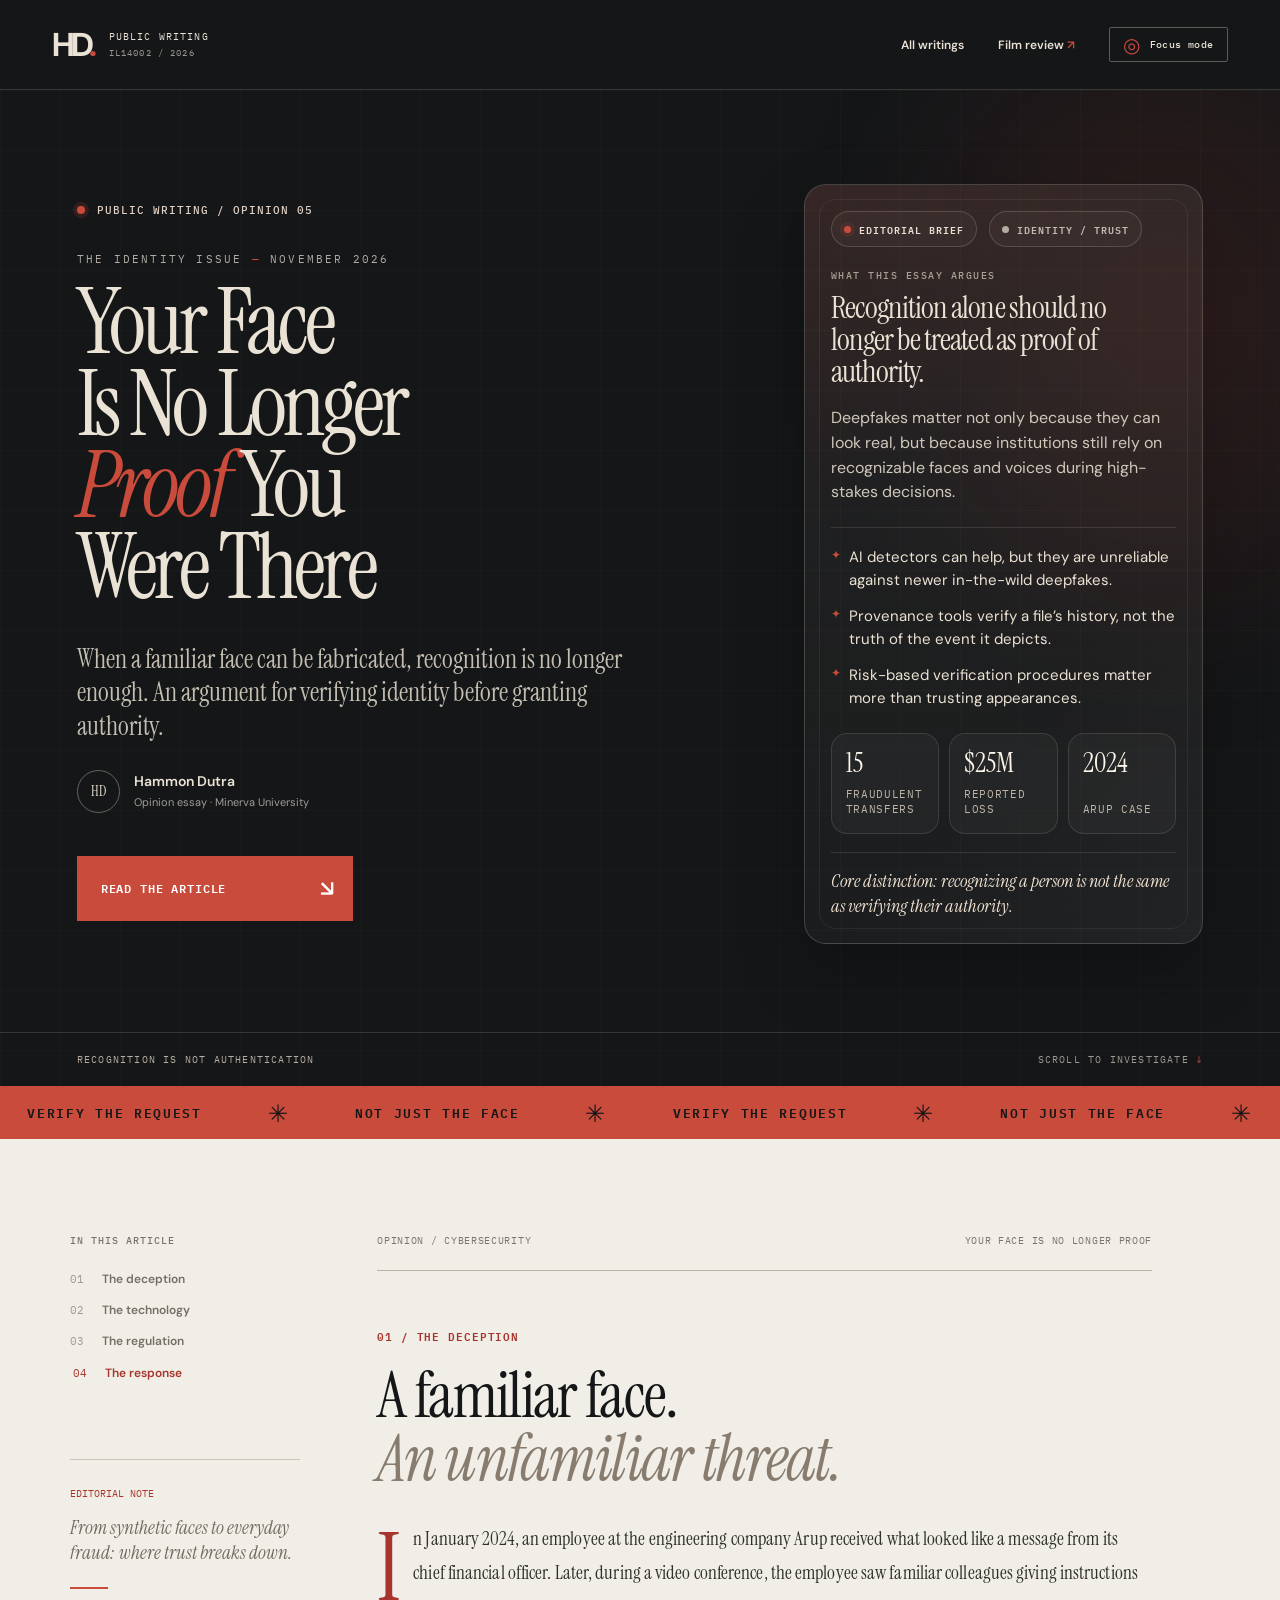
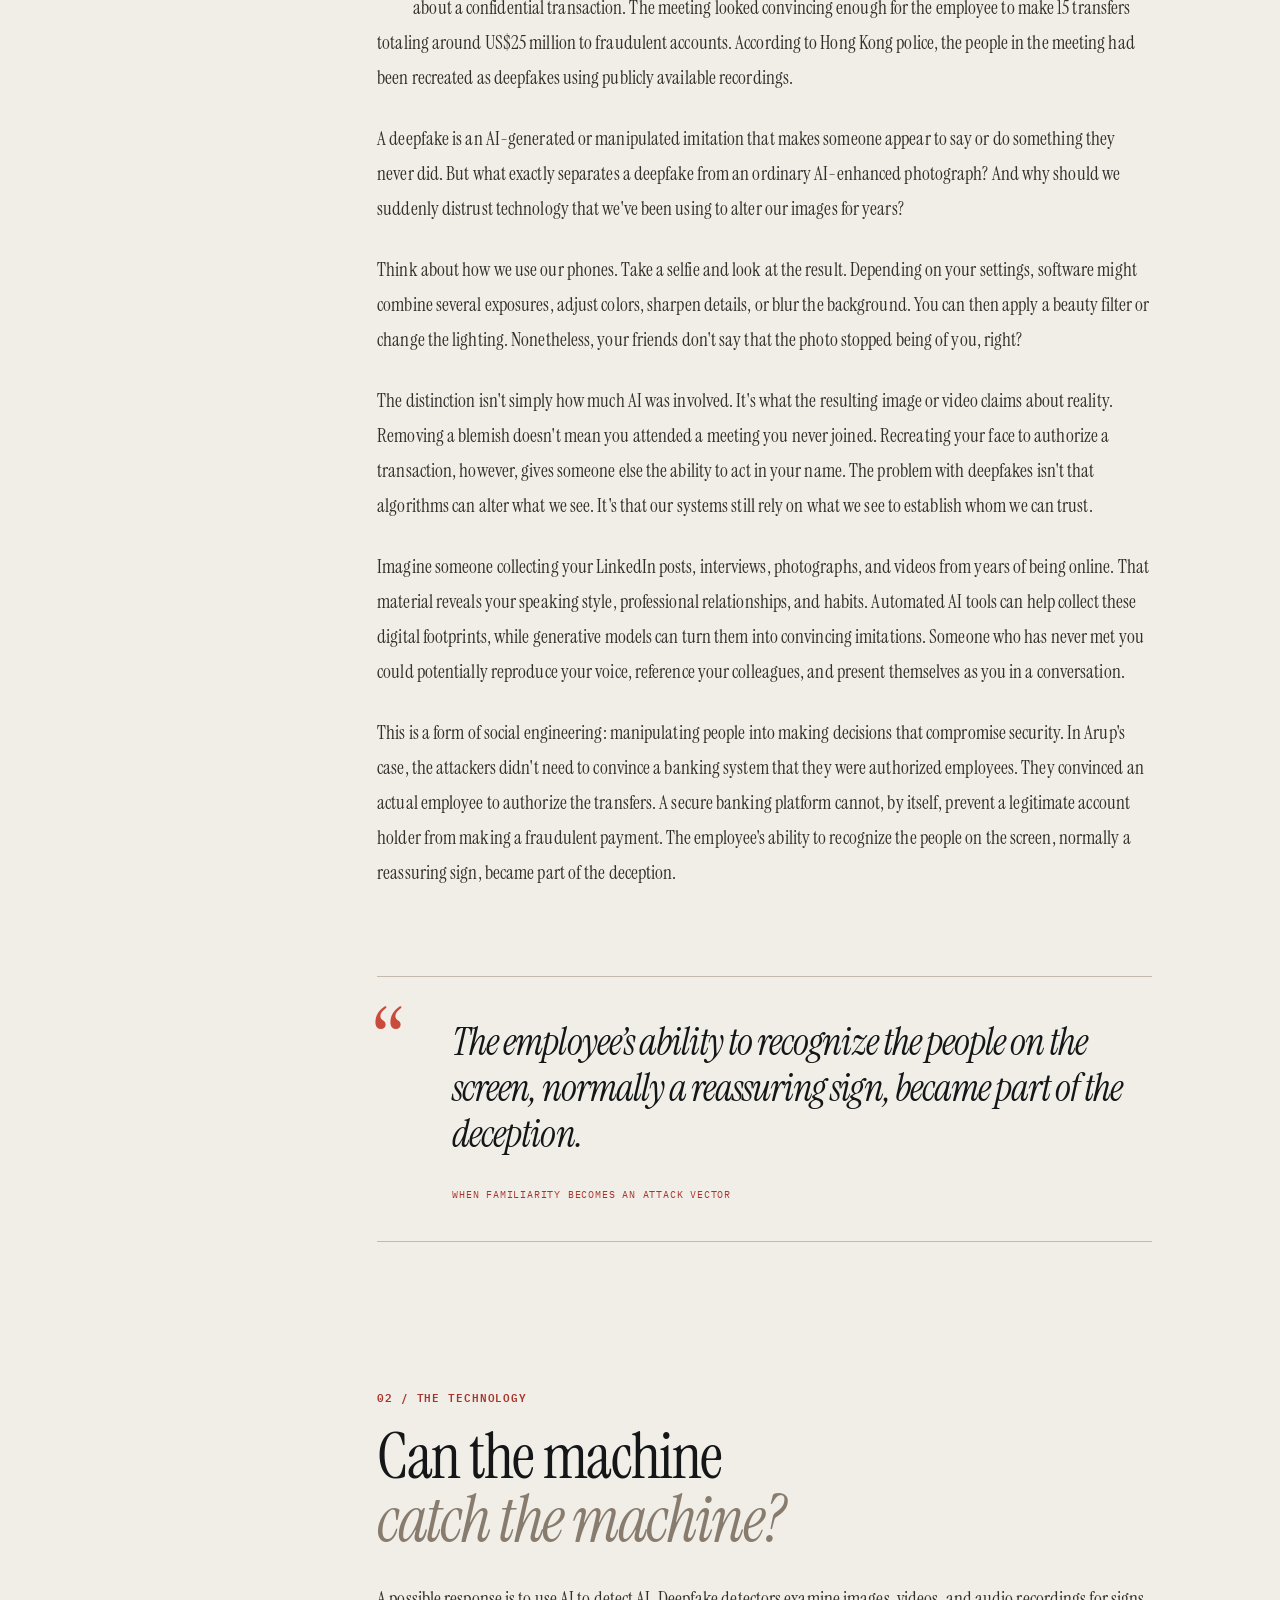
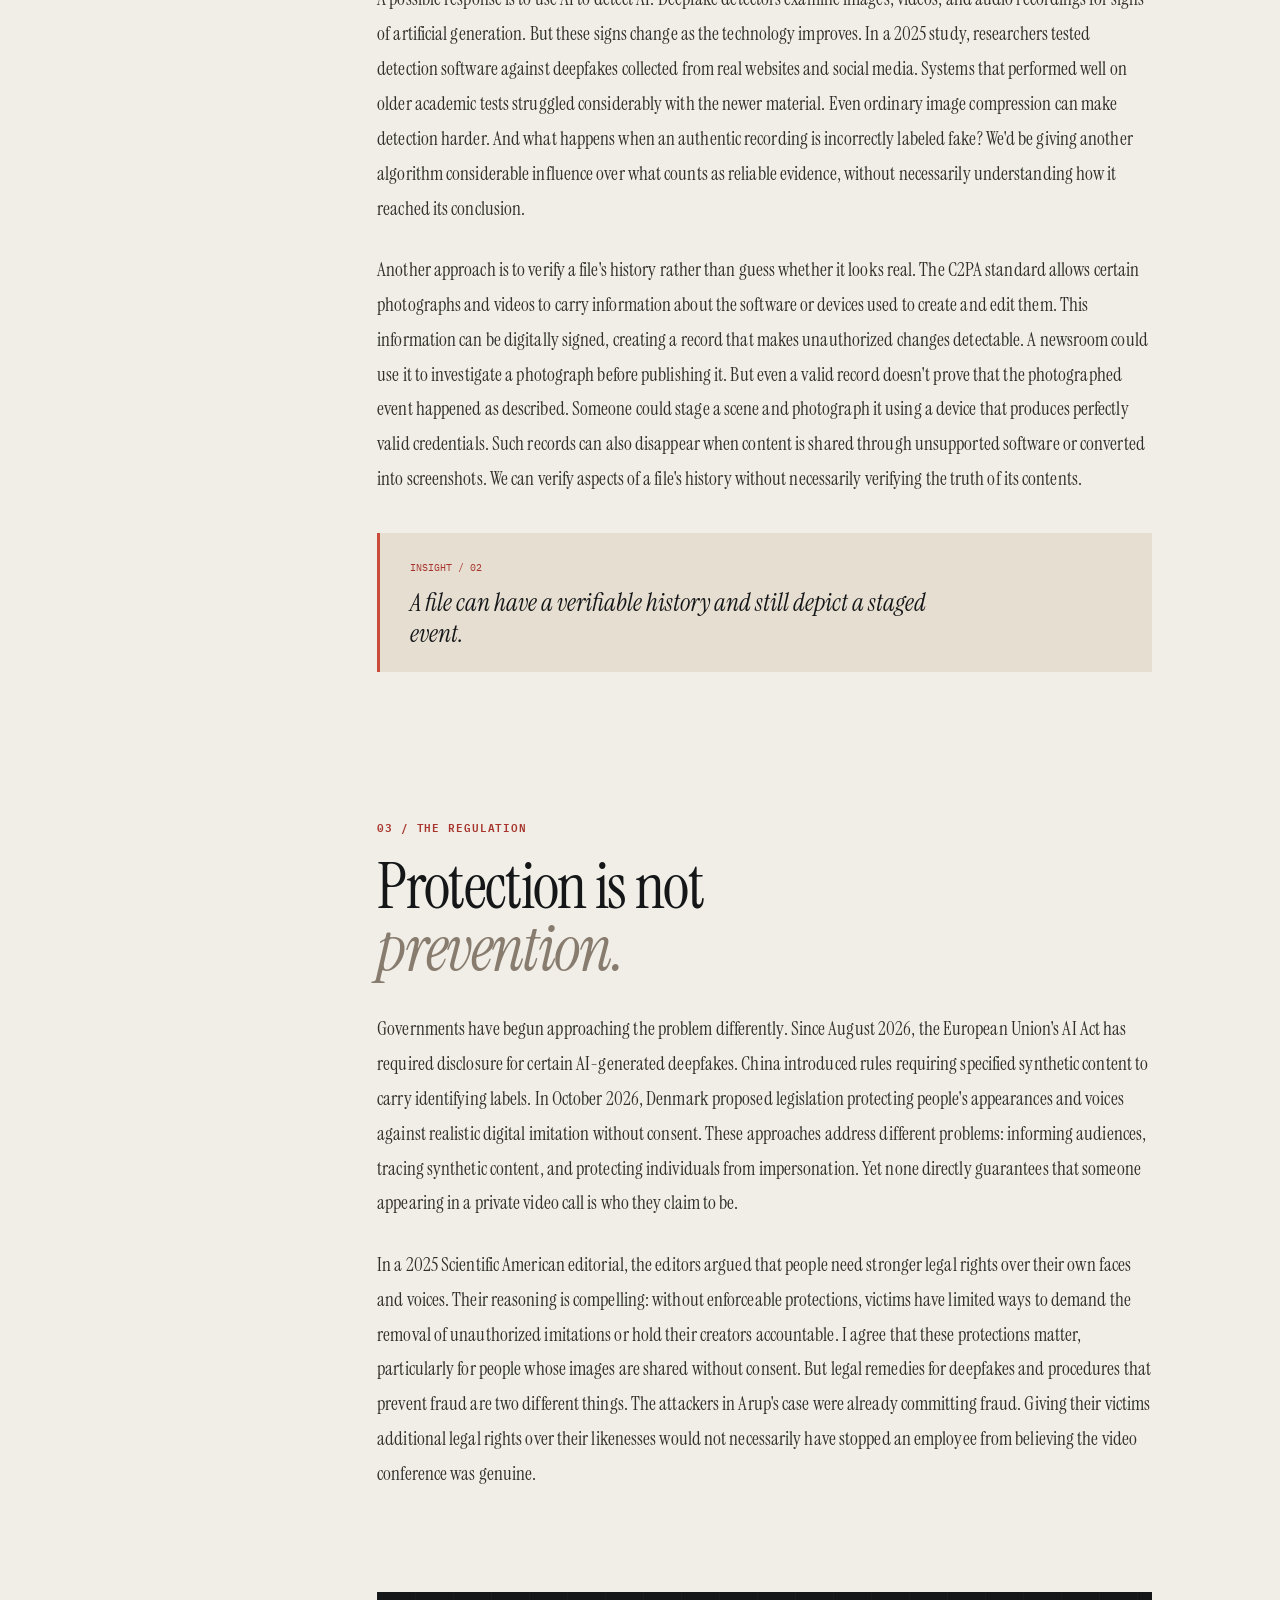
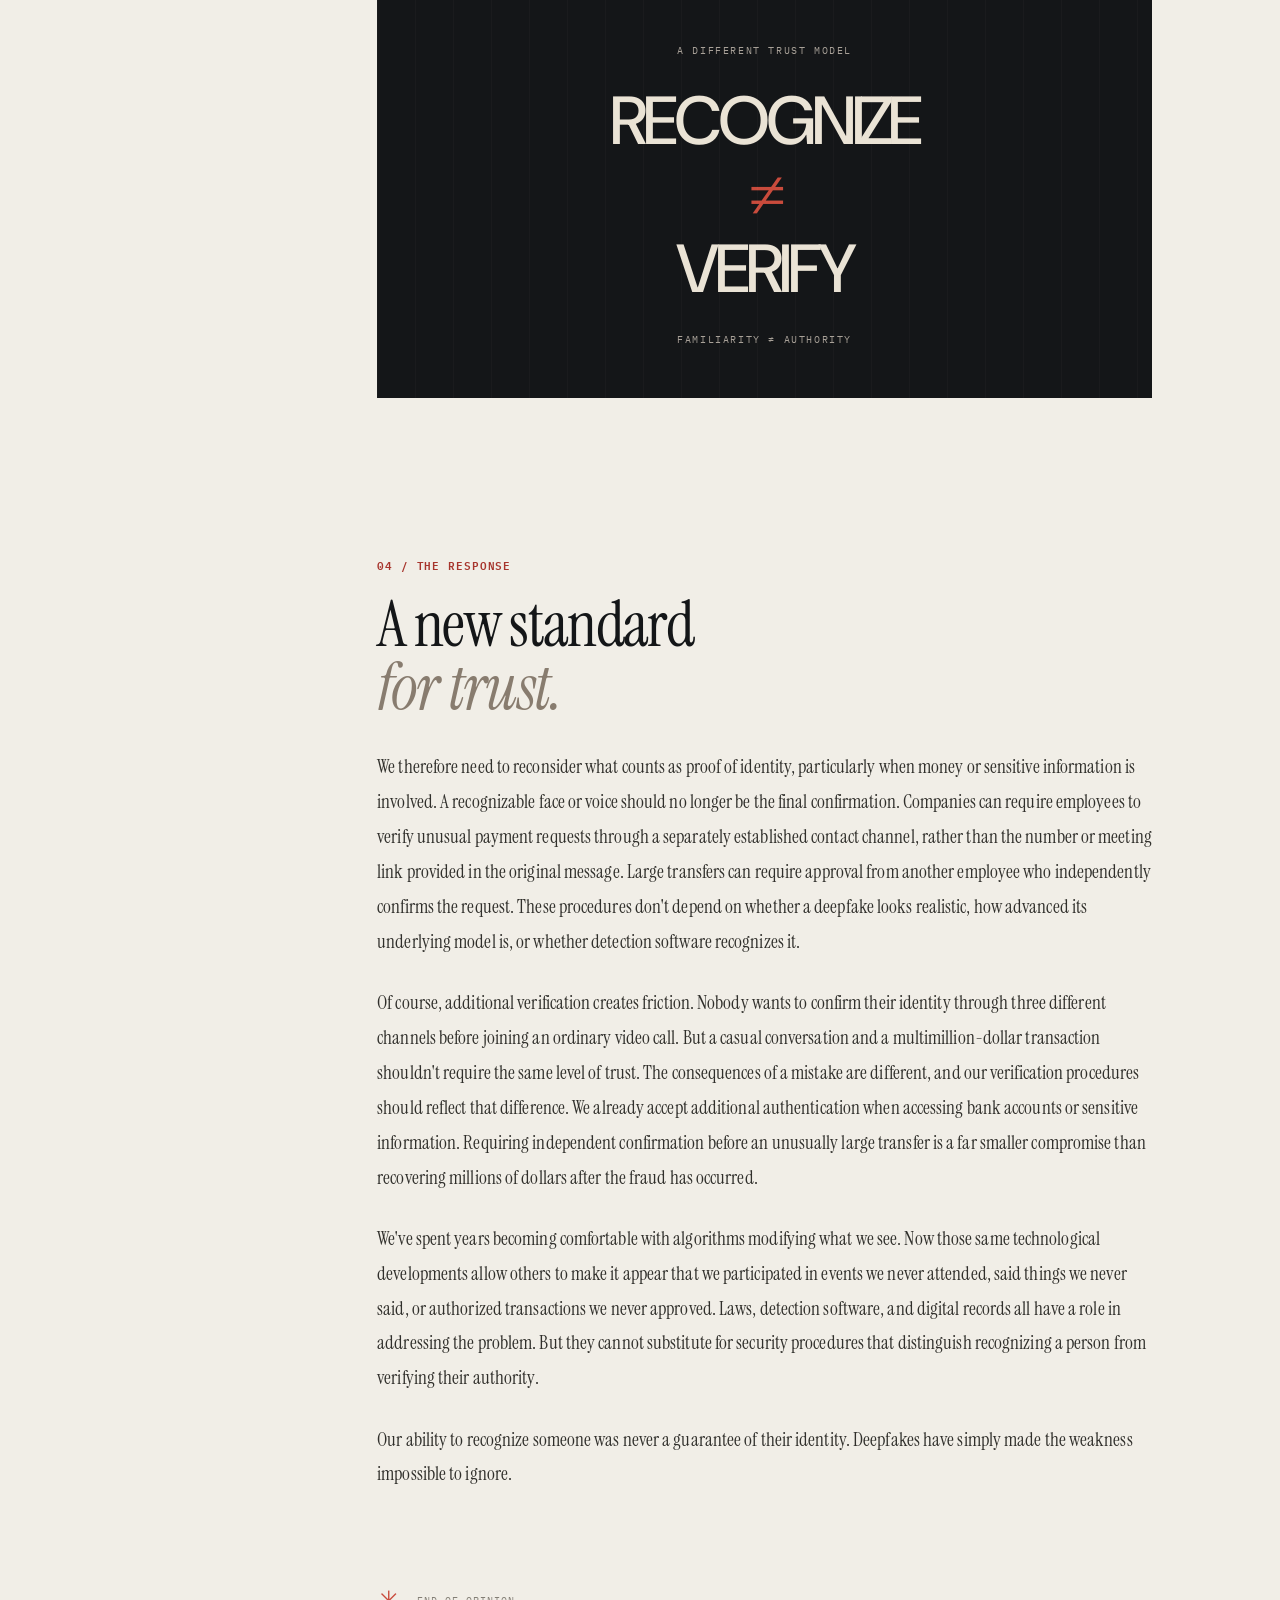
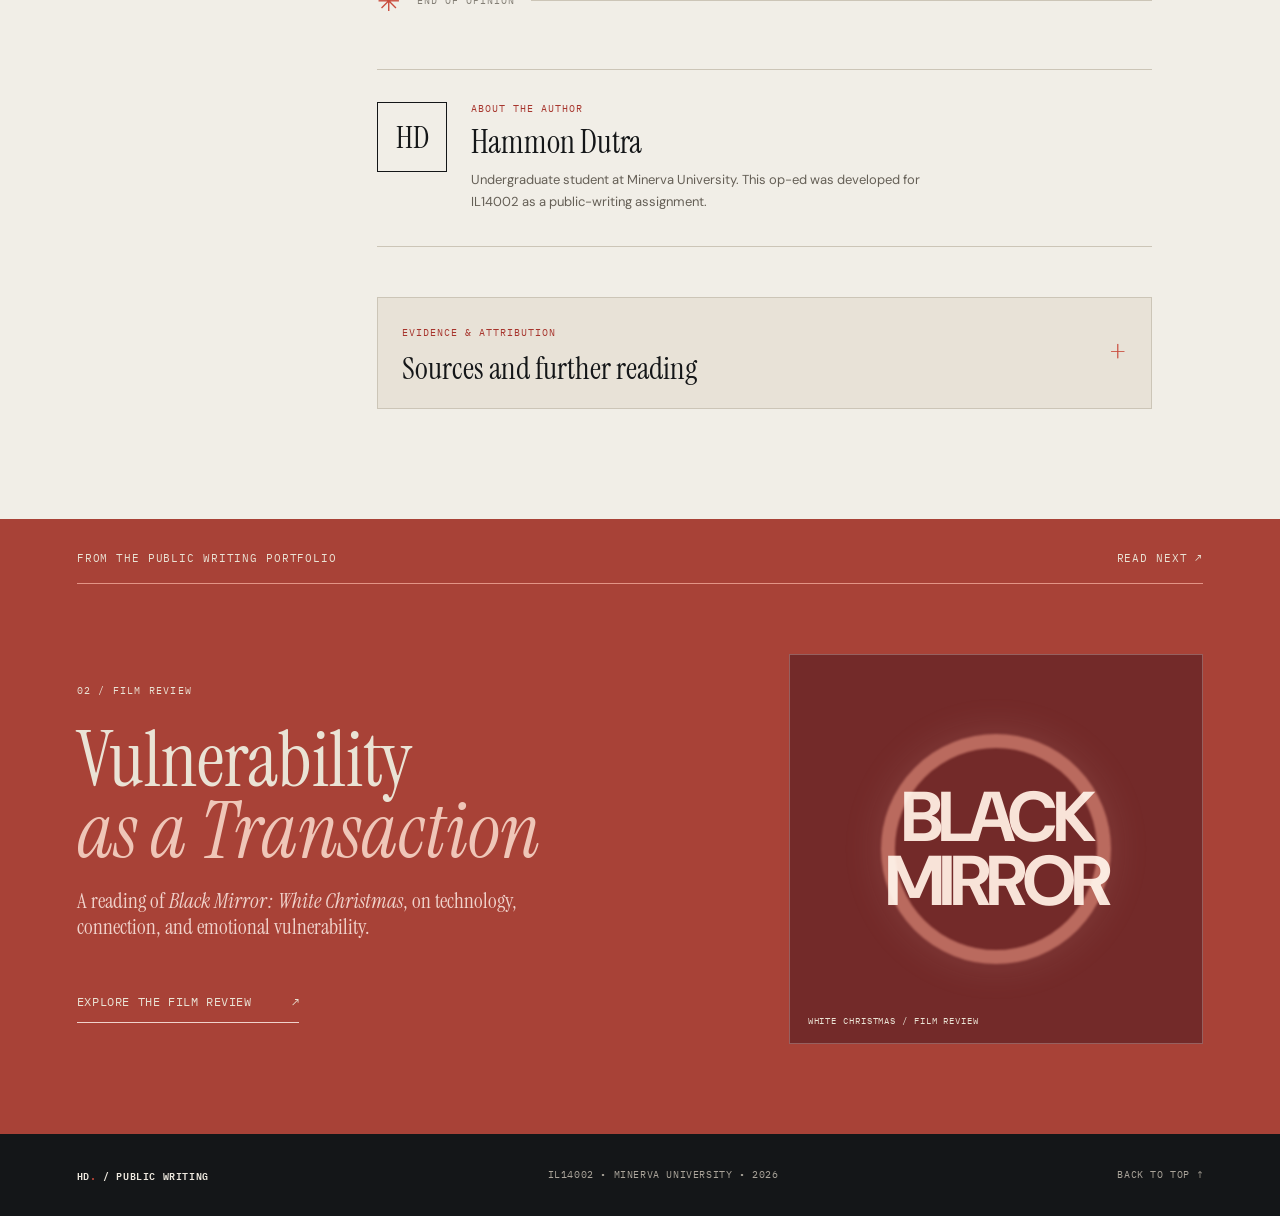
==== writings/op-ed/index.html @ 22b1396a "feat: publish op-ed and extensible writing portfolio" ====
<!doctype html>
<html lang="en">
<head>
  <meta charset="utf-8">
  <meta name="viewport" content="width=device-width, initial-scale=1">
  <meta name="color-scheme" content="light dark">
  <meta name="theme-color" content="#141618">
  <meta name="description" content="An op-ed on deepfakes, social engineering, and the urgent difference between recognizing a person and verifying their authority.">
  <meta property="og:type" content="article">
  <meta property="og:title" content="Your Face Is No Longer Proof You Were There — Hammon Dutra">
  <meta property="og:description" content="The problem with deepfakes isn't only what we see. It's what our systems let us trust.">
  <title>Your Face Is No Longer Proof You Were There — Hammon Dutra</title>
  <link rel="preconnect" href="https://fonts.googleapis.com">
  <link rel="preconnect" href="https://fonts.gstatic.com" crossorigin>
  <link href="https://fonts.googleapis.com/css2?family=DM+Sans:wght@400;500;600;700&family=IBM+Plex+Mono:wght@400;500;600&family=Instrument+Serif:ital@0;1&display=swap" rel="stylesheet">
  <link rel="stylesheet" href="styles.css">
  <script defer src="script.js"></script>
</head>
<body>
  <a class="skip-link" href="#essay">Skip to article</a>
  <div class="scroll-progress" aria-hidden="true"><span id="scroll-progress-fill"></span></div>
  <header class="topbar">
    <a class="brand" href="../../" aria-label="Hammon Dutra, public writing portfolio"><span class="brand-mark">HD<span class="brand-dot">.</span></span><span class="brand-label">PUBLIC WRITING<br><small>IL14002 / 2026</small></span></a>
    <nav aria-label="Site navigation" class="topbar-nav">
      <a href="../../">All writings</a>
      <a href="../film-review/">Film review <span aria-hidden="true">↗</span></a>
      <button type="button" id="focus-toggle" class="focus-toggle" aria-pressed="false"><span class="focus-icon" aria-hidden="true">◎</span> Focus mode</button>
    </nav>
  </header>

  <main>
    <section class="hero" aria-labelledby="page-title">
      <div class="hero-glow" aria-hidden="true"></div>
      <div class="hero-inner">
        <div class="hero-copy">
          <div class="eyebrow"><span class="eyebrow-beacon" aria-hidden="true"></span> PUBLIC WRITING / OPINION 05</div>
          <p class="issue-line">THE IDENTITY ISSUE <span aria-hidden="true">—</span> NOVEMBER 2026</p>
          <h1 id="page-title">Your Face<br>Is No Longer<br><em>Proof</em>&nbsp;You<br>Were There</h1>
          <p class="hero-dek">When a familiar face can be fabricated, recognition is no longer enough. An argument for verifying identity before granting authority.</p>
          <div class="hero-byline"><span class="byline-avatar" aria-hidden="true">HD</span><span><strong>Hammon Dutra</strong><br><small>Opinion essay · Minerva University</small></span></div>
          <a class="read-cta" href="#essay"><span>READ THE ARTICLE</span><span class="read-arrow" aria-hidden="true">↘</span></a>
        </div>
        <div class="hero-visual" aria-hidden="true">
          <div class="brief-card">
            <div class="brief-chip-row"><span class="brief-chip">EDITORIAL BRIEF</span><span class="brief-chip brief-chip-muted">IDENTITY / TRUST</span></div>
            <div class="brief-header">
              <p class="brief-kicker">What this essay argues</p>
              <h2>Recognition alone should no longer be treated as proof of authority.</h2>
            </div>
            <p class="brief-summary">Deepfakes matter not only because they can look real, but because institutions still rely on recognizable faces and voices during high-stakes decisions.</p>
            <ul class="brief-points">
              <li>AI detectors can help, but they are unreliable against newer in-the-wild deepfakes.</li>
              <li>Provenance tools verify a file’s history, not the truth of the event it depicts.</li>
              <li>Risk-based verification procedures matter more than trusting appearances.</li>
            </ul>
            <div class="brief-metric-row">
              <div class="brief-metric"><span class="brief-metric-value">15</span><span class="brief-metric-label">fraudulent transfers</span></div>
              <div class="brief-metric"><span class="brief-metric-value">$25M</span><span class="brief-metric-label">reported loss</span></div>
              <div class="brief-metric"><span class="brief-metric-value">2024</span><span class="brief-metric-label">Arup case</span></div>
            </div>
            <p class="brief-note">Core distinction: recognizing a person is not the same as verifying their authority.</p>
          </div>
        </div>
      </div>
      <div class="hero-bottom"><span>RECOGNITION IS NOT AUTHENTICATION</span><span>SCROLL TO INVESTIGATE <span aria-hidden="true">↓</span></span></div>
    </section>

    <div class="signal-band" aria-hidden="true"><div><span>VERIFY THE REQUEST</span><b>✳</b><span>NOT JUST THE FACE</span><b>✳</b><span>VERIFY THE REQUEST</span><b>✳</b><span>NOT JUST THE FACE</span><b>✳</b></div></div>

    <div class="paper-zone" id="essay">
      <div class="reading-layout">
        <aside class="chapter-sidebar" aria-label="Article sections">
          <p class="sidebar-head">IN THIS ARTICLE</p>
          <nav class="chapter-links">
            <a href="#the-case" data-chapter="the-case"><span>01</span> The deception</a>
            <a href="#the-detectors" data-chapter="the-detectors"><span>02</span> The technology</a>
            <a href="#the-law" data-chapter="the-law"><span>03</span> The regulation</a>
            <a href="#the-response" data-chapter="the-response"><span>04</span> The response</a>
          </nav>
          <div class="sidebar-stamp"><span>EDITORIAL NOTE</span><p>From synthetic faces to everyday fraud: where trust breaks down.</p><span class="stamp-rule"></span></div>
        </aside>
        <article class="article-body" aria-labelledby="page-title">
          <div class="article-introline"><span>OPINION / CYBERSECURITY</span><span>YOUR FACE IS NO LONGER PROOF</span></div>
          <section class="chapter" id="the-case" aria-labelledby="case-heading">
            <div class="chapter-heading"><span>01 / THE DECEPTION</span><h2 id="case-heading">A familiar face.<br><em>An unfamiliar threat.</em></h2></div>
            <div class="article-prose first-chapter"><p>In January 2024, an employee at the engineering company Arup received what looked like a message from its chief financial officer. Later, during a video conference, the employee saw familiar colleagues giving instructions about a confidential transaction. The meeting looked convincing enough for the employee to make 15 transfers totaling around US$25 million to fraudulent accounts. According to Hong Kong police, the people in the meeting had been recreated as deepfakes using publicly available recordings.</p>
<p>A deepfake is an AI-generated or manipulated imitation that makes someone appear to say or do something they never did. But what exactly separates a deepfake from an ordinary AI-enhanced photograph? And why should we suddenly distrust technology that we&#x27;ve been using to alter our images for years?</p>
<p>Think about how we use our phones. Take a selfie and look at the result. Depending on your settings, software might combine several exposures, adjust colors, sharpen details, or blur the background. You can then apply a beauty filter or change the lighting. Nonetheless, your friends don&#x27;t say that the photo stopped being of you, right?</p>
<p>The distinction isn&#x27;t simply how much AI was involved. It&#x27;s what the resulting image or video claims about reality. Removing a blemish doesn&#x27;t mean you attended a meeting you never joined. Recreating your face to authorize a transaction, however, gives someone else the ability to act in your name. The problem with deepfakes isn&#x27;t that algorithms can alter what we see. It&#x27;s that our systems still rely on what we see to establish whom we can trust.</p>
<p>Imagine someone collecting your LinkedIn posts, interviews, photographs, and videos from years of being online. That material reveals your speaking style, professional relationships, and habits. Automated AI tools can help collect these digital footprints, while generative models can turn them into convincing imitations. Someone who has never met you could potentially reproduce your voice, reference your colleagues, and present themselves as you in a conversation.</p>
<p>This is a form of social engineering: manipulating people into making decisions that compromise security. In Arup&#x27;s case, the attackers didn&#x27;t need to convince a banking system that they were authorized employees. They convinced an actual employee to authorize the transfers. A secure banking platform cannot, by itself, prevent a legitimate account holder from making a fraudulent payment. The employee&#x27;s ability to recognize the people on the screen, normally a reassuring sign, became part of the deception.</p></div>
          </section>
          <aside class="pull-quote"><span class="quote-mark" aria-hidden="true">“</span><p>The employee’s ability to recognize the people on the screen, normally a reassuring sign, became part of the deception.</p><span class="quote-label">WHEN FAMILIARITY BECOMES AN ATTACK VECTOR</span></aside>
          <section class="chapter" id="the-detectors" aria-labelledby="detectors-heading">
            <div class="chapter-heading"><span>02 / THE TECHNOLOGY</span><h2 id="detectors-heading">Can the machine<br><em>catch the machine?</em></h2></div>
            <div class="article-prose"><p>A possible response is to use AI to detect AI. Deepfake detectors examine images, videos, and audio recordings for signs of artificial generation. But these signs change as the technology improves. In a 2025 study, researchers tested detection software against deepfakes collected from real websites and social media. Systems that performed well on older academic tests struggled considerably with the newer material. Even ordinary image compression can make detection harder. And what happens when an authentic recording is incorrectly labeled fake? We&#x27;d be giving another algorithm considerable influence over what counts as reliable evidence, without necessarily understanding how it reached its conclusion.</p>
<p>Another approach is to verify a file&#x27;s history rather than guess whether it looks real. The C2PA standard allows certain photographs and videos to carry information about the software or devices used to create and edit them. This information can be digitally signed, creating a record that makes unauthorized changes detectable. A newsroom could use it to investigate a photograph before publishing it. But even a valid record doesn&#x27;t prove that the photographed event happened as described. Someone could stage a scene and photograph it using a device that produces perfectly valid credentials. Such records can also disappear when content is shared through unsupported software or converted into screenshots. We can verify aspects of a file&#x27;s history without necessarily verifying the truth of its contents.</p></div>
            <div class="margin-evidence"><span>INSIGHT / 02</span><p>A file can have a verifiable history and still depict a staged event.</p></div>
          </section>
          <section class="chapter" id="the-law" aria-labelledby="law-heading">
            <div class="chapter-heading"><span>03 / THE REGULATION</span><h2 id="law-heading">Protection is not<br><em>prevention.</em></h2></div>
            <div class="article-prose"><p>Governments have begun approaching the problem differently. Since August 2026, the European Union&#x27;s AI Act has required disclosure for certain AI-generated deepfakes. China introduced rules requiring specified synthetic content to carry identifying labels. In October 2026, Denmark proposed legislation protecting people&#x27;s appearances and voices against realistic digital imitation without consent. These approaches address different problems: informing audiences, tracing synthetic content, and protecting individuals from impersonation. Yet none directly guarantees that someone appearing in a private video call is who they claim to be.</p>
<p>In a 2025 Scientific American editorial, the editors argued that people need stronger legal rights over their own faces and voices. Their reasoning is compelling: without enforceable protections, victims have limited ways to demand the removal of unauthorized imitations or hold their creators accountable. I agree that these protections matter, particularly for people whose images are shared without consent. But legal remedies for deepfakes and procedures that prevent fraud are two different things. The attackers in Arup&#x27;s case were already committing fraud. Giving their victims additional legal rights over their likenesses would not necessarily have stopped an employee from believing the video conference was genuine.</p></div>
          </section>
          <div class="interlude" role="img" aria-label="Editorial graphic: Recognition is not the same as verification"><div class="interlude-label">A DIFFERENT TRUST MODEL</div><div class="interlude-lines"><span>RECOGNIZE</span><strong aria-hidden="true">≠</strong><span>VERIFY</span></div><div class="interlude-sub">FAMILIARITY ≠ AUTHORITY</div></div>
          <section class="chapter" id="the-response" aria-labelledby="response-heading">
            <div class="chapter-heading"><span>04 / THE RESPONSE</span><h2 id="response-heading">A new standard<br><em>for trust.</em></h2></div>
            <div class="article-prose"><p>We therefore need to reconsider what counts as proof of identity, particularly when money or sensitive information is involved. A recognizable face or voice should no longer be the final confirmation. Companies can require employees to verify unusual payment requests through a separately established contact channel, rather than the number or meeting link provided in the original message. Large transfers can require approval from another employee who independently confirms the request. These procedures don&#x27;t depend on whether a deepfake looks realistic, how advanced its underlying model is, or whether detection software recognizes it.</p>
<p>Of course, additional verification creates friction. Nobody wants to confirm their identity through three different channels before joining an ordinary video call. But a casual conversation and a multimillion-dollar transaction shouldn&#x27;t require the same level of trust. The consequences of a mistake are different, and our verification procedures should reflect that difference. We already accept additional authentication when accessing bank accounts or sensitive information. Requiring independent confirmation before an unusually large transfer is a far smaller compromise than recovering millions of dollars after the fraud has occurred.</p>
<p>We&#x27;ve spent years becoming comfortable with algorithms modifying what we see. Now those same technological developments allow others to make it appear that we participated in events we never attended, said things we never said, or authorized transactions we never approved. Laws, detection software, and digital records all have a role in addressing the problem. But they cannot substitute for security procedures that distinguish recognizing a person from verifying their authority.</p>
<p>Our ability to recognize someone was never a guarantee of their identity. Deepfakes have simply made the weakness impossible to ignore.</p></div>
          </section>
          <div class="essay-end"><span class="end-symbol">✳</span><span>END OF OPINION</span><span class="end-rule"></span></div>
          <div class="author-note"><div class="author-monogram">HD</div><div><p class="small-eyebrow">ABOUT THE AUTHOR</p><h3>Hammon Dutra</h3><p>Undergraduate student at Minerva University. This op-ed was developed for IL14002 as a public-writing assignment.</p></div></div>
          <section class="sources-section" id="sources"><details><summary><span><span class="small-eyebrow">EVIDENCE & ATTRIBUTION</span><strong>Sources and further reading</strong></span><span class="sources-toggle" aria-hidden="true">+</span></summary><ol>
<li><span class="source-org">The Guardian</span>. (17 May 2024). <a href="https://www.theguardian.com/technology/article/2024/may/17/uk-engineering-arup-deepfake-scam-hong-kong-ai-video" target="_blank" rel="noopener noreferrer">UK engineering firm Arup falls victim to £20m deepfake scam <span aria-hidden="true">↗</span></a></li><li><span class="source-org">Chandra et al.</span>. (2025, revised 2026). <a href="https://arxiv.org/abs/2503.02857" target="_blank" rel="noopener noreferrer">Deepfake-Eval-2024: A Multi-Modal In-the-Wild Benchmark of Deepfakes Circulated in 2024 <span aria-hidden="true">↗</span></a></li><li><span class="source-org">C2PA</span>. (n.d.). <a href="https://spec.c2pa.org/specifications/specifications/2.4/explainer/Explainer.html" target="_blank" rel="noopener noreferrer">C2PA and Content Credentials Explainer <span aria-hidden="true">↗</span></a></li><li><span class="source-org">European Commission</span>. (2026). <a href="https://digital-strategy.ec.europa.eu/en/faqs/transparency-obligations-under-article-50-ai-act" target="_blank" rel="noopener noreferrer">Transparency obligations under Article 50 of the AI Act <span aria-hidden="true">↗</span></a></li><li><span class="source-org">DLA Piper</span>. (July 2026). <a href="https://www.dlapiper.com/en/insights/publications/2026/07/deepfakes-and-the-law-perspectives-from-the-eu-and-china" target="_blank" rel="noopener noreferrer">Deepfakes and the law: perspectives from the EU and China <span aria-hidden="true">↗</span></a></li><li><span class="source-org">Reuters</span>. (8 October 2026). <a href="https://www.reuters.com/world/denmark-plans-ban-sharing-ai-deepfakes-without-consent-2026-10-08/" target="_blank" rel="noopener noreferrer">Denmark plans ban on sharing AI deepfakes without consent <span aria-hidden="true">↗</span></a></li><li><span class="source-org">Scientific American editors</span>. (2025). <a href="https://www.scientificamerican.com/article/we-need-laws-to-stop-ai-generated-deepfakes/" target="_blank" rel="noopener noreferrer">We Need Laws to Stop AI-Generated Deepfakes <span aria-hidden="true">↗</span></a></li>
</ol></details></section>
        </article>
      </div>
    </div>
    <section class="related" aria-labelledby="related-title"><div class="related-top"><span>FROM THE PUBLIC WRITING PORTFOLIO</span><span>READ NEXT ↗</span></div><div class="related-inner"><div><p class="related-index">02 / FILM REVIEW</p><h2 id="related-title">Vulnerability<br><em>as a Transaction</em></h2><p>A reading of <cite>Black Mirror: White Christmas</cite>, on technology, connection, and emotional vulnerability.</p><a class="related-link" href="../film-review/">EXPLORE THE FILM REVIEW <span aria-hidden="true">↗</span></a></div><div class="related-art" aria-hidden="true"><span>BLACK<br>MIRROR</span><div class="related-circle"></div><span class="related-art-bottom">WHITE CHRISTMAS / FILM REVIEW</span></div></div></section>
  </main>
  <footer class="page-footer"><a href="../../">HD<span class="brand-dot">.</span> / PUBLIC WRITING</a><span>IL14002 • MINERVA UNIVERSITY • 2026</span><a href="#page-title">BACK TO TOP ↑</a></footer>
</body>
</html>
---- writings/op-ed/styles.css ----
:root{--ink:#141618;--ink-soft:#252729;--paper:#f1eee7;--paper-2:#e8e2d7;--cream:#eae3d5;--muted:#79776f;--red:#c94b3c;--red-dark:#a7352d;--line:#ccc5b7;--sans:'DM Sans',Arial,sans-serif;--display:'Instrument Serif',Georgia,serif;--mono:'IBM Plex Mono',Consolas,monospace}
*{box-sizing:border-box}html{scroll-behavior:smooth;scroll-padding-top:96px}body{margin:0;background:var(--ink);color:var(--ink);font-family:var(--sans);-webkit-font-smoothing:antialiased}a{color:inherit;text-decoration:none}a:focus-visible,button:focus-visible,summary:focus-visible{outline:3px solid var(--red);outline-offset:5px}button{font:inherit;cursor:pointer}::selection{background:var(--red);color:white}.skip-link{position:fixed;z-index:1000;left:16px;top:-100px;padding:14px 18px;background:var(--paper);color:var(--ink)}.skip-link:focus{top:12px}.scroll-progress{height:3px;position:fixed;inset:0 0 auto;z-index:110;background:transparent}.scroll-progress span{display:block;height:100%;width:0%;background:var(--red);transition:width .08s linear}.topbar{height:90px;position:relative;z-index:25;display:flex;align-items:center;justify-content:space-between;padding:0 clamp(22px,4.1vw,78px);background:#141618;color:var(--cream);border-bottom:1px solid #383836}.brand{display:flex;align-items:center;gap:16px}.brand-mark{font-size:33px;font-weight:700;line-height:1;letter-spacing:-.13em}.brand-dot{color:var(--red)}.brand-label{font-family:var(--mono);font-size:10px;line-height:1.6;letter-spacing:.115em}.brand-label small{color:#98958e;font-size:9px}.topbar-nav{display:flex;align-items:center;gap:34px;font-size:12px;font-weight:600}.topbar-nav a{transition:color .2s}.topbar-nav a:hover{color:#ed7160}.topbar-nav a span{color:var(--red)}.focus-toggle{display:flex;align-items:center;gap:9px;color:var(--cream);border:1px solid #5c5b56;background:transparent;border-radius:2px;font:500 10px var(--mono);letter-spacing:.04em;padding:10px 13px}.focus-toggle:hover{background:#2b2d2e}.focus-icon{font-size:20px;line-height:12px;color:var(--red)}
.hero{position:relative;overflow:hidden;color:var(--cream);background:var(--ink);isolation:isolate}.hero::before{content:"";position:absolute;inset:0;background-image:linear-gradient(rgba(230,220,202,.025) 1px,transparent 1px),linear-gradient(90deg,rgba(230,220,202,.022) 1px,transparent 1px);background-size:60px 60px;pointer-events:none;z-index:-1}.hero-glow{position:absolute;pointer-events:none;width:56vw;height:70vw;max-height:850px;right:-19%;top:-20%;border-radius:100%;background:radial-gradient(ellipse,rgba(179,64,50,.18),transparent 65%);filter:blur(55px);z-index:-1}.hero-inner{max-width:1600px;margin:0 auto;padding:90px clamp(22px,6vw,102px) 88px;display:grid;grid-template-columns:minmax(0,1.25fr) minmax(300px,.8fr);column-gap:clamp(50px,8vw,160px);align-items:center;min-height:770px}.hero-copy{position:relative;z-index:2}.eyebrow{font:500 11px var(--mono);letter-spacing:.09em;display:flex;align-items:center;gap:12px;color:#e0d0c4}.eyebrow-beacon{height:8px;width:8px;background:var(--red);border-radius:50%;box-shadow:0 0 0 4px rgba(201,75,60,.17)}.issue-line{margin:35px 0 16px;color:#b0aca5;font:400 11px var(--mono);letter-spacing:.2em}.issue-line span{color:var(--red)}h1{font-weight:400;font-family:var(--display);letter-spacing:-.043em;font-size:clamp(70px,7vw,127px);line-height:.91;margin:0;max-width:960px}h1 em{color:var(--red);font-weight:400}.hero-dek{font-family:var(--display);font-size:clamp(22px,2vw,30px);line-height:1.3;max-width:560px;color:#c4beb1;margin:35px 0 27px}.hero-byline{display:flex;align-items:center;gap:14px;font-size:14px;margin-bottom:43px}.hero-byline strong{font-weight:600}.hero-byline small{display:inline-block;margin-top:5px;color:#9f9d98;font-size:11px}.byline-avatar{border:1px solid #67645e;border-radius:50%;height:43px;width:43px;display:grid;place-items:center;color:var(--cream);font:14px var(--display)}.read-cta{display:inline-flex;align-items:center;justify-content:space-between;gap:70px;background:var(--red);font:600 12px var(--mono);letter-spacing:.07em;padding:18px 18px 18px 24px;min-width:276px;color:white;transition:background .2s,transform .2s}.read-cta:hover{background:var(--red-dark);transform:translateY(-3px)}.read-arrow{font-size:22px;font-family:var(--sans)}.hero-bottom{max-width:1600px;margin:auto;padding:20px clamp(22px,6vw,102px);border-top:1px solid #343638;display:flex;justify-content:space-between;gap:20px;font:10px var(--mono);color:#9c9790;letter-spacing:.12em}.hero-bottom span:first-child{color:#b6aca1}.hero-bottom span:last-child span{color:var(--red)}.signal-band{height:53px;overflow:hidden;background:var(--red);color:#161616}.signal-band>div{white-space:nowrap;display:flex;align-items:center;justify-content:space-evenly;gap:3vw;height:100%;font:600 13px var(--mono);letter-spacing:.13em}.signal-band b{font-size:24px;font-weight:400}
.paper-zone{background:var(--paper);padding:0 clamp(22px,5.5vw,100px)}.reading-layout{max-width:1340px;margin:auto;display:grid;grid-template-columns:230px minmax(0,775px);gap:clamp(50px,6vw,120px);padding:95px 0 110px}.chapter-sidebar{position:relative}.chapter-sidebar>*{position:sticky}.sidebar-head{top:125px;margin:0 0 24px;font:500 10px var(--mono);letter-spacing:.1em;color:#7a756c}.chapter-links{top:155px;display:grid;gap:15px}.chapter-links a{display:flex;align-items:baseline;gap:18px;color:#736f66;font-size:12px;font-weight:600;line-height:1.35;transition:color .2s,transform .2s}.chapter-links a span{font:11px var(--mono);color:#a09a90}.chapter-links a.active,.chapter-links a:hover{color:var(--red-dark);transform:translateX(3px)}.chapter-links a.active span{color:var(--red-dark)}.sidebar-stamp{top:365px;margin-top:78px;border-top:1px solid var(--line);padding-top:21px}.sidebar-stamp span:first-child{font:10px var(--mono);color:var(--red-dark)}.sidebar-stamp p{font:italic 19px/1.32 var(--display);margin:13px 0 22px;color:#716b61}.stamp-rule{display:block;width:38px;border-top:2px solid var(--red)}.article-body{min-width:0}.article-introline{display:flex;align-items:center;justify-content:space-between;gap:20px;padding:0 0 23px;border-bottom:1px solid #b9b2a6;color:#79746e;font:10px var(--mono);letter-spacing:.07em}.chapter{scroll-margin-top:30px}.chapter:not(:first-of-type){padding-top:90px}.chapter-heading{padding:55px 0 31px}.chapter-heading>span{display:block;color:var(--red-dark);font:600 11px var(--mono);letter-spacing:.08em;margin-bottom:20px}.chapter-heading h2{font:400 clamp(50px,5vw,76px)/.98 var(--display);letter-spacing:-.026em;margin:0}.chapter-heading h2 em{font-weight:400;color:#887c6f}.article-prose{font:400 clamp(18px,1.45vw,20px)/1.88 var(--display);color:#302f2b;letter-spacing:.005em}.article-prose p{margin:0 0 1.42em;text-wrap:pretty}.article-prose p:last-child{margin-bottom:0}.first-chapter p:first-child::first-letter{font:95px/.75 var(--display);float:left;padding:10px 12px 0 0;color:var(--red-dark)}.pull-quote{position:relative;border-block:1px solid #c5b9ac;margin:85px 0 0;padding:28px 15px 38px 75px}.pull-quote .quote-mark{position:absolute;top:10px;left:0;font:100px var(--display);color:var(--red)}.pull-quote p{font:italic clamp(29px,3vw,43px)/1.2 var(--display);letter-spacing:-.025em;margin:14px 0 25px}.quote-label{font:10px var(--mono);color:var(--red-dark);letter-spacing:.08em}.margin-evidence{margin:36px 0 0;padding:22px 30px;border-left:3px solid var(--red);background:#e6ded1}.margin-evidence span{font:10px var(--mono);color:var(--red-dark)}.margin-evidence p{font:italic 25px/1.23 var(--display);margin:12px 0 0;max-width:540px}.interlude{background:var(--ink);color:var(--cream);padding:52px clamp(20px,6vw,75px);margin:100px 0 12px;text-align:center;position:relative;overflow:hidden}.interlude::before{content:"";position:absolute;inset:0;background-image:linear-gradient(90deg,rgba(255,255,255,.025) 1px,transparent 1px);background-size:38px 100%;pointer-events:none}.interlude-label,.interlude-sub{font:10px var(--mono);letter-spacing:.16em;color:#a8a198;position:relative}.interlude-lines{display:flex;gap:6px;flex-direction:column;align-items:center;justify-content:center;font:500 clamp(39px,6vw,68px)/1 var(--sans);letter-spacing:-.06em;margin:30px 0}.interlude-lines strong{font:italic 68px/1 var(--display);color:var(--red)}.essay-end{display:flex;align-items:center;gap:16px;margin:90px 0 50px;font:10px var(--mono);letter-spacing:.1em;color:#837e75}.end-symbol{color:var(--red);font-size:28px}.end-rule{height:1px;background:var(--line);flex:1}.author-note{display:flex;gap:24px;border-block:1px solid var(--line);padding:32px 0}.author-monogram{height:70px;width:70px;flex:none;display:grid;place-items:center;border:1px solid var(--ink);font:31px var(--display)}.small-eyebrow{font:10px var(--mono);letter-spacing:.1em;color:var(--red-dark);margin:0}.author-note h3{font:32px/1 var(--display);margin:11px 0}.author-note p:last-child{color:#655f56;font:13px/1.7 var(--sans);max-width:480px;margin:0}.sources-section{margin-top:50px}.sources-section details{border:1px solid var(--line);background:var(--paper-2)}.sources-section summary{display:flex;justify-content:space-between;align-items:center;padding:22px 24px;cursor:pointer;list-style:none}.sources-section summary::-webkit-details-marker{display:none}.sources-section summary strong{display:block;font:31px/1.1 var(--display);margin:11px 0 0}.sources-toggle{font:33px/1 var(--display);color:var(--red)}details[open] .sources-toggle{transform:rotate(45deg)}.sources-section ol{margin:0;padding:0 40px 26px 50px;font:13px/1.6 var(--sans);color:#4d4941}.sources-section li{margin:13px 0;padding-left:3px}.source-org{font-weight:700}.sources-section a{text-decoration:underline;text-decoration-color:#ac978c;text-underline-offset:3px}.sources-section a:hover{color:var(--red-dark)}
.related{background:#a84237;color:var(--cream);padding:32px clamp(22px,6vw,103px) 90px;overflow:hidden}.related-top{max-width:1350px;margin:auto;display:flex;justify-content:space-between;border-bottom:1px solid #e39486;padding-bottom:18px;font:11px var(--mono);letter-spacing:.08em}.related-inner{max-width:1350px;margin:70px auto 0;display:grid;grid-template-columns:1.2fr .8fr;gap:90px;align-items:center}.related-index{font:10px var(--mono);letter-spacing:.12em}.related h2{font:400 clamp(55px,6vw,100px)/.92 var(--display);margin:28px 0 19px}.related h2 em{font-weight:400;color:#efc6b8}.related-inner>div:first-child>p:not(.related-index){max-width:445px;font:21px/1.25 var(--display);color:#f0d2cb}.related-link{display:inline-flex;gap:40px;justify-content:space-between;border-bottom:1px solid #f0d2cb;font:12px var(--mono);letter-spacing:.05em;padding:13px 0;margin-top:20px}.related-link:hover{color:#fff}.related-art{height:390px;position:relative;background:#732a29;overflow:hidden;display:grid;place-items:center;border:1px solid rgba(255,255,255,.25)}.related-art>span:first-child{position:relative;z-index:3;font:700 clamp(50px,5.5vw,80px)/.91 var(--sans);letter-spacing:-.07em;text-align:center;color:#f2ddd0;mix-blend-mode:screen}.related-circle{position:absolute;width:230px;height:230px;border:14px solid #ba6a5e;border-radius:50%;filter:blur(1px);box-shadow:0 0 40px rgba(241,203,197,.13)}.related-art-bottom{position:absolute;bottom:17px;left:18px;font:9px var(--mono);letter-spacing:.1em}.page-footer{background:var(--ink);color:#aba59b;display:flex;justify-content:space-between;align-items:center;gap:18px;padding:32px clamp(22px,6vw,103px);font:10px var(--mono);letter-spacing:.06em}.page-footer a:hover{color:#fff}.page-footer a:first-child{color:#eee9df;font-weight:600}
body.focus .hero-visual,body.focus .hero-bottom,body.focus .signal-band,body.focus .chapter-sidebar,body.focus .related,body.focus .page-footer{display:none}body.focus .hero-inner{min-height:auto;padding-block:70px;display:block}body.focus .hero-copy{max-width:900px;margin:auto}body.focus .hero-copy h1{font-size:clamp(66px,7vw,100px)}body.focus .hero-dek{max-width:790px}body.focus .paper-zone{padding-inline:24px}body.focus .reading-layout{display:block;max-width:790px}body.focus .article-body{width:100%}body.focus .topbar{position:relative}.reveal-ready .chapter-heading,.reveal-ready .margin-evidence,.reveal-ready .pull-quote{opacity:0;transform:translateY(20px);transition:opacity .65s ease,transform .65s ease}.reveal-ready .is-visible{opacity:1;transform:none}
@media(max-width:1100px){.hero-inner{grid-template-columns:minmax(0,1.1fr) minmax(290px,.8fr);gap:40px;padding-top:75px;min-height:670px}h1{font-size:clamp(63px,7vw,94px)}.reading-layout{grid-template-columns:185px minmax(0,1fr);gap:40px}.related-inner{gap:40px}}
@media(max-width:780px){.topbar{height:72px;padding:0 22px}.brand-label{display:none}.topbar-nav{gap:16px;font-size:11px}.topbar-nav a:nth-child(2){display:none}.focus-toggle{font-size:10px}.hero-inner{display:block;min-height:auto;padding:56px 25px 60px}.hero-copy{max-width:650px}.issue-line{margin-top:24px}h1{font-size:clamp(64px,11vw,100px)}.hero-dek{max-width:650px;margin:28px 0}.hero-byline{margin-bottom:30px}.hero-bottom{padding:18px 25px;font-size:9px}.hero-bottom span:first-child{display:none}.signal-band>div{min-width:700px;gap:25px}.paper-zone{padding-inline:25px}.reading-layout{display:block;padding-top:60px;padding-bottom:75px}.chapter-sidebar{display:none}.chapter-heading{padding-top:44px}.chapter:not(:first-of-type){padding-top:68px}.pull-quote{margin-top:65px}.interlude{margin:80px 0 0}.related{padding:25px 25px 75px}.related-inner{grid-template-columns:1fr;margin-top:43px}.related-art{max-width:470px}.page-footer{padding:27px 25px}.page-footer span{display:none}}
@media(max-width:430px){.hero-inner{padding-inline:18px}h1{font-size:clamp(56px,12.6vw,74px)}.hero-dek{font-size:22px}.hero-bottom{padding-inline:18px}.paper-zone{padding-inline:20px}.article-introline{font-size:8px;gap:9px}.article-introline span:last-child{max-width:42%;text-align:right}.chapter-heading h2{font-size:52px}.article-prose{font-size:19px;line-height:1.75}.pull-quote{padding-left:45px}.pull-quote .quote-mark{font-size:75px}.margin-evidence{padding:22px}.author-note{gap:14px}.author-monogram{height:55px;width:55px}.sources-section ol{padding-left:34px;padding-right:20px}.related h2{font-size:57px}.related-art{height:300px}.page-footer{font-size:9px}}
@media(prefers-reduced-motion:reduce){html{scroll-behavior:auto}*,*::before,*::after{animation-duration:.01ms!important;transition-duration:.01ms!important}.reveal-ready .chapter-heading,.reveal-ready .margin-evidence,.reveal-ready .pull-quote{opacity:1;transform:none}}


/* Updated hero brief card replacing the previous case-file illustration */
.hero-visual{align-self:center;max-width:500px;width:100%;margin:4px auto 0;color:var(--cream);font-family:var(--sans)}
.brief-card{position:relative;background:linear-gradient(180deg,rgba(236,228,214,.065),rgba(236,228,214,.03));border:1px solid rgba(220,211,196,.22);box-shadow:0 28px 70px rgba(0,0,0,.22);padding:26px 26px 24px;border-radius:22px;overflow:hidden}.brief-card::before{content:"";position:absolute;inset:0;background:linear-gradient(135deg,rgba(186,65,52,.14),transparent 32%,transparent 66%,rgba(255,255,255,.03));pointer-events:none}.brief-card::after{content:"";position:absolute;inset:14px;border:1px solid rgba(220,211,196,.08);border-radius:16px;pointer-events:none}.brief-chip-row{position:relative;z-index:1;display:flex;flex-wrap:wrap;gap:10px 12px;align-items:center}.brief-chip{display:inline-flex;align-items:center;gap:8px;padding:8px 12px;border-radius:999px;border:1px solid rgba(208,193,178,.22);background:rgba(255,255,255,.03);color:#e8dfd1;font:600 10px var(--mono);letter-spacing:.1em}.brief-chip::before{content:"";height:7px;width:7px;border-radius:50%;background:var(--red);box-shadow:0 0 0 4px rgba(201,75,60,.12)}.brief-chip-muted{color:#c1bbb0}.brief-chip-muted::before{background:#b2aca2;box-shadow:none}.brief-header,.brief-summary,.brief-points,.brief-metric-row,.brief-note{position:relative;z-index:1}.brief-kicker{margin:22px 0 10px;color:#aa9f93;font:500 10px var(--mono);letter-spacing:.15em;text-transform:uppercase}.brief-header h2{margin:0;font:400 clamp(28px,2.45vw,42px)/1.02 var(--display);letter-spacing:-.03em;max-width:10.5em}.brief-summary{margin:18px 0 0;color:#d0c8bb;font:16px/1.55 var(--sans);max-width:36ch}.brief-points{margin:22px 0 0;padding:18px 0 0;list-style:none;border-top:1px solid rgba(222,213,199,.14);display:grid;gap:14px}.brief-points li{position:relative;padding-left:18px;color:#ece2d3;font:15px/1.5 var(--sans)}.brief-points li::before{content:"✦";position:absolute;left:0;top:0;color:var(--red);font-size:12px}.brief-metric-row{display:grid;grid-template-columns:repeat(3,minmax(0,1fr));gap:10px;margin-top:24px}.brief-metric{padding:16px 14px;border:1px solid rgba(214,204,190,.15);background:rgba(255,255,255,.03);border-radius:16px;min-height:96px;display:flex;flex-direction:column;justify-content:space-between}.brief-metric-value{display:block;color:#fff6eb;font:400 clamp(26px,2.1vw,34px)/1 var(--display)}.brief-metric-label{display:block;margin-top:10px;color:#bdb4a8;font:11px/1.35 var(--mono);letter-spacing:.06em;text-transform:uppercase}.brief-note{margin:18px 0 0;padding-top:16px;border-top:1px solid rgba(222,213,199,.14);color:#f2e4d3;font:italic 18px/1.4 var(--display)}
@media(max-width:780px){.hero-visual{margin:46px 0 0;max-width:none}.brief-card{padding:22px 20px 20px;border-radius:20px}.brief-header h2{font-size:clamp(28px,8vw,40px)}.brief-summary{font-size:15px;max-width:none}.brief-points li{font-size:14px}.brief-metric-row{grid-template-columns:1fr;gap:9px}.brief-metric{min-height:auto;padding:14px 14px 13px}.brief-note{font-size:17px}}
@media(max-width:430px){.brief-card{padding:19px 16px 17px}.brief-chip-row{gap:8px}.brief-chip{padding:7px 10px;font-size:9px}.brief-kicker{margin-top:18px}.brief-header h2{font-size:clamp(26px,8.6vw,34px)}.brief-summary{font-size:14px}.brief-points{gap:12px}.brief-points li{font-size:13px;line-height:1.45}.brief-metric-row{margin-top:18px}.brief-metric-value{font-size:28px}.brief-metric-label{font-size:10px}.brief-note{font-size:16px}}
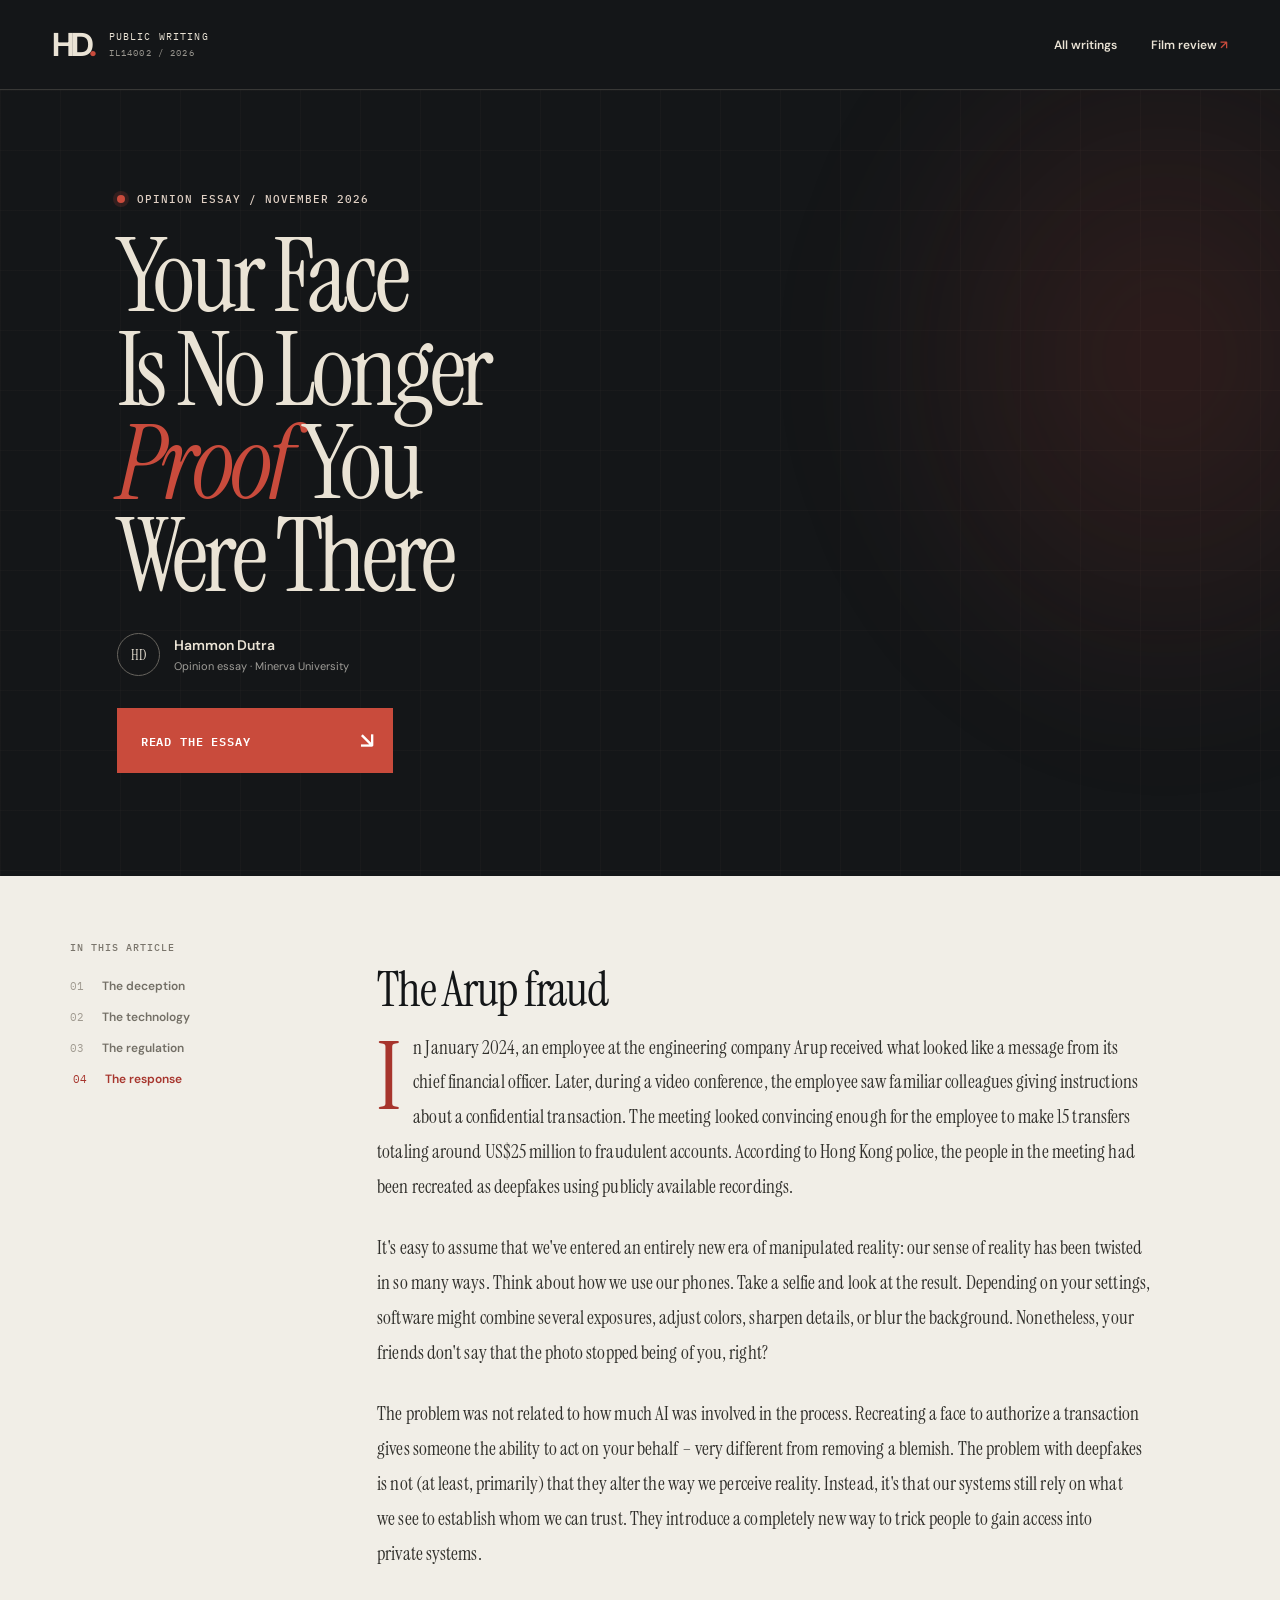
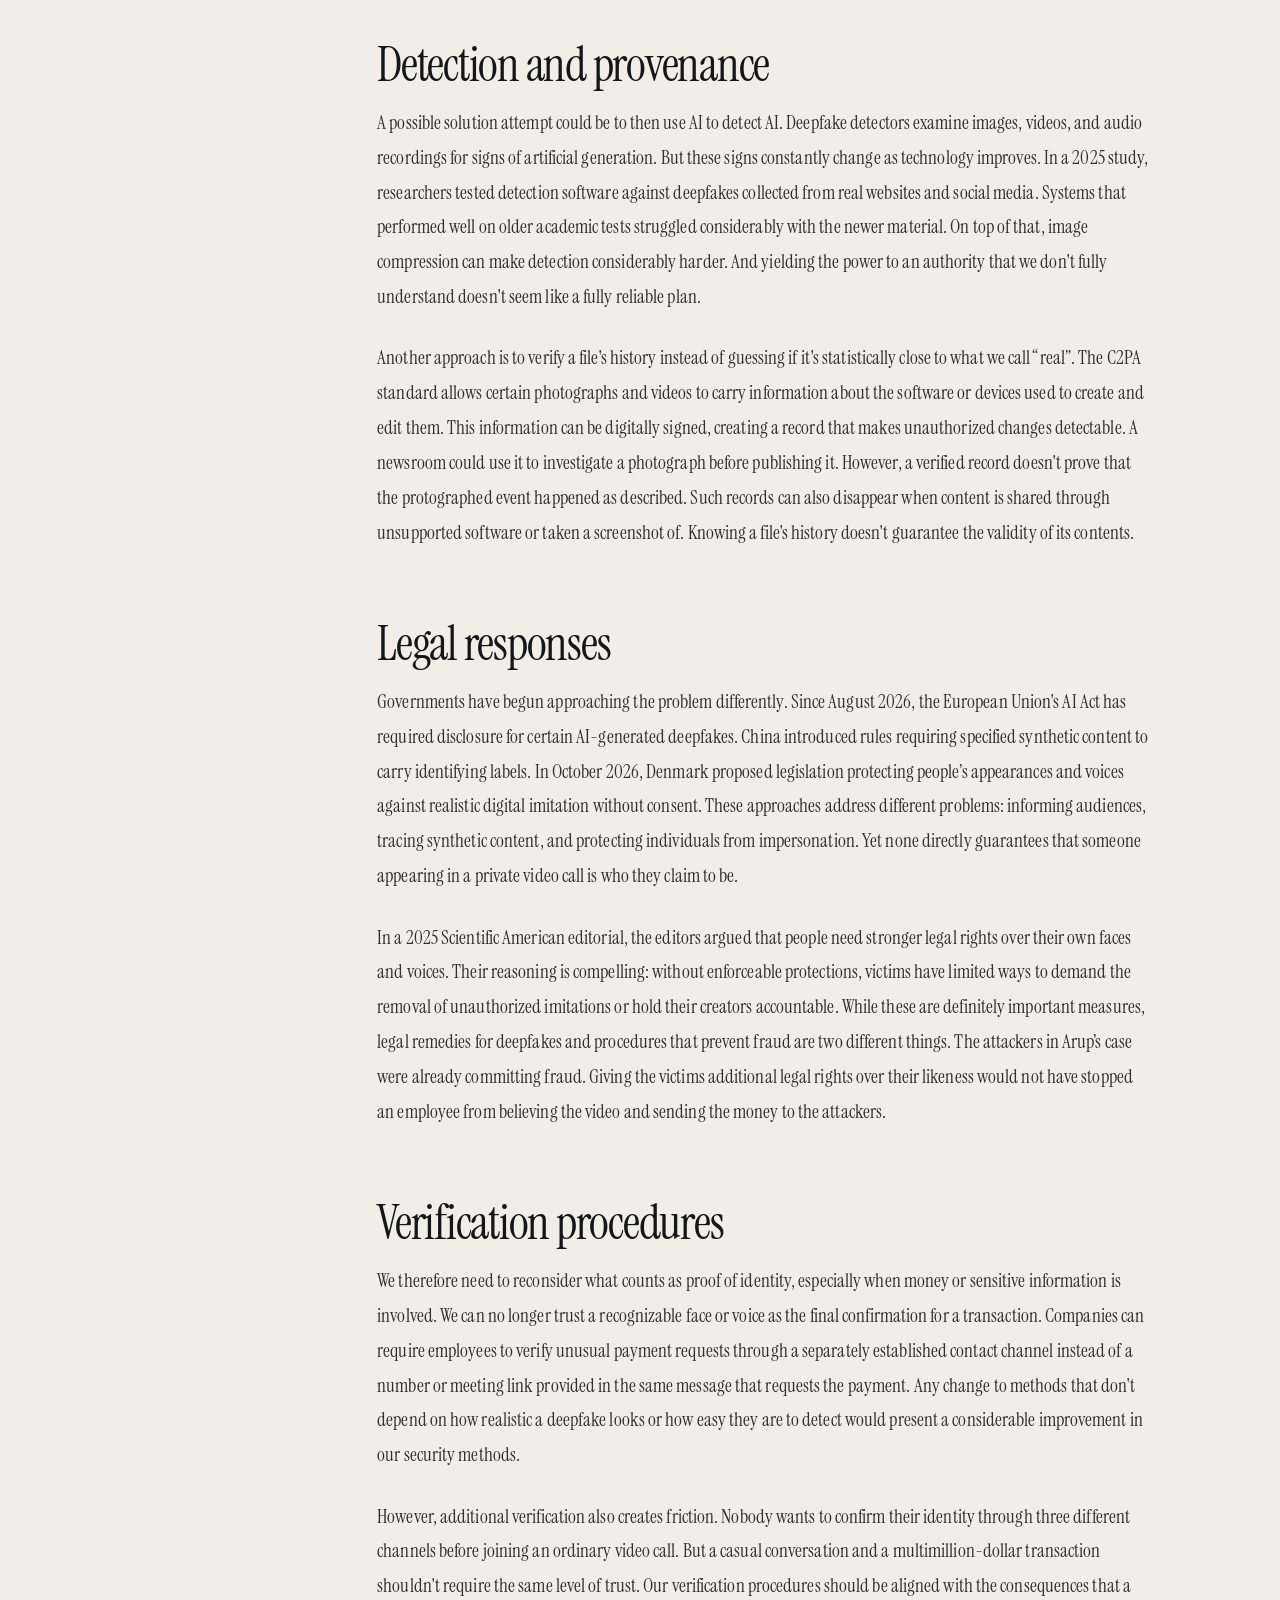
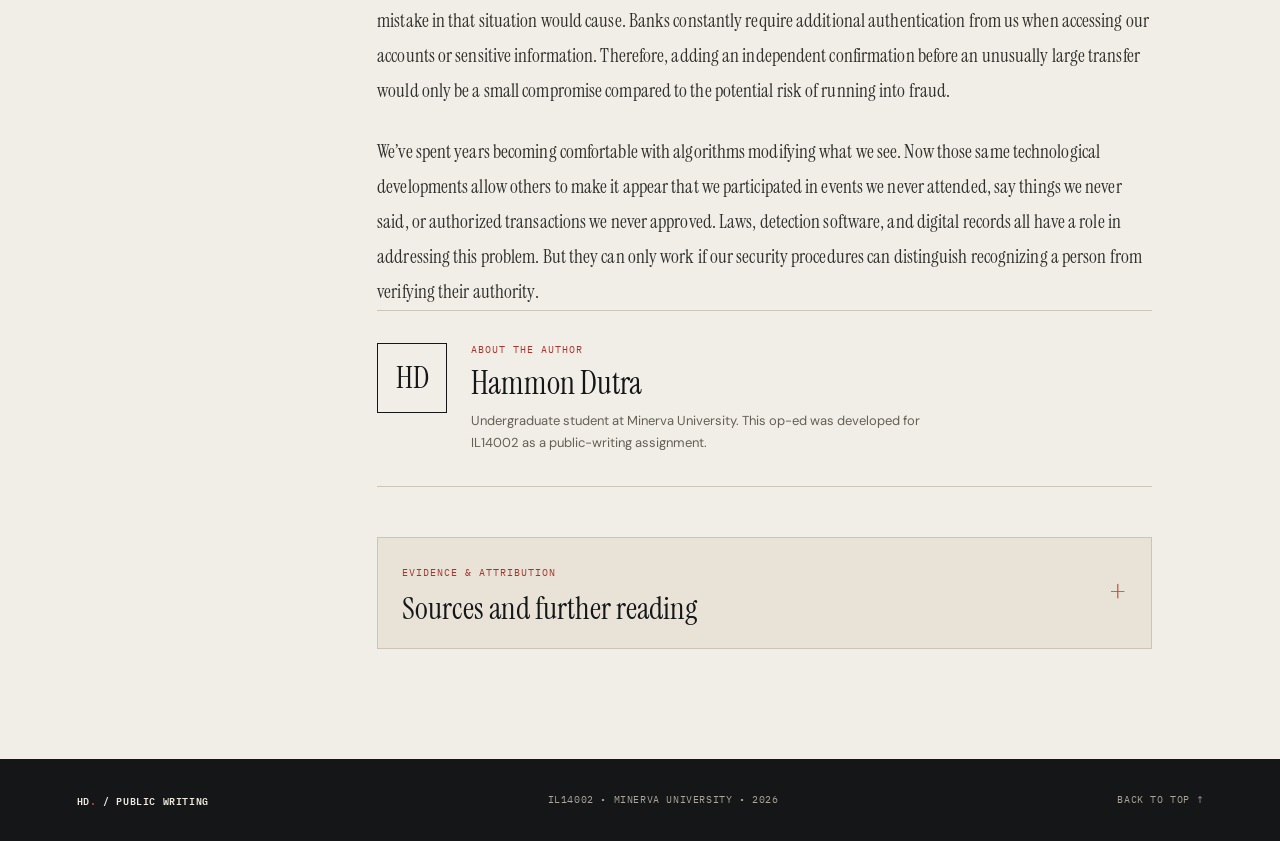
==== commit 3b87a95b: "feat: complete five-piece writing portfolio and simplify op-ed" ====
--- a/writings/op-ed/index.html
+++ b/writings/op-ed/index.html
@@ -5,10 +5,10 @@
   <meta name="viewport" content="width=device-width, initial-scale=1">
   <meta name="color-scheme" content="light dark">
   <meta name="theme-color" content="#141618">
-  <meta name="description" content="An op-ed on deepfakes, social engineering, and the urgent difference between recognizing a person and verifying their authority.">
+  <meta name="description" content="An opinion essay on deepfakes and identity verification.">
   <meta property="og:type" content="article">
   <meta property="og:title" content="Your Face Is No Longer Proof You Were There — Hammon Dutra">
-  <meta property="og:description" content="The problem with deepfakes isn't only what we see. It's what our systems let us trust.">
+  <meta property="og:description" content="An opinion essay on deepfakes and identity verification.">
   <title>Your Face Is No Longer Proof You Were There — Hammon Dutra</title>
   <link rel="preconnect" href="https://fonts.googleapis.com">
   <link rel="preconnect" href="https://fonts.gstatic.com" crossorigin>
@@ -24,7 +24,7 @@
     <nav aria-label="Site navigation" class="topbar-nav">
       <a href="../../">All writings</a>
       <a href="../film-review/">Film review <span aria-hidden="true">↗</span></a>
-      <button type="button" id="focus-toggle" class="focus-toggle" aria-pressed="false"><span class="focus-icon" aria-hidden="true">◎</span> Focus mode</button>
+      
     </nav>
   </header>
 
@@ -33,39 +33,17 @@
       <div class="hero-glow" aria-hidden="true"></div>
       <div class="hero-inner">
         <div class="hero-copy">
-          <div class="eyebrow"><span class="eyebrow-beacon" aria-hidden="true"></span> PUBLIC WRITING / OPINION 05</div>
-          <p class="issue-line">THE IDENTITY ISSUE <span aria-hidden="true">—</span> NOVEMBER 2026</p>
+          <div class="eyebrow"><span class="eyebrow-beacon" aria-hidden="true"></span> OPINION ESSAY / NOVEMBER 2026</div>
+          
           <h1 id="page-title">Your Face<br>Is No Longer<br><em>Proof</em>&nbsp;You<br>Were There</h1>
-          <p class="hero-dek">When a familiar face can be fabricated, recognition is no longer enough. An argument for verifying identity before granting authority.</p>
+          
           <div class="hero-byline"><span class="byline-avatar" aria-hidden="true">HD</span><span><strong>Hammon Dutra</strong><br><small>Opinion essay · Minerva University</small></span></div>
-          <a class="read-cta" href="#essay"><span>READ THE ARTICLE</span><span class="read-arrow" aria-hidden="true">↘</span></a>
-        </div>
-        <div class="hero-visual" aria-hidden="true">
-          <div class="brief-card">
-            <div class="brief-chip-row"><span class="brief-chip">EDITORIAL BRIEF</span><span class="brief-chip brief-chip-muted">IDENTITY / TRUST</span></div>
-            <div class="brief-header">
-              <p class="brief-kicker">What this essay argues</p>
-              <h2>Recognition alone should no longer be treated as proof of authority.</h2>
-            </div>
-            <p class="brief-summary">Deepfakes matter not only because they can look real, but because institutions still rely on recognizable faces and voices during high-stakes decisions.</p>
-            <ul class="brief-points">
-              <li>AI detectors can help, but they are unreliable against newer in-the-wild deepfakes.</li>
-              <li>Provenance tools verify a file’s history, not the truth of the event it depicts.</li>
-              <li>Risk-based verification procedures matter more than trusting appearances.</li>
-            </ul>
-            <div class="brief-metric-row">
-              <div class="brief-metric"><span class="brief-metric-value">15</span><span class="brief-metric-label">fraudulent transfers</span></div>
-              <div class="brief-metric"><span class="brief-metric-value">$25M</span><span class="brief-metric-label">reported loss</span></div>
-              <div class="brief-metric"><span class="brief-metric-value">2024</span><span class="brief-metric-label">Arup case</span></div>
-            </div>
-            <p class="brief-note">Core distinction: recognizing a person is not the same as verifying their authority.</p>
-          </div>
-        </div>
-      </div>
-      <div class="hero-bottom"><span>RECOGNITION IS NOT AUTHENTICATION</span><span>SCROLL TO INVESTIGATE <span aria-hidden="true">↓</span></span></div>
+          <a class="read-cta" href="#essay"><span>READ THE ESSAY</span><span class="read-arrow" aria-hidden="true">↘</span></a>
+        </div></div>
+        
     </section>
 
-    <div class="signal-band" aria-hidden="true"><div><span>VERIFY THE REQUEST</span><b>✳</b><span>NOT JUST THE FACE</span><b>✳</b><span>VERIFY THE REQUEST</span><b>✳</b><span>NOT JUST THE FACE</span><b>✳</b></div></div>
+    
 
     <div class="paper-zone" id="essay">
       <div class="reading-layout">
@@ -77,40 +55,36 @@
             <a href="#the-law" data-chapter="the-law"><span>03</span> The regulation</a>
             <a href="#the-response" data-chapter="the-response"><span>04</span> The response</a>
           </nav>
-          <div class="sidebar-stamp"><span>EDITORIAL NOTE</span><p>From synthetic faces to everyday fraud: where trust breaks down.</p><span class="stamp-rule"></span></div>
+          
         </aside>
         <article class="article-body" aria-labelledby="page-title">
-          <div class="article-introline"><span>OPINION / CYBERSECURITY</span><span>YOUR FACE IS NO LONGER PROOF</span></div>
+          
           <section class="chapter" id="the-case" aria-labelledby="case-heading">
-            <div class="chapter-heading"><span>01 / THE DECEPTION</span><h2 id="case-heading">A familiar face.<br><em>An unfamiliar threat.</em></h2></div>
+            <div class="chapter-heading"><h2 id="case-heading">The Arup fraud</h2></div>
             <div class="article-prose first-chapter"><p>In January 2024, an employee at the engineering company Arup received what looked like a message from its chief financial officer. Later, during a video conference, the employee saw familiar colleagues giving instructions about a confidential transaction. The meeting looked convincing enough for the employee to make 15 transfers totaling around US$25 million to fraudulent accounts. According to Hong Kong police, the people in the meeting had been recreated as deepfakes using publicly available recordings.</p>
-<p>A deepfake is an AI-generated or manipulated imitation that makes someone appear to say or do something they never did. But what exactly separates a deepfake from an ordinary AI-enhanced photograph? And why should we suddenly distrust technology that we&#x27;ve been using to alter our images for years?</p>
-<p>Think about how we use our phones. Take a selfie and look at the result. Depending on your settings, software might combine several exposures, adjust colors, sharpen details, or blur the background. You can then apply a beauty filter or change the lighting. Nonetheless, your friends don&#x27;t say that the photo stopped being of you, right?</p>
-<p>The distinction isn&#x27;t simply how much AI was involved. It&#x27;s what the resulting image or video claims about reality. Removing a blemish doesn&#x27;t mean you attended a meeting you never joined. Recreating your face to authorize a transaction, however, gives someone else the ability to act in your name. The problem with deepfakes isn&#x27;t that algorithms can alter what we see. It&#x27;s that our systems still rely on what we see to establish whom we can trust.</p>
-<p>Imagine someone collecting your LinkedIn posts, interviews, photographs, and videos from years of being online. That material reveals your speaking style, professional relationships, and habits. Automated AI tools can help collect these digital footprints, while generative models can turn them into convincing imitations. Someone who has never met you could potentially reproduce your voice, reference your colleagues, and present themselves as you in a conversation.</p>
-<p>This is a form of social engineering: manipulating people into making decisions that compromise security. In Arup&#x27;s case, the attackers didn&#x27;t need to convince a banking system that they were authorized employees. They convinced an actual employee to authorize the transfers. A secure banking platform cannot, by itself, prevent a legitimate account holder from making a fraudulent payment. The employee&#x27;s ability to recognize the people on the screen, normally a reassuring sign, became part of the deception.</p></div>
+<p>It&#x27;s easy to assume that we&#x27;ve entered an entirely new era of manipulated reality: our sense of reality has been twisted in so many ways. Think about how we use our phones. Take a selfie and look at the result. Depending on your settings, software might combine several exposures, adjust colors, sharpen details, or blur the background. Nonetheless, your friends don&#x27;t say that the photo stopped being of you, right?</p>
+<p>The problem was not related to how much AI was involved in the process. Recreating a face to authorize a transaction gives someone the ability to act on your behalf – very different from removing a blemish. The problem with deepfakes is not (at least, primarily) that they alter the way we perceive reality. Instead, it&#x27;s that our systems still rely on what we see to establish whom we can trust. They introduce a completely new way to trick people to gain access into private systems.</p></div>
           </section>
-          <aside class="pull-quote"><span class="quote-mark" aria-hidden="true">“</span><p>The employee’s ability to recognize the people on the screen, normally a reassuring sign, became part of the deception.</p><span class="quote-label">WHEN FAMILIARITY BECOMES AN ATTACK VECTOR</span></aside>
+          
           <section class="chapter" id="the-detectors" aria-labelledby="detectors-heading">
-            <div class="chapter-heading"><span>02 / THE TECHNOLOGY</span><h2 id="detectors-heading">Can the machine<br><em>catch the machine?</em></h2></div>
-            <div class="article-prose"><p>A possible response is to use AI to detect AI. Deepfake detectors examine images, videos, and audio recordings for signs of artificial generation. But these signs change as the technology improves. In a 2025 study, researchers tested detection software against deepfakes collected from real websites and social media. Systems that performed well on older academic tests struggled considerably with the newer material. Even ordinary image compression can make detection harder. And what happens when an authentic recording is incorrectly labeled fake? We&#x27;d be giving another algorithm considerable influence over what counts as reliable evidence, without necessarily understanding how it reached its conclusion.</p>
-<p>Another approach is to verify a file&#x27;s history rather than guess whether it looks real. The C2PA standard allows certain photographs and videos to carry information about the software or devices used to create and edit them. This information can be digitally signed, creating a record that makes unauthorized changes detectable. A newsroom could use it to investigate a photograph before publishing it. But even a valid record doesn&#x27;t prove that the photographed event happened as described. Someone could stage a scene and photograph it using a device that produces perfectly valid credentials. Such records can also disappear when content is shared through unsupported software or converted into screenshots. We can verify aspects of a file&#x27;s history without necessarily verifying the truth of its contents.</p></div>
-            <div class="margin-evidence"><span>INSIGHT / 02</span><p>A file can have a verifiable history and still depict a staged event.</p></div>
+            <div class="chapter-heading"><h2 id="detectors-heading">Detection and provenance</h2></div>
+            <div class="article-prose"><p>A possible solution attempt could be to then use AI to detect AI. Deepfake detectors examine images, videos, and audio recordings for signs of artificial generation. But these signs constantly change as technology improves. In a 2025 study, researchers tested detection software against deepfakes collected from real websites and social media. Systems that performed well on older academic tests struggled considerably with the newer material. On top of that, image compression can make detection considerably harder. And yielding the power to an authority that we don&#x27;t fully understand doesn&#x27;t seem like a fully reliable plan.</p>
+<p>Another approach is to verify a file&#x27;s history instead of guessing if it&#x27;s statistically close to what we call “real”. The C2PA standard allows certain photographs and videos to carry information about the software or devices used to create and edit them. This information can be digitally signed, creating a record that makes unauthorized changes detectable. A newsroom could use it to investigate a photograph before publishing it. However, a verified record doesn&#x27;t prove that the protographed event happened as described. Such records can also disappear when content is shared through unsupported software or taken a screenshot of. Knowing a file&#x27;s history doesn&#x27;t guarantee the validity of its contents.</p></div>
+            
           </section>
           <section class="chapter" id="the-law" aria-labelledby="law-heading">
-            <div class="chapter-heading"><span>03 / THE REGULATION</span><h2 id="law-heading">Protection is not<br><em>prevention.</em></h2></div>
-            <div class="article-prose"><p>Governments have begun approaching the problem differently. Since August 2026, the European Union&#x27;s AI Act has required disclosure for certain AI-generated deepfakes. China introduced rules requiring specified synthetic content to carry identifying labels. In October 2026, Denmark proposed legislation protecting people&#x27;s appearances and voices against realistic digital imitation without consent. These approaches address different problems: informing audiences, tracing synthetic content, and protecting individuals from impersonation. Yet none directly guarantees that someone appearing in a private video call is who they claim to be.</p>
-<p>In a 2025 Scientific American editorial, the editors argued that people need stronger legal rights over their own faces and voices. Their reasoning is compelling: without enforceable protections, victims have limited ways to demand the removal of unauthorized imitations or hold their creators accountable. I agree that these protections matter, particularly for people whose images are shared without consent. But legal remedies for deepfakes and procedures that prevent fraud are two different things. The attackers in Arup&#x27;s case were already committing fraud. Giving their victims additional legal rights over their likenesses would not necessarily have stopped an employee from believing the video conference was genuine.</p></div>
+            <div class="chapter-heading"><h2 id="law-heading">Legal responses</h2></div>
+            <div class="article-prose"><p>Governments have begun approaching the problem differently. Since August 2026, the European Union&#x27;s AI Act has required disclosure for certain AI-generated deepfakes. China introduced rules requiring specified synthetic content to carry identifying labels. In October 2026, Denmark proposed legislation protecting people’s appearances and voices against realistic digital imitation without consent. These approaches address different problems: informing audiences, tracing synthetic content, and protecting individuals from impersonation. Yet none directly guarantees that someone appearing in a private video call is who they claim to be.</p>
+<p>In a 2025 Scientific American editorial, the editors argued that people need stronger legal rights over their own faces and voices. Their reasoning is compelling: without enforceable protections, victims have limited ways to demand the removal of unauthorized imitations or hold their creators accountable. While these are definitely important measures, legal remedies for deepfakes and procedures that prevent fraud are two different things. The attackers in Arup’s case were already committing fraud. Giving the victims additional legal rights over their likeness would not have stopped an employee from believing the video and sending the money to the attackers.</p></div>
           </section>
-          <div class="interlude" role="img" aria-label="Editorial graphic: Recognition is not the same as verification"><div class="interlude-label">A DIFFERENT TRUST MODEL</div><div class="interlude-lines"><span>RECOGNIZE</span><strong aria-hidden="true">≠</strong><span>VERIFY</span></div><div class="interlude-sub">FAMILIARITY ≠ AUTHORITY</div></div>
+          
           <section class="chapter" id="the-response" aria-labelledby="response-heading">
-            <div class="chapter-heading"><span>04 / THE RESPONSE</span><h2 id="response-heading">A new standard<br><em>for trust.</em></h2></div>
-            <div class="article-prose"><p>We therefore need to reconsider what counts as proof of identity, particularly when money or sensitive information is involved. A recognizable face or voice should no longer be the final confirmation. Companies can require employees to verify unusual payment requests through a separately established contact channel, rather than the number or meeting link provided in the original message. Large transfers can require approval from another employee who independently confirms the request. These procedures don&#x27;t depend on whether a deepfake looks realistic, how advanced its underlying model is, or whether detection software recognizes it.</p>
-<p>Of course, additional verification creates friction. Nobody wants to confirm their identity through three different channels before joining an ordinary video call. But a casual conversation and a multimillion-dollar transaction shouldn&#x27;t require the same level of trust. The consequences of a mistake are different, and our verification procedures should reflect that difference. We already accept additional authentication when accessing bank accounts or sensitive information. Requiring independent confirmation before an unusually large transfer is a far smaller compromise than recovering millions of dollars after the fraud has occurred.</p>
-<p>We&#x27;ve spent years becoming comfortable with algorithms modifying what we see. Now those same technological developments allow others to make it appear that we participated in events we never attended, said things we never said, or authorized transactions we never approved. Laws, detection software, and digital records all have a role in addressing the problem. But they cannot substitute for security procedures that distinguish recognizing a person from verifying their authority.</p>
-<p>Our ability to recognize someone was never a guarantee of their identity. Deepfakes have simply made the weakness impossible to ignore.</p></div>
+            <div class="chapter-heading"><h2 id="response-heading">Verification procedures</h2></div>
+            <div class="article-prose"><p>We therefore need to reconsider what counts as proof of identity, especially when money or sensitive information is involved. We can no longer trust a recognizable face or voice as the final confirmation for a transaction. Companies can require employees to verify unusual payment requests through a separately established contact channel instead of a number or meeting link provided in the same message that requests the payment. Any change to methods that don&#x27;t depend on how realistic a deepfake looks or how easy they are to detect would present a considerable improvement in our security methods.</p>
+<p>However, additional verification also creates friction. Nobody wants to confirm their identity through three different channels before joining an ordinary video call. But a casual conversation and a multimillion-dollar transaction shouldn&#x27;t require the same level of trust. Our verification procedures should be aligned with the consequences that a mistake in that situation would cause. Banks constantly require additional authentication from us when accessing our accounts or sensitive information. Therefore, adding an independent confirmation before an unusually large transfer would only be a small compromise compared to the potential risk of running into fraud.</p>
+<p>We’ve spent years becoming comfortable with algorithms modifying what we see. Now those same technological developments allow others to make it appear that we participated in events we never attended, say things we never said, or authorized transactions we never approved. Laws, detection software, and digital records all have a role in addressing this problem. But they can only work if our security procedures can distinguish recognizing a person from verifying their authority.</p></div>
           </section>
-          <div class="essay-end"><span class="end-symbol">✳</span><span>END OF OPINION</span><span class="end-rule"></span></div>
+          
           <div class="author-note"><div class="author-monogram">HD</div><div><p class="small-eyebrow">ABOUT THE AUTHOR</p><h3>Hammon Dutra</h3><p>Undergraduate student at Minerva University. This op-ed was developed for IL14002 as a public-writing assignment.</p></div></div>
           <section class="sources-section" id="sources"><details><summary><span><span class="small-eyebrow">EVIDENCE & ATTRIBUTION</span><strong>Sources and further reading</strong></span><span class="sources-toggle" aria-hidden="true">+</span></summary><ol>
 <li><span class="source-org">The Guardian</span>. (17 May 2024). <a href="https://www.theguardian.com/technology/article/2024/may/17/uk-engineering-arup-deepfake-scam-hong-kong-ai-video" target="_blank" rel="noopener noreferrer">UK engineering firm Arup falls victim to £20m deepfake scam <span aria-hidden="true">↗</span></a></li><li><span class="source-org">Chandra et al.</span>. (2025, revised 2026). <a href="https://arxiv.org/abs/2503.02857" target="_blank" rel="noopener noreferrer">Deepfake-Eval-2024: A Multi-Modal In-the-Wild Benchmark of Deepfakes Circulated in 2024 <span aria-hidden="true">↗</span></a></li><li><span class="source-org">C2PA</span>. (n.d.). <a href="https://spec.c2pa.org/specifications/specifications/2.4/explainer/Explainer.html" target="_blank" rel="noopener noreferrer">C2PA and Content Credentials Explainer <span aria-hidden="true">↗</span></a></li><li><span class="source-org">European Commission</span>. (2026). <a href="https://digital-strategy.ec.europa.eu/en/faqs/transparency-obligations-under-article-50-ai-act" target="_blank" rel="noopener noreferrer">Transparency obligations under Article 50 of the AI Act <span aria-hidden="true">↗</span></a></li><li><span class="source-org">DLA Piper</span>. (July 2026). <a href="https://www.dlapiper.com/en/insights/publications/2026/07/deepfakes-and-the-law-perspectives-from-the-eu-and-china" target="_blank" rel="noopener noreferrer">Deepfakes and the law: perspectives from the EU and China <span aria-hidden="true">↗</span></a></li><li><span class="source-org">Reuters</span>. (8 October 2026). <a href="https://www.reuters.com/world/denmark-plans-ban-sharing-ai-deepfakes-without-consent-2026-10-08/" target="_blank" rel="noopener noreferrer">Denmark plans ban on sharing AI deepfakes without consent <span aria-hidden="true">↗</span></a></li><li><span class="source-org">Scientific American editors</span>. (2025). <a href="https://www.scientificamerican.com/article/we-need-laws-to-stop-ai-generated-deepfakes/" target="_blank" rel="noopener noreferrer">We Need Laws to Stop AI-Generated Deepfakes <span aria-hidden="true">↗</span></a></li>
--- a/writings/op-ed/styles.css
+++ b/writings/op-ed/styles.css
@@ -1,11 +1,11 @@
 :root{--ink:#141618;--ink-soft:#252729;--paper:#f1eee7;--paper-2:#e8e2d7;--cream:#eae3d5;--muted:#79776f;--red:#c94b3c;--red-dark:#a7352d;--line:#ccc5b7;--sans:'DM Sans',Arial,sans-serif;--display:'Instrument Serif',Georgia,serif;--mono:'IBM Plex Mono',Consolas,monospace}
-*{box-sizing:border-box}html{scroll-behavior:smooth;scroll-padding-top:96px}body{margin:0;background:var(--ink);color:var(--ink);font-family:var(--sans);-webkit-font-smoothing:antialiased}a{color:inherit;text-decoration:none}a:focus-visible,button:focus-visible,summary:focus-visible{outline:3px solid var(--red);outline-offset:5px}button{font:inherit;cursor:pointer}::selection{background:var(--red);color:white}.skip-link{position:fixed;z-index:1000;left:16px;top:-100px;padding:14px 18px;background:var(--paper);color:var(--ink)}.skip-link:focus{top:12px}.scroll-progress{height:3px;position:fixed;inset:0 0 auto;z-index:110;background:transparent}.scroll-progress span{display:block;height:100%;width:0%;background:var(--red);transition:width .08s linear}.topbar{height:90px;position:relative;z-index:25;display:flex;align-items:center;justify-content:space-between;padding:0 clamp(22px,4.1vw,78px);background:#141618;color:var(--cream);border-bottom:1px solid #383836}.brand{display:flex;align-items:center;gap:16px}.brand-mark{font-size:33px;font-weight:700;line-height:1;letter-spacing:-.13em}.brand-dot{color:var(--red)}.brand-label{font-family:var(--mono);font-size:10px;line-height:1.6;letter-spacing:.115em}.brand-label small{color:#98958e;font-size:9px}.topbar-nav{display:flex;align-items:center;gap:34px;font-size:12px;font-weight:600}.topbar-nav a{transition:color .2s}.topbar-nav a:hover{color:#ed7160}.topbar-nav a span{color:var(--red)}.focus-toggle{display:flex;align-items:center;gap:9px;color:var(--cream);border:1px solid #5c5b56;background:transparent;border-radius:2px;font:500 10px var(--mono);letter-spacing:.04em;padding:10px 13px}.focus-toggle:hover{background:#2b2d2e}.focus-icon{font-size:20px;line-height:12px;color:var(--red)}
+*{box-sizing:border-box}html{scroll-behavior:smooth;scroll-padding-top:96px}body{margin:0;background:var(--ink);color:var(--ink);font-family:var(--sans);-webkit-font-smoothing:antialiased}a{color:inherit;text-decoration:none}a:focus-visible,button:focus-visible,summary:focus-visible{outline:3px solid var(--red);outline-offset:5px}button{font:inherit;cursor:pointer}::selection{background:var(--red);color:white}.skip-link{position:fixed;z-index:1000;left:16px;top:-100px;padding:14px 18px;background:var(--paper);color:var(--ink)}.skip-link:focus{top:12px}.scroll-progress{height:3px;position:fixed;inset:0 0 auto;z-index:110;background:transparent}.scroll-progress span{display:block;height:100%;width:0%;background:var(--red);transition:width .08s linear}.topbar{height:90px;position:relative;z-index:25;display:flex;align-items:center;justify-content:space-between;padding:0 clamp(22px,4.1vw,78px);background:#141618;color:var(--cream);border-bottom:1px solid #383836}.brand{display:flex;align-items:center;gap:16px}.brand-mark{font-size:33px;font-weight:700;line-height:1;letter-spacing:-.13em}.brand-dot{color:var(--red)}.brand-label{font-family:var(--mono);font-size:10px;line-height:1.6;letter-spacing:.115em}.brand-label small{color:#98958e;font-size:9px}.topbar-nav{display:flex;align-items:center;gap:34px;font-size:12px;font-weight:600}.topbar-nav a{transition:color .2s}.topbar-nav a:hover{color:#ed7160}.topbar-nav a span{color:var(--red)}
 .hero{position:relative;overflow:hidden;color:var(--cream);background:var(--ink);isolation:isolate}.hero::before{content:"";position:absolute;inset:0;background-image:linear-gradient(rgba(230,220,202,.025) 1px,transparent 1px),linear-gradient(90deg,rgba(230,220,202,.022) 1px,transparent 1px);background-size:60px 60px;pointer-events:none;z-index:-1}.hero-glow{position:absolute;pointer-events:none;width:56vw;height:70vw;max-height:850px;right:-19%;top:-20%;border-radius:100%;background:radial-gradient(ellipse,rgba(179,64,50,.18),transparent 65%);filter:blur(55px);z-index:-1}.hero-inner{max-width:1600px;margin:0 auto;padding:90px clamp(22px,6vw,102px) 88px;display:grid;grid-template-columns:minmax(0,1.25fr) minmax(300px,.8fr);column-gap:clamp(50px,8vw,160px);align-items:center;min-height:770px}.hero-copy{position:relative;z-index:2}.eyebrow{font:500 11px var(--mono);letter-spacing:.09em;display:flex;align-items:center;gap:12px;color:#e0d0c4}.eyebrow-beacon{height:8px;width:8px;background:var(--red);border-radius:50%;box-shadow:0 0 0 4px rgba(201,75,60,.17)}.issue-line{margin:35px 0 16px;color:#b0aca5;font:400 11px var(--mono);letter-spacing:.2em}.issue-line span{color:var(--red)}h1{font-weight:400;font-family:var(--display);letter-spacing:-.043em;font-size:clamp(70px,7vw,127px);line-height:.91;margin:0;max-width:960px}h1 em{color:var(--red);font-weight:400}.hero-dek{font-family:var(--display);font-size:clamp(22px,2vw,30px);line-height:1.3;max-width:560px;color:#c4beb1;margin:35px 0 27px}.hero-byline{display:flex;align-items:center;gap:14px;font-size:14px;margin-bottom:43px}.hero-byline strong{font-weight:600}.hero-byline small{display:inline-block;margin-top:5px;color:#9f9d98;font-size:11px}.byline-avatar{border:1px solid #67645e;border-radius:50%;height:43px;width:43px;display:grid;place-items:center;color:var(--cream);font:14px var(--display)}.read-cta{display:inline-flex;align-items:center;justify-content:space-between;gap:70px;background:var(--red);font:600 12px var(--mono);letter-spacing:.07em;padding:18px 18px 18px 24px;min-width:276px;color:white;transition:background .2s,transform .2s}.read-cta:hover{background:var(--red-dark);transform:translateY(-3px)}.read-arrow{font-size:22px;font-family:var(--sans)}.hero-bottom{max-width:1600px;margin:auto;padding:20px clamp(22px,6vw,102px);border-top:1px solid #343638;display:flex;justify-content:space-between;gap:20px;font:10px var(--mono);color:#9c9790;letter-spacing:.12em}.hero-bottom span:first-child{color:#b6aca1}.hero-bottom span:last-child span{color:var(--red)}.signal-band{height:53px;overflow:hidden;background:var(--red);color:#161616}.signal-band>div{white-space:nowrap;display:flex;align-items:center;justify-content:space-evenly;gap:3vw;height:100%;font:600 13px var(--mono);letter-spacing:.13em}.signal-band b{font-size:24px;font-weight:400}
 .paper-zone{background:var(--paper);padding:0 clamp(22px,5.5vw,100px)}.reading-layout{max-width:1340px;margin:auto;display:grid;grid-template-columns:230px minmax(0,775px);gap:clamp(50px,6vw,120px);padding:95px 0 110px}.chapter-sidebar{position:relative}.chapter-sidebar>*{position:sticky}.sidebar-head{top:125px;margin:0 0 24px;font:500 10px var(--mono);letter-spacing:.1em;color:#7a756c}.chapter-links{top:155px;display:grid;gap:15px}.chapter-links a{display:flex;align-items:baseline;gap:18px;color:#736f66;font-size:12px;font-weight:600;line-height:1.35;transition:color .2s,transform .2s}.chapter-links a span{font:11px var(--mono);color:#a09a90}.chapter-links a.active,.chapter-links a:hover{color:var(--red-dark);transform:translateX(3px)}.chapter-links a.active span{color:var(--red-dark)}.sidebar-stamp{top:365px;margin-top:78px;border-top:1px solid var(--line);padding-top:21px}.sidebar-stamp span:first-child{font:10px var(--mono);color:var(--red-dark)}.sidebar-stamp p{font:italic 19px/1.32 var(--display);margin:13px 0 22px;color:#716b61}.stamp-rule{display:block;width:38px;border-top:2px solid var(--red)}.article-body{min-width:0}.article-introline{display:flex;align-items:center;justify-content:space-between;gap:20px;padding:0 0 23px;border-bottom:1px solid #b9b2a6;color:#79746e;font:10px var(--mono);letter-spacing:.07em}.chapter{scroll-margin-top:30px}.chapter:not(:first-of-type){padding-top:90px}.chapter-heading{padding:55px 0 31px}.chapter-heading>span{display:block;color:var(--red-dark);font:600 11px var(--mono);letter-spacing:.08em;margin-bottom:20px}.chapter-heading h2{font:400 clamp(50px,5vw,76px)/.98 var(--display);letter-spacing:-.026em;margin:0}.chapter-heading h2 em{font-weight:400;color:#887c6f}.article-prose{font:400 clamp(18px,1.45vw,20px)/1.88 var(--display);color:#302f2b;letter-spacing:.005em}.article-prose p{margin:0 0 1.42em;text-wrap:pretty}.article-prose p:last-child{margin-bottom:0}.first-chapter p:first-child::first-letter{font:95px/.75 var(--display);float:left;padding:10px 12px 0 0;color:var(--red-dark)}.pull-quote{position:relative;border-block:1px solid #c5b9ac;margin:85px 0 0;padding:28px 15px 38px 75px}.pull-quote .quote-mark{position:absolute;top:10px;left:0;font:100px var(--display);color:var(--red)}.pull-quote p{font:italic clamp(29px,3vw,43px)/1.2 var(--display);letter-spacing:-.025em;margin:14px 0 25px}.quote-label{font:10px var(--mono);color:var(--red-dark);letter-spacing:.08em}.margin-evidence{margin:36px 0 0;padding:22px 30px;border-left:3px solid var(--red);background:#e6ded1}.margin-evidence span{font:10px var(--mono);color:var(--red-dark)}.margin-evidence p{font:italic 25px/1.23 var(--display);margin:12px 0 0;max-width:540px}.interlude{background:var(--ink);color:var(--cream);padding:52px clamp(20px,6vw,75px);margin:100px 0 12px;text-align:center;position:relative;overflow:hidden}.interlude::before{content:"";position:absolute;inset:0;background-image:linear-gradient(90deg,rgba(255,255,255,.025) 1px,transparent 1px);background-size:38px 100%;pointer-events:none}.interlude-label,.interlude-sub{font:10px var(--mono);letter-spacing:.16em;color:#a8a198;position:relative}.interlude-lines{display:flex;gap:6px;flex-direction:column;align-items:center;justify-content:center;font:500 clamp(39px,6vw,68px)/1 var(--sans);letter-spacing:-.06em;margin:30px 0}.interlude-lines strong{font:italic 68px/1 var(--display);color:var(--red)}.essay-end{display:flex;align-items:center;gap:16px;margin:90px 0 50px;font:10px var(--mono);letter-spacing:.1em;color:#837e75}.end-symbol{color:var(--red);font-size:28px}.end-rule{height:1px;background:var(--line);flex:1}.author-note{display:flex;gap:24px;border-block:1px solid var(--line);padding:32px 0}.author-monogram{height:70px;width:70px;flex:none;display:grid;place-items:center;border:1px solid var(--ink);font:31px var(--display)}.small-eyebrow{font:10px var(--mono);letter-spacing:.1em;color:var(--red-dark);margin:0}.author-note h3{font:32px/1 var(--display);margin:11px 0}.author-note p:last-child{color:#655f56;font:13px/1.7 var(--sans);max-width:480px;margin:0}.sources-section{margin-top:50px}.sources-section details{border:1px solid var(--line);background:var(--paper-2)}.sources-section summary{display:flex;justify-content:space-between;align-items:center;padding:22px 24px;cursor:pointer;list-style:none}.sources-section summary::-webkit-details-marker{display:none}.sources-section summary strong{display:block;font:31px/1.1 var(--display);margin:11px 0 0}.sources-toggle{font:33px/1 var(--display);color:var(--red)}details[open] .sources-toggle{transform:rotate(45deg)}.sources-section ol{margin:0;padding:0 40px 26px 50px;font:13px/1.6 var(--sans);color:#4d4941}.sources-section li{margin:13px 0;padding-left:3px}.source-org{font-weight:700}.sources-section a{text-decoration:underline;text-decoration-color:#ac978c;text-underline-offset:3px}.sources-section a:hover{color:var(--red-dark)}
 .related{background:#a84237;color:var(--cream);padding:32px clamp(22px,6vw,103px) 90px;overflow:hidden}.related-top{max-width:1350px;margin:auto;display:flex;justify-content:space-between;border-bottom:1px solid #e39486;padding-bottom:18px;font:11px var(--mono);letter-spacing:.08em}.related-inner{max-width:1350px;margin:70px auto 0;display:grid;grid-template-columns:1.2fr .8fr;gap:90px;align-items:center}.related-index{font:10px var(--mono);letter-spacing:.12em}.related h2{font:400 clamp(55px,6vw,100px)/.92 var(--display);margin:28px 0 19px}.related h2 em{font-weight:400;color:#efc6b8}.related-inner>div:first-child>p:not(.related-index){max-width:445px;font:21px/1.25 var(--display);color:#f0d2cb}.related-link{display:inline-flex;gap:40px;justify-content:space-between;border-bottom:1px solid #f0d2cb;font:12px var(--mono);letter-spacing:.05em;padding:13px 0;margin-top:20px}.related-link:hover{color:#fff}.related-art{height:390px;position:relative;background:#732a29;overflow:hidden;display:grid;place-items:center;border:1px solid rgba(255,255,255,.25)}.related-art>span:first-child{position:relative;z-index:3;font:700 clamp(50px,5.5vw,80px)/.91 var(--sans);letter-spacing:-.07em;text-align:center;color:#f2ddd0;mix-blend-mode:screen}.related-circle{position:absolute;width:230px;height:230px;border:14px solid #ba6a5e;border-radius:50%;filter:blur(1px);box-shadow:0 0 40px rgba(241,203,197,.13)}.related-art-bottom{position:absolute;bottom:17px;left:18px;font:9px var(--mono);letter-spacing:.1em}.page-footer{background:var(--ink);color:#aba59b;display:flex;justify-content:space-between;align-items:center;gap:18px;padding:32px clamp(22px,6vw,103px);font:10px var(--mono);letter-spacing:.06em}.page-footer a:hover{color:#fff}.page-footer a:first-child{color:#eee9df;font-weight:600}
-body.focus .hero-visual,body.focus .hero-bottom,body.focus .signal-band,body.focus .chapter-sidebar,body.focus .related,body.focus .page-footer{display:none}body.focus .hero-inner{min-height:auto;padding-block:70px;display:block}body.focus .hero-copy{max-width:900px;margin:auto}body.focus .hero-copy h1{font-size:clamp(66px,7vw,100px)}body.focus .hero-dek{max-width:790px}body.focus .paper-zone{padding-inline:24px}body.focus .reading-layout{display:block;max-width:790px}body.focus .article-body{width:100%}body.focus .topbar{position:relative}.reveal-ready .chapter-heading,.reveal-ready .margin-evidence,.reveal-ready .pull-quote{opacity:0;transform:translateY(20px);transition:opacity .65s ease,transform .65s ease}.reveal-ready .is-visible{opacity:1;transform:none}
+.reveal-ready .chapter-heading,.reveal-ready .margin-evidence,.reveal-ready .pull-quote{opacity:0;transform:translateY(20px);transition:opacity .65s ease,transform .65s ease}.reveal-ready .is-visible{opacity:1;transform:none}
 @media(max-width:1100px){.hero-inner{grid-template-columns:minmax(0,1.1fr) minmax(290px,.8fr);gap:40px;padding-top:75px;min-height:670px}h1{font-size:clamp(63px,7vw,94px)}.reading-layout{grid-template-columns:185px minmax(0,1fr);gap:40px}.related-inner{gap:40px}}
-@media(max-width:780px){.topbar{height:72px;padding:0 22px}.brand-label{display:none}.topbar-nav{gap:16px;font-size:11px}.topbar-nav a:nth-child(2){display:none}.focus-toggle{font-size:10px}.hero-inner{display:block;min-height:auto;padding:56px 25px 60px}.hero-copy{max-width:650px}.issue-line{margin-top:24px}h1{font-size:clamp(64px,11vw,100px)}.hero-dek{max-width:650px;margin:28px 0}.hero-byline{margin-bottom:30px}.hero-bottom{padding:18px 25px;font-size:9px}.hero-bottom span:first-child{display:none}.signal-band>div{min-width:700px;gap:25px}.paper-zone{padding-inline:25px}.reading-layout{display:block;padding-top:60px;padding-bottom:75px}.chapter-sidebar{display:none}.chapter-heading{padding-top:44px}.chapter:not(:first-of-type){padding-top:68px}.pull-quote{margin-top:65px}.interlude{margin:80px 0 0}.related{padding:25px 25px 75px}.related-inner{grid-template-columns:1fr;margin-top:43px}.related-art{max-width:470px}.page-footer{padding:27px 25px}.page-footer span{display:none}}
+@media(max-width:780px){.topbar{height:72px;padding:0 22px}.brand-label{display:none}.topbar-nav{gap:16px;font-size:11px}.topbar-nav a:nth-child(2){display:none}.hero-inner{display:block;min-height:auto;padding:56px 25px 60px}.hero-copy{max-width:650px}.issue-line{margin-top:24px}h1{font-size:clamp(64px,11vw,100px)}.hero-dek{max-width:650px;margin:28px 0}.hero-byline{margin-bottom:30px}.hero-bottom{padding:18px 25px;font-size:9px}.hero-bottom span:first-child{display:none}.signal-band>div{min-width:700px;gap:25px}.paper-zone{padding-inline:25px}.reading-layout{display:block;padding-top:60px;padding-bottom:75px}.chapter-sidebar{display:none}.chapter-heading{padding-top:44px}.chapter:not(:first-of-type){padding-top:68px}.pull-quote{margin-top:65px}.interlude{margin:80px 0 0}.related{padding:25px 25px 75px}.related-inner{grid-template-columns:1fr;margin-top:43px}.related-art{max-width:470px}.page-footer{padding:27px 25px}.page-footer span{display:none}}
 @media(max-width:430px){.hero-inner{padding-inline:18px}h1{font-size:clamp(56px,12.6vw,74px)}.hero-dek{font-size:22px}.hero-bottom{padding-inline:18px}.paper-zone{padding-inline:20px}.article-introline{font-size:8px;gap:9px}.article-introline span:last-child{max-width:42%;text-align:right}.chapter-heading h2{font-size:52px}.article-prose{font-size:19px;line-height:1.75}.pull-quote{padding-left:45px}.pull-quote .quote-mark{font-size:75px}.margin-evidence{padding:22px}.author-note{gap:14px}.author-monogram{height:55px;width:55px}.sources-section ol{padding-left:34px;padding-right:20px}.related h2{font-size:57px}.related-art{height:300px}.page-footer{font-size:9px}}
 @media(prefers-reduced-motion:reduce){html{scroll-behavior:auto}*,*::before,*::after{animation-duration:.01ms!important;transition-duration:.01ms!important}.reveal-ready .chapter-heading,.reveal-ready .margin-evidence,.reveal-ready .pull-quote{opacity:1;transform:none}}
 
@@ -15,3 +15,6 @@
 .brief-card{position:relative;background:linear-gradient(180deg,rgba(236,228,214,.065),rgba(236,228,214,.03));border:1px solid rgba(220,211,196,.22);box-shadow:0 28px 70px rgba(0,0,0,.22);padding:26px 26px 24px;border-radius:22px;overflow:hidden}.brief-card::before{content:"";position:absolute;inset:0;background:linear-gradient(135deg,rgba(186,65,52,.14),transparent 32%,transparent 66%,rgba(255,255,255,.03));pointer-events:none}.brief-card::after{content:"";position:absolute;inset:14px;border:1px solid rgba(220,211,196,.08);border-radius:16px;pointer-events:none}.brief-chip-row{position:relative;z-index:1;display:flex;flex-wrap:wrap;gap:10px 12px;align-items:center}.brief-chip{display:inline-flex;align-items:center;gap:8px;padding:8px 12px;border-radius:999px;border:1px solid rgba(208,193,178,.22);background:rgba(255,255,255,.03);color:#e8dfd1;font:600 10px var(--mono);letter-spacing:.1em}.brief-chip::before{content:"";height:7px;width:7px;border-radius:50%;background:var(--red);box-shadow:0 0 0 4px rgba(201,75,60,.12)}.brief-chip-muted{color:#c1bbb0}.brief-chip-muted::before{background:#b2aca2;box-shadow:none}.brief-header,.brief-summary,.brief-points,.brief-metric-row,.brief-note{position:relative;z-index:1}.brief-kicker{margin:22px 0 10px;color:#aa9f93;font:500 10px var(--mono);letter-spacing:.15em;text-transform:uppercase}.brief-header h2{margin:0;font:400 clamp(28px,2.45vw,42px)/1.02 var(--display);letter-spacing:-.03em;max-width:10.5em}.brief-summary{margin:18px 0 0;color:#d0c8bb;font:16px/1.55 var(--sans);max-width:36ch}.brief-points{margin:22px 0 0;padding:18px 0 0;list-style:none;border-top:1px solid rgba(222,213,199,.14);display:grid;gap:14px}.brief-points li{position:relative;padding-left:18px;color:#ece2d3;font:15px/1.5 var(--sans)}.brief-points li::before{content:"✦";position:absolute;left:0;top:0;color:var(--red);font-size:12px}.brief-metric-row{display:grid;grid-template-columns:repeat(3,minmax(0,1fr));gap:10px;margin-top:24px}.brief-metric{padding:16px 14px;border:1px solid rgba(214,204,190,.15);background:rgba(255,255,255,.03);border-radius:16px;min-height:96px;display:flex;flex-direction:column;justify-content:space-between}.brief-metric-value{display:block;color:#fff6eb;font:400 clamp(26px,2.1vw,34px)/1 var(--display)}.brief-metric-label{display:block;margin-top:10px;color:#bdb4a8;font:11px/1.35 var(--mono);letter-spacing:.06em;text-transform:uppercase}.brief-note{margin:18px 0 0;padding-top:16px;border-top:1px solid rgba(222,213,199,.14);color:#f2e4d3;font:italic 18px/1.4 var(--display)}
 @media(max-width:780px){.hero-visual{margin:46px 0 0;max-width:none}.brief-card{padding:22px 20px 20px;border-radius:20px}.brief-header h2{font-size:clamp(28px,8vw,40px)}.brief-summary{font-size:15px;max-width:none}.brief-points li{font-size:14px}.brief-metric-row{grid-template-columns:1fr;gap:9px}.brief-metric{min-height:auto;padding:14px 14px 13px}.brief-note{font-size:17px}}
 @media(max-width:430px){.brief-card{padding:19px 16px 17px}.brief-chip-row{gap:8px}.brief-chip{padding:7px 10px;font-size:9px}.brief-kicker{margin-top:18px}.brief-header h2{font-size:clamp(26px,8.6vw,34px)}.brief-summary{font-size:14px}.brief-points{gap:12px}.brief-points li{font-size:13px;line-height:1.45}.brief-metric-row{margin-top:18px}.brief-metric-value{font-size:28px}.brief-metric-label{font-size:10px}.brief-note{font-size:16px}}
+
+/* Simplified editorial masthead; the manuscript remains the primary content. */
+.hero-inner{display:block;min-height:0;padding-block:clamp(55px,8vw,110px);max-width:1200px}.hero-copy{max-width:950px}.hero-copy h1{margin:24px 0 30px;font-size:clamp(58px,8vw,112px)}.hero-byline{margin-bottom:32px}.chapter-heading h2{font-size:clamp(34px,4vw,48px)}.chapter-heading{padding:25px 0 18px}.chapter:not(:first-of-type){padding-top:44px}.reading-layout{padding-top:65px}.related{display:none}@media(max-width:430px){.hero-copy h1{font-size:clamp(48px,13vw,65px)}.reading-layout{padding-top:42px}}
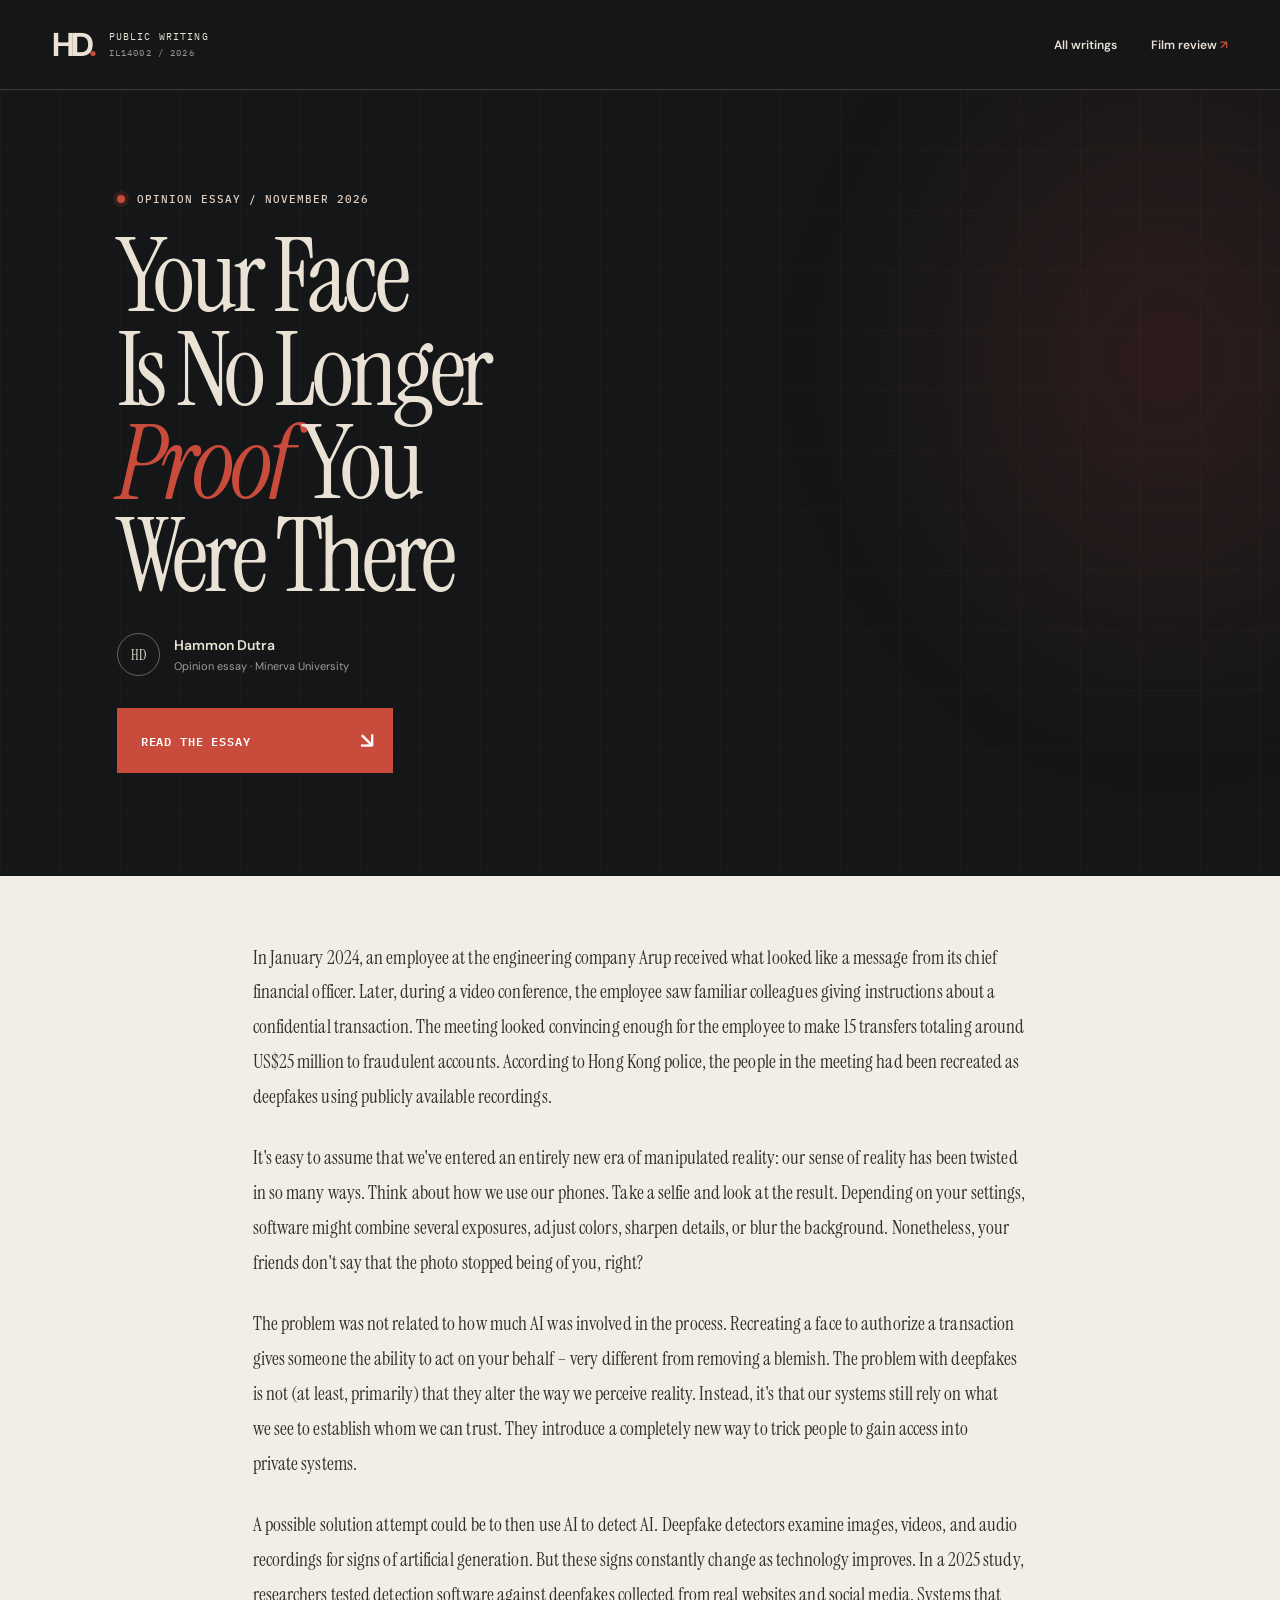
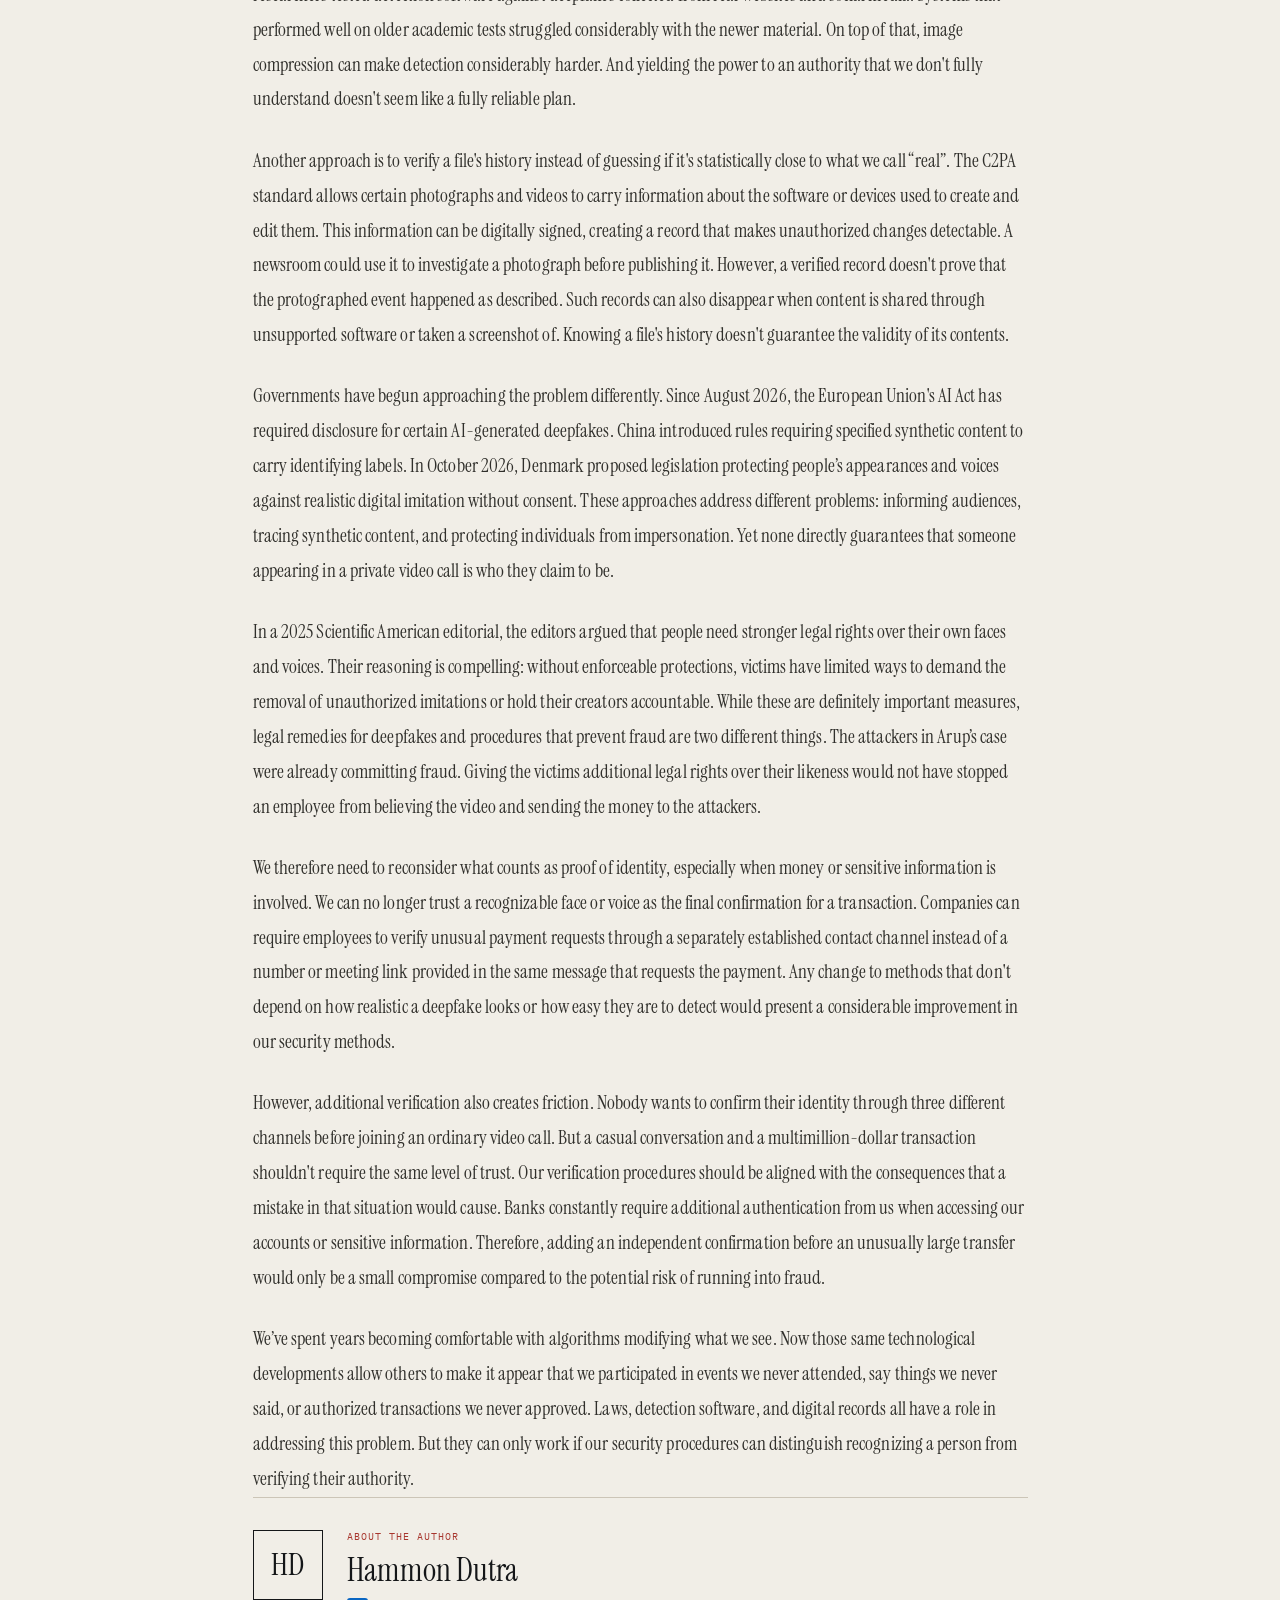
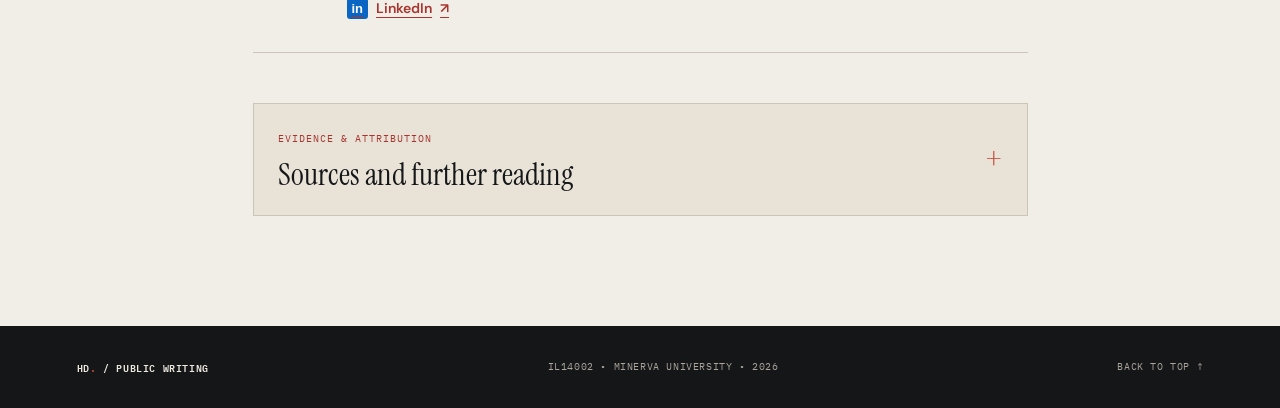
==== commit 8e5ad89a: "fix: preserve continuous op-ed manuscript and link author profile" ====
--- a/writings/op-ed/index.html
+++ b/writings/op-ed/index.html
@@ -47,52 +47,40 @@
 
     <div class="paper-zone" id="essay">
       <div class="reading-layout">
-        <aside class="chapter-sidebar" aria-label="Article sections">
-          <p class="sidebar-head">IN THIS ARTICLE</p>
-          <nav class="chapter-links">
-            <a href="#the-case" data-chapter="the-case"><span>01</span> The deception</a>
-            <a href="#the-detectors" data-chapter="the-detectors"><span>02</span> The technology</a>
-            <a href="#the-law" data-chapter="the-law"><span>03</span> The regulation</a>
-            <a href="#the-response" data-chapter="the-response"><span>04</span> The response</a>
-          </nav>
-          
-        </aside>
         <article class="article-body" aria-labelledby="page-title">
           
-          <section class="chapter" id="the-case" aria-labelledby="case-heading">
-            <div class="chapter-heading"><h2 id="case-heading">The Arup fraud</h2></div>
-            <div class="article-prose first-chapter"><p>In January 2024, an employee at the engineering company Arup received what looked like a message from its chief financial officer. Later, during a video conference, the employee saw familiar colleagues giving instructions about a confidential transaction. The meeting looked convincing enough for the employee to make 15 transfers totaling around US$25 million to fraudulent accounts. According to Hong Kong police, the people in the meeting had been recreated as deepfakes using publicly available recordings.</p>
+          <div class="article-prose">
+<p>In January 2024, an employee at the engineering company Arup received what looked like a message from its chief financial officer. Later, during a video conference, the employee saw familiar colleagues giving instructions about a confidential transaction. The meeting looked convincing enough for the employee to make 15 transfers totaling around US$25 million to fraudulent accounts. According to Hong Kong police, the people in the meeting had been recreated as deepfakes using publicly available recordings.</p>
 <p>It&#x27;s easy to assume that we&#x27;ve entered an entirely new era of manipulated reality: our sense of reality has been twisted in so many ways. Think about how we use our phones. Take a selfie and look at the result. Depending on your settings, software might combine several exposures, adjust colors, sharpen details, or blur the background. Nonetheless, your friends don&#x27;t say that the photo stopped being of you, right?</p>
-<p>The problem was not related to how much AI was involved in the process. Recreating a face to authorize a transaction gives someone the ability to act on your behalf – very different from removing a blemish. The problem with deepfakes is not (at least, primarily) that they alter the way we perceive reality. Instead, it&#x27;s that our systems still rely on what we see to establish whom we can trust. They introduce a completely new way to trick people to gain access into private systems.</p></div>
-          </section>
+<p>The problem was not related to how much AI was involved in the process. Recreating a face to authorize a transaction gives someone the ability to act on your behalf – very different from removing a blemish. The problem with deepfakes is not (at least, primarily) that they alter the way we perceive reality. Instead, it&#x27;s that our systems still rely on what we see to establish whom we can trust. They introduce a completely new way to trick people to gain access into private systems.</p>
+<p>A possible solution attempt could be to then use AI to detect AI. Deepfake detectors examine images, videos, and audio recordings for signs of artificial generation. But these signs constantly change as technology improves. In a 2025 study, researchers tested detection software against deepfakes collected from real websites and social media. Systems that performed well on older academic tests struggled considerably with the newer material. On top of that, image compression can make detection considerably harder. And yielding the power to an authority that we don&#x27;t fully understand doesn&#x27;t seem like a fully reliable plan.</p>
+<p>Another approach is to verify a file&#x27;s history instead of guessing if it&#x27;s statistically close to what we call “real”. The C2PA standard allows certain photographs and videos to carry information about the software or devices used to create and edit them. This information can be digitally signed, creating a record that makes unauthorized changes detectable. A newsroom could use it to investigate a photograph before publishing it. However, a verified record doesn&#x27;t prove that the protographed event happened as described. Such records can also disappear when content is shared through unsupported software or taken a screenshot of. Knowing a file&#x27;s history doesn&#x27;t guarantee the validity of its contents.</p>
+<p>Governments have begun approaching the problem differently. Since August 2026, the European Union&#x27;s AI Act has required disclosure for certain AI-generated deepfakes. China introduced rules requiring specified synthetic content to carry identifying labels. In October 2026, Denmark proposed legislation protecting people’s appearances and voices against realistic digital imitation without consent. These approaches address different problems: informing audiences, tracing synthetic content, and protecting individuals from impersonation. Yet none directly guarantees that someone appearing in a private video call is who they claim to be.</p>
+<p>In a 2025 Scientific American editorial, the editors argued that people need stronger legal rights over their own faces and voices. Their reasoning is compelling: without enforceable protections, victims have limited ways to demand the removal of unauthorized imitations or hold their creators accountable. While these are definitely important measures, legal remedies for deepfakes and procedures that prevent fraud are two different things. The attackers in Arup’s case were already committing fraud. Giving the victims additional legal rights over their likeness would not have stopped an employee from believing the video and sending the money to the attackers.</p>
+<p>We therefore need to reconsider what counts as proof of identity, especially when money or sensitive information is involved. We can no longer trust a recognizable face or voice as the final confirmation for a transaction. Companies can require employees to verify unusual payment requests through a separately established contact channel instead of a number or meeting link provided in the same message that requests the payment. Any change to methods that don&#x27;t depend on how realistic a deepfake looks or how easy they are to detect would present a considerable improvement in our security methods.</p>
+<p>However, additional verification also creates friction. Nobody wants to confirm their identity through three different channels before joining an ordinary video call. But a casual conversation and a multimillion-dollar transaction shouldn&#x27;t require the same level of trust. Our verification procedures should be aligned with the consequences that a mistake in that situation would cause. Banks constantly require additional authentication from us when accessing our accounts or sensitive information. Therefore, adding an independent confirmation before an unusually large transfer would only be a small compromise compared to the potential risk of running into fraud.</p>
+<p>We’ve spent years becoming comfortable with algorithms modifying what we see. Now those same technological developments allow others to make it appear that we participated in events we never attended, say things we never said, or authorized transactions we never approved. Laws, detection software, and digital records all have a role in addressing this problem. But they can only work if our security procedures can distinguish recognizing a person from verifying their authority.</p>
+          </div>
           
-          <section class="chapter" id="the-detectors" aria-labelledby="detectors-heading">
-            <div class="chapter-heading"><h2 id="detectors-heading">Detection and provenance</h2></div>
-            <div class="article-prose"><p>A possible solution attempt could be to then use AI to detect AI. Deepfake detectors examine images, videos, and audio recordings for signs of artificial generation. But these signs constantly change as technology improves. In a 2025 study, researchers tested detection software against deepfakes collected from real websites and social media. Systems that performed well on older academic tests struggled considerably with the newer material. On top of that, image compression can make detection considerably harder. And yielding the power to an authority that we don&#x27;t fully understand doesn&#x27;t seem like a fully reliable plan.</p>
-<p>Another approach is to verify a file&#x27;s history instead of guessing if it&#x27;s statistically close to what we call “real”. The C2PA standard allows certain photographs and videos to carry information about the software or devices used to create and edit them. This information can be digitally signed, creating a record that makes unauthorized changes detectable. A newsroom could use it to investigate a photograph before publishing it. However, a verified record doesn&#x27;t prove that the protographed event happened as described. Such records can also disappear when content is shared through unsupported software or taken a screenshot of. Knowing a file&#x27;s history doesn&#x27;t guarantee the validity of its contents.</p></div>
-            
-          </section>
-          <section class="chapter" id="the-law" aria-labelledby="law-heading">
-            <div class="chapter-heading"><h2 id="law-heading">Legal responses</h2></div>
-            <div class="article-prose"><p>Governments have begun approaching the problem differently. Since August 2026, the European Union&#x27;s AI Act has required disclosure for certain AI-generated deepfakes. China introduced rules requiring specified synthetic content to carry identifying labels. In October 2026, Denmark proposed legislation protecting people’s appearances and voices against realistic digital imitation without consent. These approaches address different problems: informing audiences, tracing synthetic content, and protecting individuals from impersonation. Yet none directly guarantees that someone appearing in a private video call is who they claim to be.</p>
-<p>In a 2025 Scientific American editorial, the editors argued that people need stronger legal rights over their own faces and voices. Their reasoning is compelling: without enforceable protections, victims have limited ways to demand the removal of unauthorized imitations or hold their creators accountable. While these are definitely important measures, legal remedies for deepfakes and procedures that prevent fraud are two different things. The attackers in Arup’s case were already committing fraud. Giving the victims additional legal rights over their likeness would not have stopped an employee from believing the video and sending the money to the attackers.</p></div>
-          </section>
           
-          <section class="chapter" id="the-response" aria-labelledby="response-heading">
-            <div class="chapter-heading"><h2 id="response-heading">Verification procedures</h2></div>
-            <div class="article-prose"><p>We therefore need to reconsider what counts as proof of identity, especially when money or sensitive information is involved. We can no longer trust a recognizable face or voice as the final confirmation for a transaction. Companies can require employees to verify unusual payment requests through a separately established contact channel instead of a number or meeting link provided in the same message that requests the payment. Any change to methods that don&#x27;t depend on how realistic a deepfake looks or how easy they are to detect would present a considerable improvement in our security methods.</p>
-<p>However, additional verification also creates friction. Nobody wants to confirm their identity through three different channels before joining an ordinary video call. But a casual conversation and a multimillion-dollar transaction shouldn&#x27;t require the same level of trust. Our verification procedures should be aligned with the consequences that a mistake in that situation would cause. Banks constantly require additional authentication from us when accessing our accounts or sensitive information. Therefore, adding an independent confirmation before an unusually large transfer would only be a small compromise compared to the potential risk of running into fraud.</p>
-<p>We’ve spent years becoming comfortable with algorithms modifying what we see. Now those same technological developments allow others to make it appear that we participated in events we never attended, say things we never said, or authorized transactions we never approved. Laws, detection software, and digital records all have a role in addressing this problem. But they can only work if our security procedures can distinguish recognizing a person from verifying their authority.</p></div>
-          </section>
           
-          <div class="author-note"><div class="author-monogram">HD</div><div><p class="small-eyebrow">ABOUT THE AUTHOR</p><h3>Hammon Dutra</h3><p>Undergraduate student at Minerva University. This op-ed was developed for IL14002 as a public-writing assignment.</p></div></div>
+          
+          
+          
+          <div class="author-note"><div class="author-monogram">HD</div><div><p class="small-eyebrow">ABOUT THE AUTHOR</p><h3>Hammon Dutra</h3><p><a class="author-link" href="https://www.linkedin.com/in/hammon-dutra/" target="_blank" rel="noopener noreferrer" aria-label="Hammon Dutra on LinkedIn"><span class="linkedin-mark" aria-hidden="true">in</span> LinkedIn <span aria-hidden="true">↗</span></a></p></div></div>
           <section class="sources-section" id="sources"><details><summary><span><span class="small-eyebrow">EVIDENCE & ATTRIBUTION</span><strong>Sources and further reading</strong></span><span class="sources-toggle" aria-hidden="true">+</span></summary><ol>
-<li><span class="source-org">The Guardian</span>. (17 May 2024). <a href="https://www.theguardian.com/technology/article/2024/may/17/uk-engineering-arup-deepfake-scam-hong-kong-ai-video" target="_blank" rel="noopener noreferrer">UK engineering firm Arup falls victim to £20m deepfake scam <span aria-hidden="true">↗</span></a></li><li><span class="source-org">Chandra et al.</span>. (2025, revised 2026). <a href="https://arxiv.org/abs/2503.02857" target="_blank" rel="noopener noreferrer">Deepfake-Eval-2024: A Multi-Modal In-the-Wild Benchmark of Deepfakes Circulated in 2024 <span aria-hidden="true">↗</span></a></li><li><span class="source-org">C2PA</span>. (n.d.). <a href="https://spec.c2pa.org/specifications/specifications/2.4/explainer/Explainer.html" target="_blank" rel="noopener noreferrer">C2PA and Content Credentials Explainer <span aria-hidden="true">↗</span></a></li><li><span class="source-org">European Commission</span>. (2026). <a href="https://digital-strategy.ec.europa.eu/en/faqs/transparency-obligations-under-article-50-ai-act" target="_blank" rel="noopener noreferrer">Transparency obligations under Article 50 of the AI Act <span aria-hidden="true">↗</span></a></li><li><span class="source-org">DLA Piper</span>. (July 2026). <a href="https://www.dlapiper.com/en/insights/publications/2026/07/deepfakes-and-the-law-perspectives-from-the-eu-and-china" target="_blank" rel="noopener noreferrer">Deepfakes and the law: perspectives from the EU and China <span aria-hidden="true">↗</span></a></li><li><span class="source-org">Reuters</span>. (8 October 2026). <a href="https://www.reuters.com/world/denmark-plans-ban-sharing-ai-deepfakes-without-consent-2026-10-08/" target="_blank" rel="noopener noreferrer">Denmark plans ban on sharing AI deepfakes without consent <span aria-hidden="true">↗</span></a></li><li><span class="source-org">Scientific American editors</span>. (2025). <a href="https://www.scientificamerican.com/article/we-need-laws-to-stop-ai-generated-deepfakes/" target="_blank" rel="noopener noreferrer">We Need Laws to Stop AI-Generated Deepfakes <span aria-hidden="true">↗</span></a></li>
+<li><span class="source-org">The Guardian</span><a href="https://www.theguardian.com/technology/article/2024/may/17/uk-engineering-arup-deepfake-scam-hong-kong-ai-video" target="_blank" rel="noopener noreferrer">. (2024, May 17). “UK engineering firm Arup falls victim to £20m deepfake scam.”</a></li>
+<li><span class="source-org">Chandra, N</span><a href="https://arxiv.org/abs/2503.02857" target="_blank" rel="noopener noreferrer">. A., et al. (2025; revised 2026). “Deepfake-Eval-2024: A Multi-Modal In-the-Wild Benchmark of Deepfakes Circulated in 2024.” arXiv.</a></li>
+<li><span class="source-org">Coalition for Content Provenance and Authenticity (C2PA)</span><a href="https://spec.c2pa.org/specifications/specifications/2.4/explainer/Explainer.html" target="_blank" rel="noopener noreferrer">. (n.d.). “C2PA and Content Credentials Explainer.”</a></li>
+<li><span class="source-org">European Commission</span><a href="https://digital-strategy.ec.europa.eu/en/faqs/transparency-obligations-under-article-50-ai-act" target="_blank" rel="noopener noreferrer">. (2026). “Transparency obligations under Article 50 of the AI Act.”</a></li>
+<li><span class="source-org">DLA Piper</span><a href="https://www.dlapiper.com/en/insights/publications/2026/07/deepfakes-and-the-law-perspectives-from-the-eu-and-china" target="_blank" rel="noopener noreferrer">. (2026, July). “Deepfakes and the law: perspectives from the EU and China.”</a></li>
+<li><span class="source-org">Reuters</span><a href="https://www.reuters.com/world/denmark-plans-ban-sharing-ai-deepfakes-without-consent-2026-10-08/" target="_blank" rel="noopener noreferrer">. (2026, October 8). “Denmark plans ban on sharing AI deepfakes without consent.”</a></li>
+<li><span class="source-org">Scientific American editors</span><a href="https://www.scientificamerican.com/article/we-need-laws-to-stop-ai-generated-deepfakes/" target="_blank" rel="noopener noreferrer">. (2025). “We Need Laws to Stop AI-Generated Deepfakes.”</a></li>
 </ol></details></section>
         </article>
       </div>
     </div>
-    <section class="related" aria-labelledby="related-title"><div class="related-top"><span>FROM THE PUBLIC WRITING PORTFOLIO</span><span>READ NEXT ↗</span></div><div class="related-inner"><div><p class="related-index">02 / FILM REVIEW</p><h2 id="related-title">Vulnerability<br><em>as a Transaction</em></h2><p>A reading of <cite>Black Mirror: White Christmas</cite>, on technology, connection, and emotional vulnerability.</p><a class="related-link" href="../film-review/">EXPLORE THE FILM REVIEW <span aria-hidden="true">↗</span></a></div><div class="related-art" aria-hidden="true"><span>BLACK<br>MIRROR</span><div class="related-circle"></div><span class="related-art-bottom">WHITE CHRISTMAS / FILM REVIEW</span></div></div></section>
+    
   </main>
   <footer class="page-footer"><a href="../../">HD<span class="brand-dot">.</span> / PUBLIC WRITING</a><span>IL14002 • MINERVA UNIVERSITY • 2026</span><a href="#page-title">BACK TO TOP ↑</a></footer>
 </body>
--- a/writings/op-ed/styles.css
+++ b/writings/op-ed/styles.css
@@ -18,3 +18,6 @@
 
 /* Simplified editorial masthead; the manuscript remains the primary content. */
 .hero-inner{display:block;min-height:0;padding-block:clamp(55px,8vw,110px);max-width:1200px}.hero-copy{max-width:950px}.hero-copy h1{margin:24px 0 30px;font-size:clamp(58px,8vw,112px)}.hero-byline{margin-bottom:32px}.chapter-heading h2{font-size:clamp(34px,4vw,48px)}.chapter-heading{padding:25px 0 18px}.chapter:not(:first-of-type){padding-top:44px}.reading-layout{padding-top:65px}.related{display:none}@media(max-width:430px){.hero-copy h1{font-size:clamp(48px,13vw,65px)}.reading-layout{padding-top:42px}}
+
+/* Continuous manuscript layout and compact author contact. */
+.reading-layout{display:block;max-width:775px;margin-inline:auto}.article-body{width:100%}.author-link{display:inline-flex;gap:8px;align-items:center;font-family:var(--sans);font-size:14px;font-weight:600;text-decoration:underline;text-underline-offset:4px;color:var(--red-dark)}.linkedin-mark{background:#0a66c2;color:white;font:700 13px/1 Arial,sans-serif;border-radius:3px;padding:4px 5px;text-decoration:none}.author-link:hover{text-decoration-thickness:2px}.sources-section li a{overflow-wrap:anywhere}
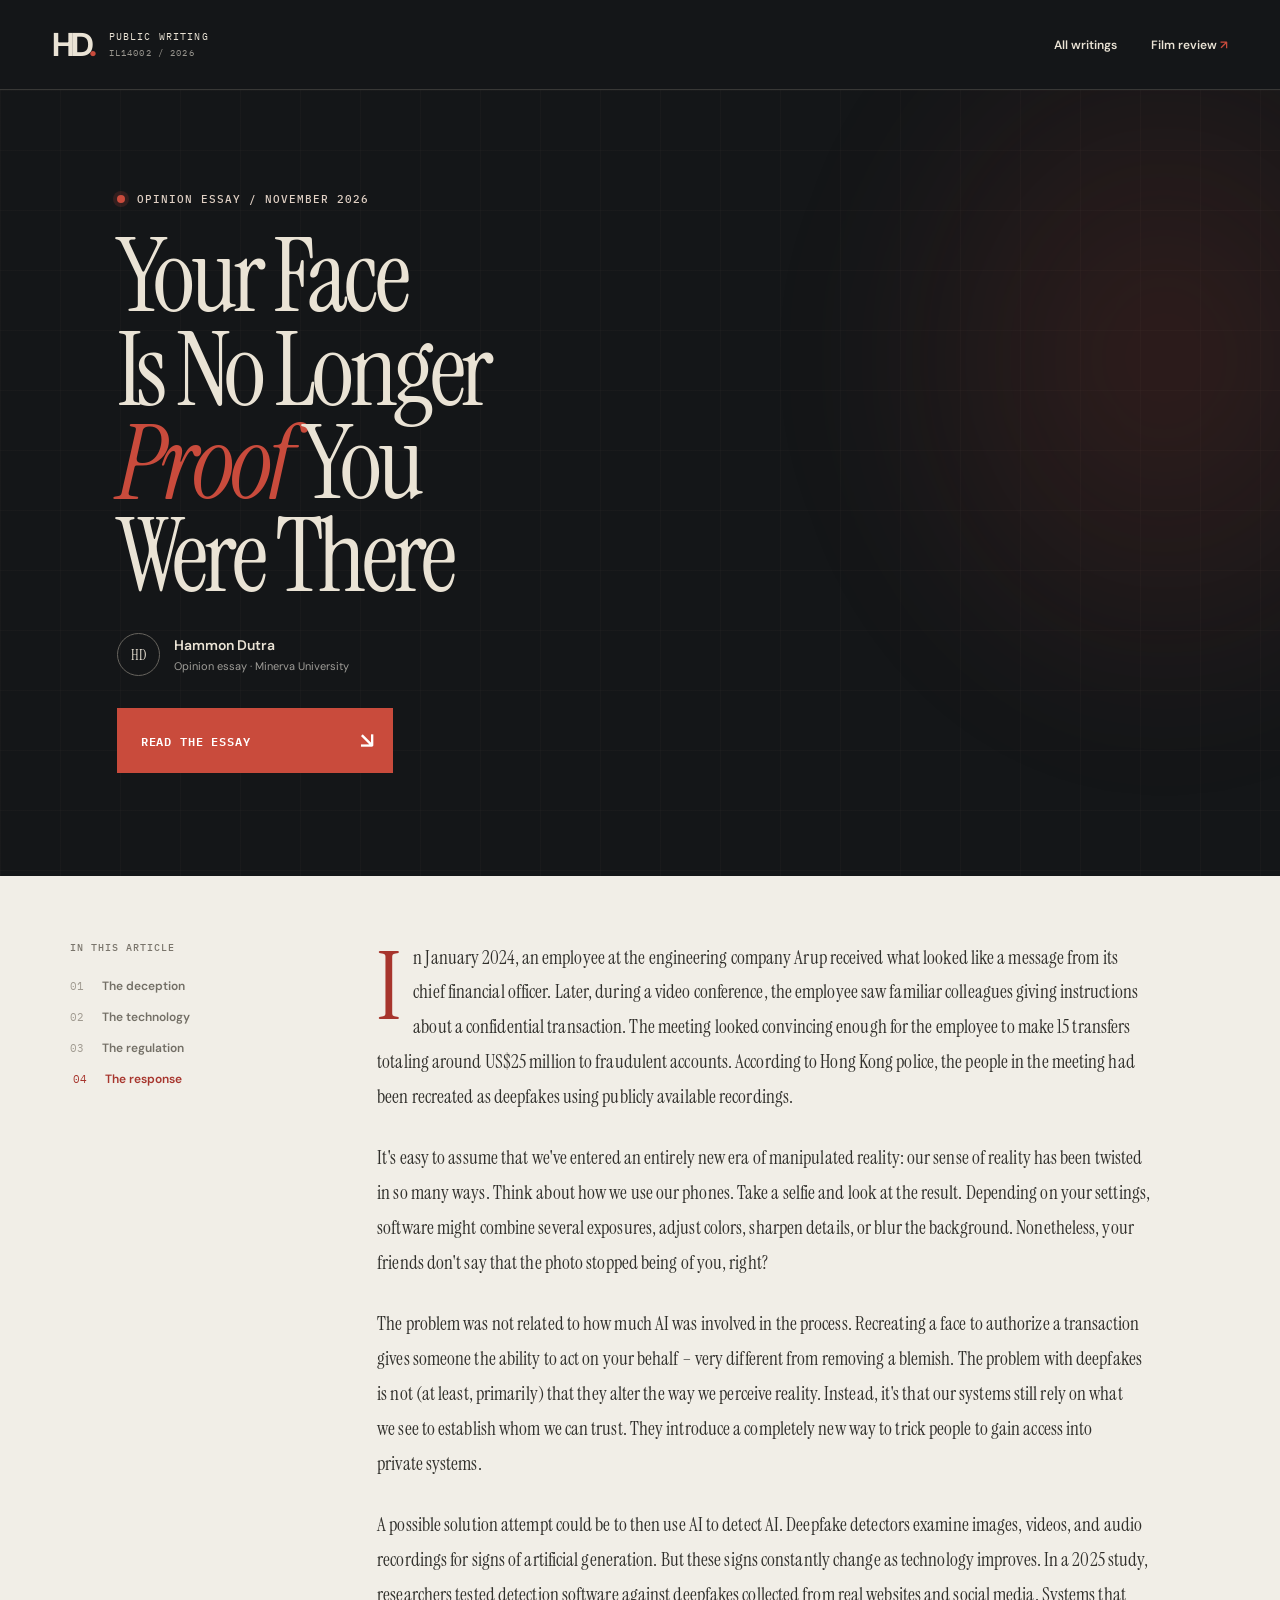
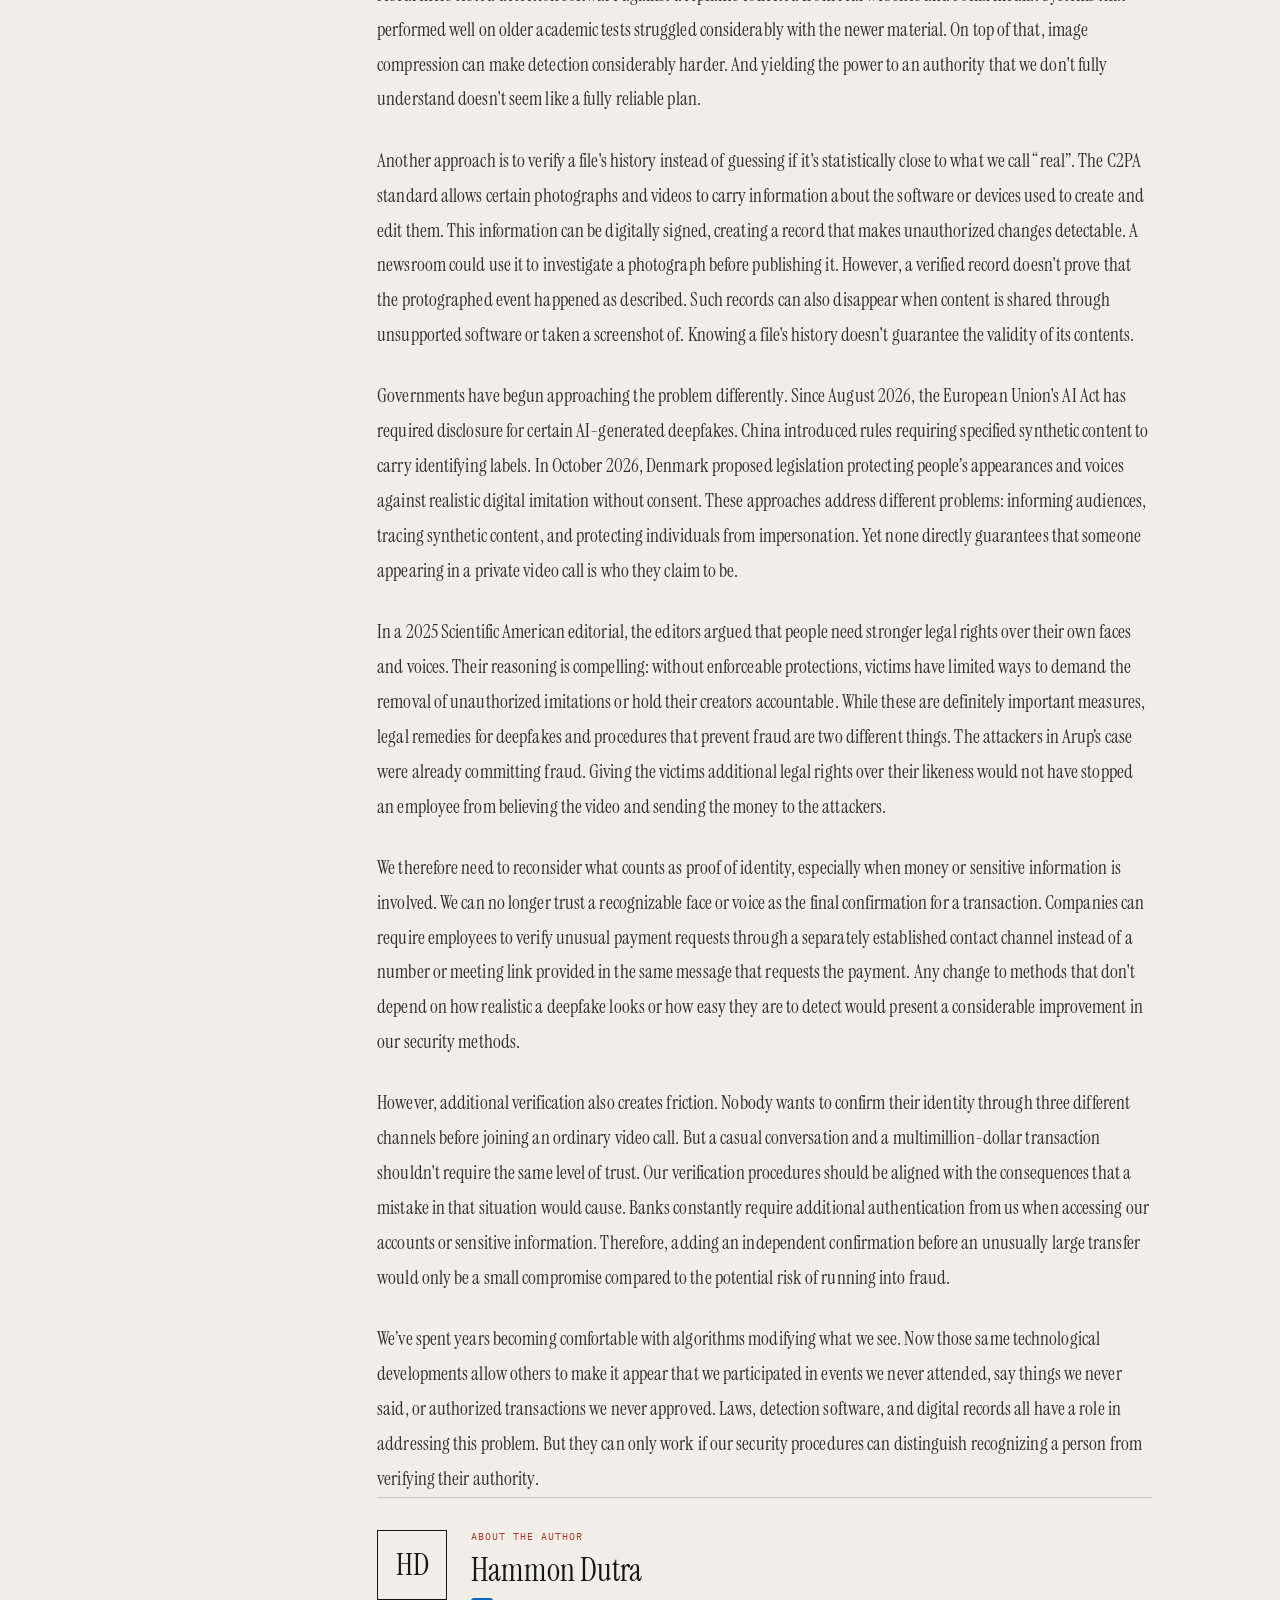
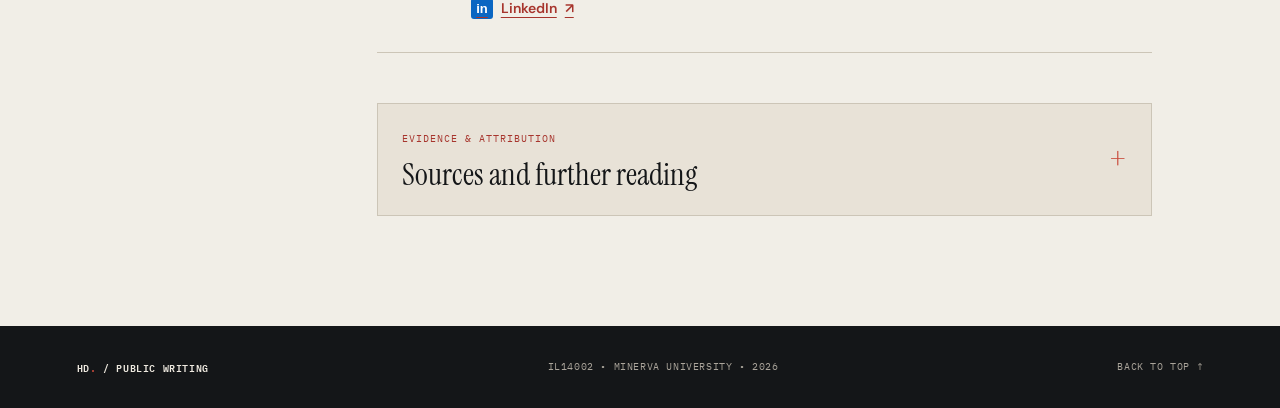
==== commit efebc6ea: "fix: restore op-ed sidebar and remove only in-text headings" ====
--- a/writings/op-ed/index.html
+++ b/writings/op-ed/index.html
@@ -47,40 +47,48 @@
 
     <div class="paper-zone" id="essay">
       <div class="reading-layout">
+        <aside class="chapter-sidebar" aria-label="Article sections">
+          <p class="sidebar-head">IN THIS ARTICLE</p>
+          <nav class="chapter-links">
+            <a href="#the-case" data-chapter="the-case"><span>01</span> The deception</a>
+            <a href="#the-detectors" data-chapter="the-detectors"><span>02</span> The technology</a>
+            <a href="#the-law" data-chapter="the-law"><span>03</span> The regulation</a>
+            <a href="#the-response" data-chapter="the-response"><span>04</span> The response</a>
+          </nav>
+          
+        </aside>
         <article class="article-body" aria-labelledby="page-title">
           
-          <div class="article-prose">
-<p>In January 2024, an employee at the engineering company Arup received what looked like a message from its chief financial officer. Later, during a video conference, the employee saw familiar colleagues giving instructions about a confidential transaction. The meeting looked convincing enough for the employee to make 15 transfers totaling around US$25 million to fraudulent accounts. According to Hong Kong police, the people in the meeting had been recreated as deepfakes using publicly available recordings.</p>
+          <section class="chapter" id="the-case" aria-label="The deception">
+            <div class="article-prose first-chapter"><p>In January 2024, an employee at the engineering company Arup received what looked like a message from its chief financial officer. Later, during a video conference, the employee saw familiar colleagues giving instructions about a confidential transaction. The meeting looked convincing enough for the employee to make 15 transfers totaling around US$25 million to fraudulent accounts. According to Hong Kong police, the people in the meeting had been recreated as deepfakes using publicly available recordings.</p>
 <p>It&#x27;s easy to assume that we&#x27;ve entered an entirely new era of manipulated reality: our sense of reality has been twisted in so many ways. Think about how we use our phones. Take a selfie and look at the result. Depending on your settings, software might combine several exposures, adjust colors, sharpen details, or blur the background. Nonetheless, your friends don&#x27;t say that the photo stopped being of you, right?</p>
-<p>The problem was not related to how much AI was involved in the process. Recreating a face to authorize a transaction gives someone the ability to act on your behalf – very different from removing a blemish. The problem with deepfakes is not (at least, primarily) that they alter the way we perceive reality. Instead, it&#x27;s that our systems still rely on what we see to establish whom we can trust. They introduce a completely new way to trick people to gain access into private systems.</p>
-<p>A possible solution attempt could be to then use AI to detect AI. Deepfake detectors examine images, videos, and audio recordings for signs of artificial generation. But these signs constantly change as technology improves. In a 2025 study, researchers tested detection software against deepfakes collected from real websites and social media. Systems that performed well on older academic tests struggled considerably with the newer material. On top of that, image compression can make detection considerably harder. And yielding the power to an authority that we don&#x27;t fully understand doesn&#x27;t seem like a fully reliable plan.</p>
-<p>Another approach is to verify a file&#x27;s history instead of guessing if it&#x27;s statistically close to what we call “real”. The C2PA standard allows certain photographs and videos to carry information about the software or devices used to create and edit them. This information can be digitally signed, creating a record that makes unauthorized changes detectable. A newsroom could use it to investigate a photograph before publishing it. However, a verified record doesn&#x27;t prove that the protographed event happened as described. Such records can also disappear when content is shared through unsupported software or taken a screenshot of. Knowing a file&#x27;s history doesn&#x27;t guarantee the validity of its contents.</p>
-<p>Governments have begun approaching the problem differently. Since August 2026, the European Union&#x27;s AI Act has required disclosure for certain AI-generated deepfakes. China introduced rules requiring specified synthetic content to carry identifying labels. In October 2026, Denmark proposed legislation protecting people’s appearances and voices against realistic digital imitation without consent. These approaches address different problems: informing audiences, tracing synthetic content, and protecting individuals from impersonation. Yet none directly guarantees that someone appearing in a private video call is who they claim to be.</p>
-<p>In a 2025 Scientific American editorial, the editors argued that people need stronger legal rights over their own faces and voices. Their reasoning is compelling: without enforceable protections, victims have limited ways to demand the removal of unauthorized imitations or hold their creators accountable. While these are definitely important measures, legal remedies for deepfakes and procedures that prevent fraud are two different things. The attackers in Arup’s case were already committing fraud. Giving the victims additional legal rights over their likeness would not have stopped an employee from believing the video and sending the money to the attackers.</p>
-<p>We therefore need to reconsider what counts as proof of identity, especially when money or sensitive information is involved. We can no longer trust a recognizable face or voice as the final confirmation for a transaction. Companies can require employees to verify unusual payment requests through a separately established contact channel instead of a number or meeting link provided in the same message that requests the payment. Any change to methods that don&#x27;t depend on how realistic a deepfake looks or how easy they are to detect would present a considerable improvement in our security methods.</p>
+<p>The problem was not related to how much AI was involved in the process. Recreating a face to authorize a transaction gives someone the ability to act on your behalf – very different from removing a blemish. The problem with deepfakes is not (at least, primarily) that they alter the way we perceive reality. Instead, it&#x27;s that our systems still rely on what we see to establish whom we can trust. They introduce a completely new way to trick people to gain access into private systems.</p></div>
+          </section>
+          
+          <section class="chapter" id="the-detectors" aria-label="The technology">
+            <div class="article-prose"><p>A possible solution attempt could be to then use AI to detect AI. Deepfake detectors examine images, videos, and audio recordings for signs of artificial generation. But these signs constantly change as technology improves. In a 2025 study, researchers tested detection software against deepfakes collected from real websites and social media. Systems that performed well on older academic tests struggled considerably with the newer material. On top of that, image compression can make detection considerably harder. And yielding the power to an authority that we don&#x27;t fully understand doesn&#x27;t seem like a fully reliable plan.</p>
+<p>Another approach is to verify a file&#x27;s history instead of guessing if it&#x27;s statistically close to what we call “real”. The C2PA standard allows certain photographs and videos to carry information about the software or devices used to create and edit them. This information can be digitally signed, creating a record that makes unauthorized changes detectable. A newsroom could use it to investigate a photograph before publishing it. However, a verified record doesn&#x27;t prove that the protographed event happened as described. Such records can also disappear when content is shared through unsupported software or taken a screenshot of. Knowing a file&#x27;s history doesn&#x27;t guarantee the validity of its contents.</p></div>
+            
+          </section>
+          <section class="chapter" id="the-law" aria-label="The regulation">
+            <div class="article-prose"><p>Governments have begun approaching the problem differently. Since August 2026, the European Union&#x27;s AI Act has required disclosure for certain AI-generated deepfakes. China introduced rules requiring specified synthetic content to carry identifying labels. In October 2026, Denmark proposed legislation protecting people’s appearances and voices against realistic digital imitation without consent. These approaches address different problems: informing audiences, tracing synthetic content, and protecting individuals from impersonation. Yet none directly guarantees that someone appearing in a private video call is who they claim to be.</p>
+<p>In a 2025 Scientific American editorial, the editors argued that people need stronger legal rights over their own faces and voices. Their reasoning is compelling: without enforceable protections, victims have limited ways to demand the removal of unauthorized imitations or hold their creators accountable. While these are definitely important measures, legal remedies for deepfakes and procedures that prevent fraud are two different things. The attackers in Arup’s case were already committing fraud. Giving the victims additional legal rights over their likeness would not have stopped an employee from believing the video and sending the money to the attackers.</p></div>
+          </section>
+          
+          <section class="chapter" id="the-response" aria-label="The response">
+            <div class="article-prose"><p>We therefore need to reconsider what counts as proof of identity, especially when money or sensitive information is involved. We can no longer trust a recognizable face or voice as the final confirmation for a transaction. Companies can require employees to verify unusual payment requests through a separately established contact channel instead of a number or meeting link provided in the same message that requests the payment. Any change to methods that don&#x27;t depend on how realistic a deepfake looks or how easy they are to detect would present a considerable improvement in our security methods.</p>
 <p>However, additional verification also creates friction. Nobody wants to confirm their identity through three different channels before joining an ordinary video call. But a casual conversation and a multimillion-dollar transaction shouldn&#x27;t require the same level of trust. Our verification procedures should be aligned with the consequences that a mistake in that situation would cause. Banks constantly require additional authentication from us when accessing our accounts or sensitive information. Therefore, adding an independent confirmation before an unusually large transfer would only be a small compromise compared to the potential risk of running into fraud.</p>
-<p>We’ve spent years becoming comfortable with algorithms modifying what we see. Now those same technological developments allow others to make it appear that we participated in events we never attended, say things we never said, or authorized transactions we never approved. Laws, detection software, and digital records all have a role in addressing this problem. But they can only work if our security procedures can distinguish recognizing a person from verifying their authority.</p>
-          </div>
-          
-          
-          
-          
-          
+<p>We’ve spent years becoming comfortable with algorithms modifying what we see. Now those same technological developments allow others to make it appear that we participated in events we never attended, say things we never said, or authorized transactions we never approved. Laws, detection software, and digital records all have a role in addressing this problem. But they can only work if our security procedures can distinguish recognizing a person from verifying their authority.</p></div>
+          </section>
           
           <div class="author-note"><div class="author-monogram">HD</div><div><p class="small-eyebrow">ABOUT THE AUTHOR</p><h3>Hammon Dutra</h3><p><a class="author-link" href="https://www.linkedin.com/in/hammon-dutra/" target="_blank" rel="noopener noreferrer" aria-label="Hammon Dutra on LinkedIn"><span class="linkedin-mark" aria-hidden="true">in</span> LinkedIn <span aria-hidden="true">↗</span></a></p></div></div>
           <section class="sources-section" id="sources"><details><summary><span><span class="small-eyebrow">EVIDENCE & ATTRIBUTION</span><strong>Sources and further reading</strong></span><span class="sources-toggle" aria-hidden="true">+</span></summary><ol>
-<li><span class="source-org">The Guardian</span><a href="https://www.theguardian.com/technology/article/2024/may/17/uk-engineering-arup-deepfake-scam-hong-kong-ai-video" target="_blank" rel="noopener noreferrer">. (2024, May 17). “UK engineering firm Arup falls victim to £20m deepfake scam.”</a></li>
-<li><span class="source-org">Chandra, N</span><a href="https://arxiv.org/abs/2503.02857" target="_blank" rel="noopener noreferrer">. A., et al. (2025; revised 2026). “Deepfake-Eval-2024: A Multi-Modal In-the-Wild Benchmark of Deepfakes Circulated in 2024.” arXiv.</a></li>
-<li><span class="source-org">Coalition for Content Provenance and Authenticity (C2PA)</span><a href="https://spec.c2pa.org/specifications/specifications/2.4/explainer/Explainer.html" target="_blank" rel="noopener noreferrer">. (n.d.). “C2PA and Content Credentials Explainer.”</a></li>
-<li><span class="source-org">European Commission</span><a href="https://digital-strategy.ec.europa.eu/en/faqs/transparency-obligations-under-article-50-ai-act" target="_blank" rel="noopener noreferrer">. (2026). “Transparency obligations under Article 50 of the AI Act.”</a></li>
-<li><span class="source-org">DLA Piper</span><a href="https://www.dlapiper.com/en/insights/publications/2026/07/deepfakes-and-the-law-perspectives-from-the-eu-and-china" target="_blank" rel="noopener noreferrer">. (2026, July). “Deepfakes and the law: perspectives from the EU and China.”</a></li>
-<li><span class="source-org">Reuters</span><a href="https://www.reuters.com/world/denmark-plans-ban-sharing-ai-deepfakes-without-consent-2026-10-08/" target="_blank" rel="noopener noreferrer">. (2026, October 8). “Denmark plans ban on sharing AI deepfakes without consent.”</a></li>
-<li><span class="source-org">Scientific American editors</span><a href="https://www.scientificamerican.com/article/we-need-laws-to-stop-ai-generated-deepfakes/" target="_blank" rel="noopener noreferrer">. (2025). “We Need Laws to Stop AI-Generated Deepfakes.”</a></li>
+<li><span class="source-org">The Guardian</span>. (17 May 2024). <a href="https://www.theguardian.com/technology/article/2024/may/17/uk-engineering-arup-deepfake-scam-hong-kong-ai-video" target="_blank" rel="noopener noreferrer">UK engineering firm Arup falls victim to £20m deepfake scam <span aria-hidden="true">↗</span></a></li><li><span class="source-org">Chandra et al.</span>. (2025, revised 2026). <a href="https://arxiv.org/abs/2503.02857" target="_blank" rel="noopener noreferrer">Deepfake-Eval-2024: A Multi-Modal In-the-Wild Benchmark of Deepfakes Circulated in 2024 <span aria-hidden="true">↗</span></a></li><li><span class="source-org">C2PA</span>. (n.d.). <a href="https://spec.c2pa.org/specifications/specifications/2.4/explainer/Explainer.html" target="_blank" rel="noopener noreferrer">C2PA and Content Credentials Explainer <span aria-hidden="true">↗</span></a></li><li><span class="source-org">European Commission</span>. (2026). <a href="https://digital-strategy.ec.europa.eu/en/faqs/transparency-obligations-under-article-50-ai-act" target="_blank" rel="noopener noreferrer">Transparency obligations under Article 50 of the AI Act <span aria-hidden="true">↗</span></a></li><li><span class="source-org">DLA Piper</span>. (July 2026). <a href="https://www.dlapiper.com/en/insights/publications/2026/07/deepfakes-and-the-law-perspectives-from-the-eu-and-china" target="_blank" rel="noopener noreferrer">Deepfakes and the law: perspectives from the EU and China <span aria-hidden="true">↗</span></a></li><li><span class="source-org">Reuters</span>. (8 October 2026). <a href="https://www.reuters.com/world/denmark-plans-ban-sharing-ai-deepfakes-without-consent-2026-10-08/" target="_blank" rel="noopener noreferrer">Denmark plans ban on sharing AI deepfakes without consent <span aria-hidden="true">↗</span></a></li><li><span class="source-org">Scientific American editors</span>. (2025). <a href="https://www.scientificamerican.com/article/we-need-laws-to-stop-ai-generated-deepfakes/" target="_blank" rel="noopener noreferrer">We Need Laws to Stop AI-Generated Deepfakes <span aria-hidden="true">↗</span></a></li>
 </ol></details></section>
         </article>
       </div>
     </div>
-    
+    <section class="related" aria-labelledby="related-title"><div class="related-top"><span>FROM THE PUBLIC WRITING PORTFOLIO</span><span>READ NEXT ↗</span></div><div class="related-inner"><div><p class="related-index">02 / FILM REVIEW</p><h2 id="related-title">Vulnerability<br><em>as a Transaction</em></h2><p>A reading of <cite>Black Mirror: White Christmas</cite>, on technology, connection, and emotional vulnerability.</p><a class="related-link" href="../film-review/">EXPLORE THE FILM REVIEW <span aria-hidden="true">↗</span></a></div><div class="related-art" aria-hidden="true"><span>BLACK<br>MIRROR</span><div class="related-circle"></div><span class="related-art-bottom">WHITE CHRISTMAS / FILM REVIEW</span></div></div></section>
   </main>
   <footer class="page-footer"><a href="../../">HD<span class="brand-dot">.</span> / PUBLIC WRITING</a><span>IL14002 • MINERVA UNIVERSITY • 2026</span><a href="#page-title">BACK TO TOP ↑</a></footer>
 </body>
--- a/writings/op-ed/styles.css
+++ b/writings/op-ed/styles.css
@@ -19,5 +19,5 @@
 /* Simplified editorial masthead; the manuscript remains the primary content. */
 .hero-inner{display:block;min-height:0;padding-block:clamp(55px,8vw,110px);max-width:1200px}.hero-copy{max-width:950px}.hero-copy h1{margin:24px 0 30px;font-size:clamp(58px,8vw,112px)}.hero-byline{margin-bottom:32px}.chapter-heading h2{font-size:clamp(34px,4vw,48px)}.chapter-heading{padding:25px 0 18px}.chapter:not(:first-of-type){padding-top:44px}.reading-layout{padding-top:65px}.related{display:none}@media(max-width:430px){.hero-copy h1{font-size:clamp(48px,13vw,65px)}.reading-layout{padding-top:42px}}
 
-/* Continuous manuscript layout and compact author contact. */
-.reading-layout{display:block;max-width:775px;margin-inline:auto}.article-body{width:100%}.author-link{display:inline-flex;gap:8px;align-items:center;font-family:var(--sans);font-size:14px;font-weight:600;text-decoration:underline;text-underline-offset:4px;color:var(--red-dark)}.linkedin-mark{background:#0a66c2;color:white;font:700 13px/1 Arial,sans-serif;border-radius:3px;padding:4px 5px;text-decoration:none}.author-link:hover{text-decoration-thickness:2px}.sources-section li a{overflow-wrap:anywhere}
+/* Keep the original sidebar/grid and make section boundaries read like normal paragraphs. */
+.chapter:not(:first-of-type){padding-top:0}.chapter+.chapter{margin-top:1.42em;font-size:clamp(18px,1.45vw,20px)}.author-link{display:inline-flex;gap:8px;align-items:center;font-family:var(--sans);font-size:14px;font-weight:600;text-decoration:underline;text-underline-offset:4px;color:var(--red-dark)}.linkedin-mark{background:#0a66c2;color:white;font:700 13px/1 Arial,sans-serif;border-radius:3px;padding:4px 5px}.author-link:hover{text-decoration-thickness:2px}@media(max-width:430px){.chapter+.chapter{font-size:19px}}
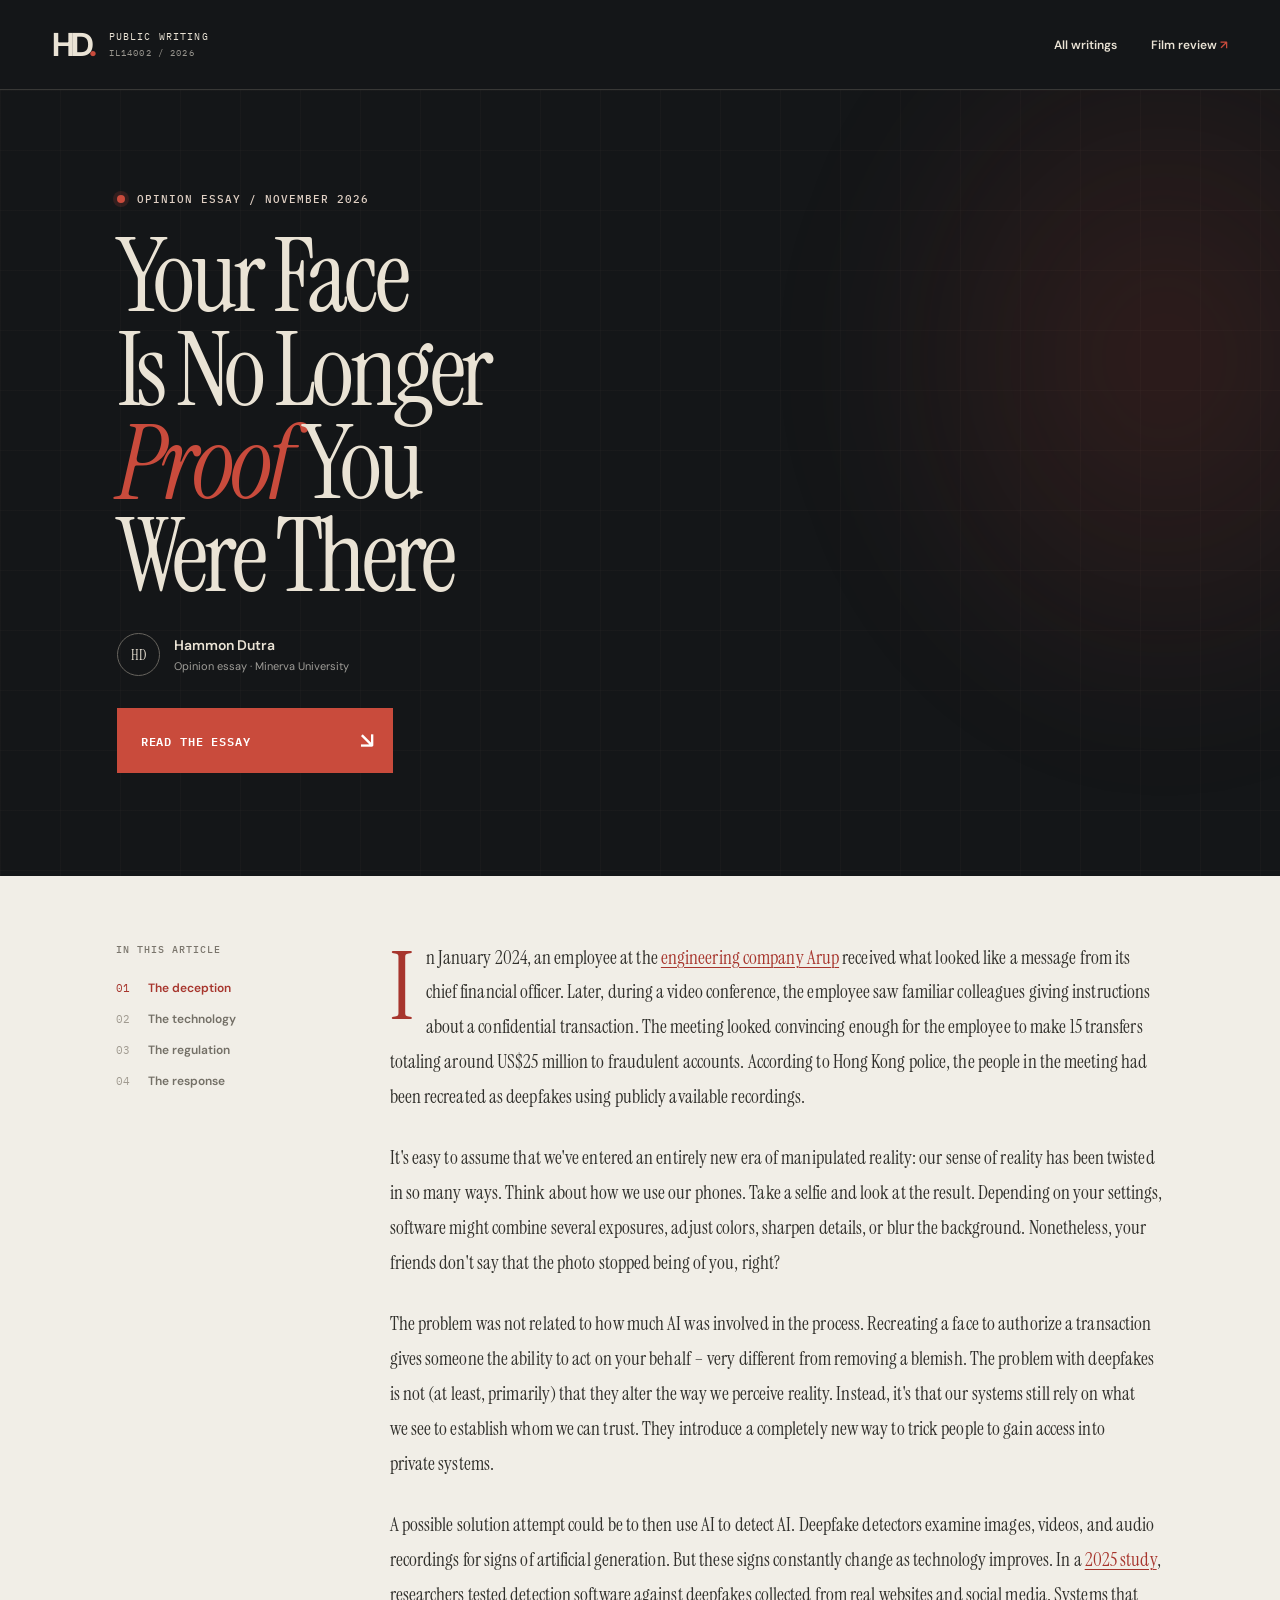
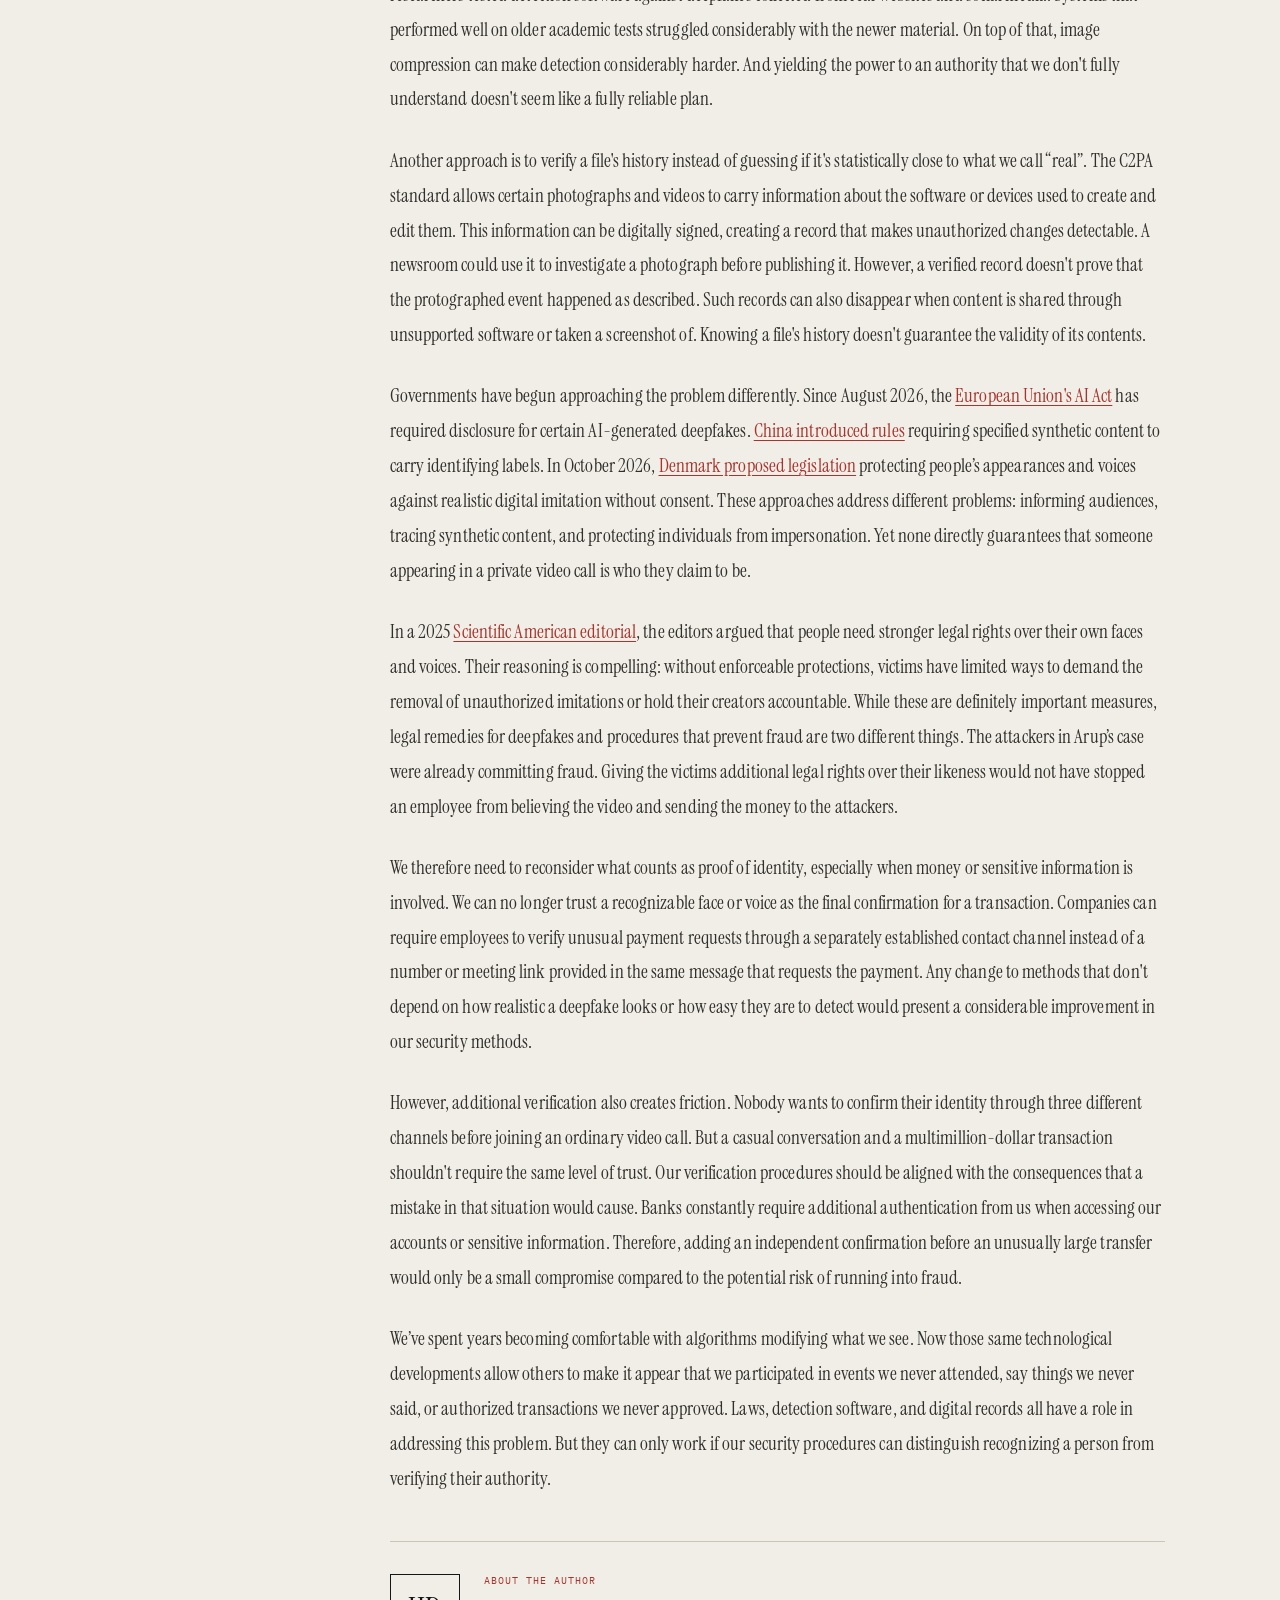
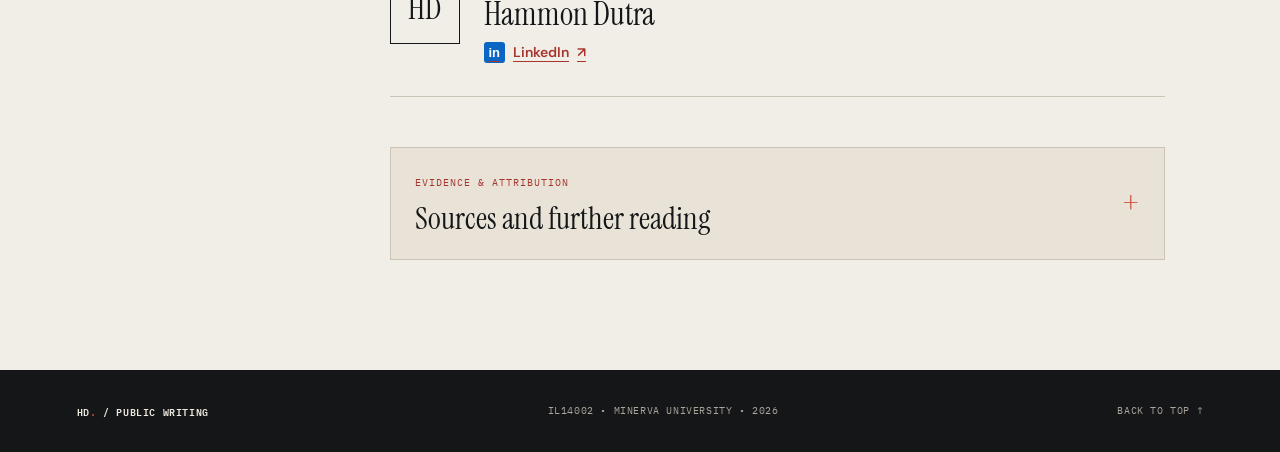
==== commit ada2e261: "fix: stabilize op-ed sidebar and restore manuscript hyperlinks" ====
--- a/writings/op-ed/index.html
+++ b/writings/op-ed/index.html
@@ -13,8 +13,8 @@
   <link rel="preconnect" href="https://fonts.googleapis.com">
   <link rel="preconnect" href="https://fonts.gstatic.com" crossorigin>
   <link href="https://fonts.googleapis.com/css2?family=DM+Sans:wght@400;500;600;700&family=IBM+Plex+Mono:wght@400;500;600&family=Instrument+Serif:ital@0;1&display=swap" rel="stylesheet">
-  <link rel="stylesheet" href="styles.css">
-  <script defer src="script.js"></script>
+  <link rel="stylesheet" href="styles.css?v=20261124-sidebar-links">
+  <script defer src="script.js?v=20261124-sidebar-links"></script>
 </head>
 <body>
   <a class="skip-link" href="#essay">Skip to article</a>
@@ -49,7 +49,7 @@
       <div class="reading-layout">
         <aside class="chapter-sidebar" aria-label="Article sections">
           <p class="sidebar-head">IN THIS ARTICLE</p>
-          <nav class="chapter-links">
+          <nav class="chapter-links" aria-label="Jump to section">
             <a href="#the-case" data-chapter="the-case"><span>01</span> The deception</a>
             <a href="#the-detectors" data-chapter="the-detectors"><span>02</span> The technology</a>
             <a href="#the-law" data-chapter="the-law"><span>03</span> The regulation</a>
@@ -60,25 +60,33 @@
         <article class="article-body" aria-labelledby="page-title">
           
           <section class="chapter" id="the-case" aria-label="The deception">
-            <div class="article-prose first-chapter"><p>In January 2024, an employee at the engineering company Arup received what looked like a message from its chief financial officer. Later, during a video conference, the employee saw familiar colleagues giving instructions about a confidential transaction. The meeting looked convincing enough for the employee to make 15 transfers totaling around US$25 million to fraudulent accounts. According to Hong Kong police, the people in the meeting had been recreated as deepfakes using publicly available recordings.</p>
+            <div class="article-prose first-chapter">
+<p>In January 2024, an employee at the <a href="https://www.theguardian.com/technology/article/2024/may/17/uk-engineering-arup-deepfake-scam-hong-kong-ai-video" target="_blank" rel="noopener noreferrer">engineering company Arup</a> received what looked like a message from its chief financial officer. Later, during a video conference, the employee saw familiar colleagues giving instructions about a confidential transaction. The meeting looked convincing enough for the employee to make 15 transfers totaling around US$25 million to fraudulent accounts. According to Hong Kong police, the people in the meeting had been recreated as deepfakes using publicly available recordings.</p>
 <p>It&#x27;s easy to assume that we&#x27;ve entered an entirely new era of manipulated reality: our sense of reality has been twisted in so many ways. Think about how we use our phones. Take a selfie and look at the result. Depending on your settings, software might combine several exposures, adjust colors, sharpen details, or blur the background. Nonetheless, your friends don&#x27;t say that the photo stopped being of you, right?</p>
-<p>The problem was not related to how much AI was involved in the process. Recreating a face to authorize a transaction gives someone the ability to act on your behalf – very different from removing a blemish. The problem with deepfakes is not (at least, primarily) that they alter the way we perceive reality. Instead, it&#x27;s that our systems still rely on what we see to establish whom we can trust. They introduce a completely new way to trick people to gain access into private systems.</p></div>
+<p>The problem was not related to how much AI was involved in the process. Recreating a face to authorize a transaction gives someone the ability to act on your behalf – very different from removing a blemish. The problem with deepfakes is not (at least, primarily) that they alter the way we perceive reality. Instead, it&#x27;s that our systems still rely on what we see to establish whom we can trust. They introduce a completely new way to trick people to gain access into private systems.</p>
+</div>
           </section>
           
           <section class="chapter" id="the-detectors" aria-label="The technology">
-            <div class="article-prose"><p>A possible solution attempt could be to then use AI to detect AI. Deepfake detectors examine images, videos, and audio recordings for signs of artificial generation. But these signs constantly change as technology improves. In a 2025 study, researchers tested detection software against deepfakes collected from real websites and social media. Systems that performed well on older academic tests struggled considerably with the newer material. On top of that, image compression can make detection considerably harder. And yielding the power to an authority that we don&#x27;t fully understand doesn&#x27;t seem like a fully reliable plan.</p>
-<p>Another approach is to verify a file&#x27;s history instead of guessing if it&#x27;s statistically close to what we call “real”. The C2PA standard allows certain photographs and videos to carry information about the software or devices used to create and edit them. This information can be digitally signed, creating a record that makes unauthorized changes detectable. A newsroom could use it to investigate a photograph before publishing it. However, a verified record doesn&#x27;t prove that the protographed event happened as described. Such records can also disappear when content is shared through unsupported software or taken a screenshot of. Knowing a file&#x27;s history doesn&#x27;t guarantee the validity of its contents.</p></div>
+            <div class="article-prose">
+<p>A possible solution attempt could be to then use AI to detect AI. Deepfake detectors examine images, videos, and audio recordings for signs of artificial generation. But these signs constantly change as technology improves. In a <a href="https://arxiv.org/abs/2503.02857" target="_blank" rel="noopener noreferrer">2025 study</a>, researchers tested detection software against deepfakes collected from real websites and social media. Systems that performed well on older academic tests struggled considerably with the newer material. On top of that, image compression can make detection considerably harder. And yielding the power to an authority that we don&#x27;t fully understand doesn&#x27;t seem like a fully reliable plan.</p>
+<p>Another approach is to verify a file&#x27;s history instead of guessing if it&#x27;s statistically close to what we call “real”. The C2PA standard allows certain photographs and videos to carry information about the software or devices used to create and edit them. This information can be digitally signed, creating a record that makes unauthorized changes detectable. A newsroom could use it to investigate a photograph before publishing it. However, a verified record doesn&#x27;t prove that the protographed event happened as described. Such records can also disappear when content is shared through unsupported software or taken a screenshot of. Knowing a file&#x27;s history doesn&#x27;t guarantee the validity of its contents.</p>
+</div>
             
           </section>
           <section class="chapter" id="the-law" aria-label="The regulation">
-            <div class="article-prose"><p>Governments have begun approaching the problem differently. Since August 2026, the European Union&#x27;s AI Act has required disclosure for certain AI-generated deepfakes. China introduced rules requiring specified synthetic content to carry identifying labels. In October 2026, Denmark proposed legislation protecting people’s appearances and voices against realistic digital imitation without consent. These approaches address different problems: informing audiences, tracing synthetic content, and protecting individuals from impersonation. Yet none directly guarantees that someone appearing in a private video call is who they claim to be.</p>
-<p>In a 2025 Scientific American editorial, the editors argued that people need stronger legal rights over their own faces and voices. Their reasoning is compelling: without enforceable protections, victims have limited ways to demand the removal of unauthorized imitations or hold their creators accountable. While these are definitely important measures, legal remedies for deepfakes and procedures that prevent fraud are two different things. The attackers in Arup’s case were already committing fraud. Giving the victims additional legal rights over their likeness would not have stopped an employee from believing the video and sending the money to the attackers.</p></div>
+            <div class="article-prose">
+<p>Governments have begun approaching the problem differently. Since August 2026, the <a href="https://digital-strategy.ec.europa.eu/en/faqs/transparency-obligations-under-article-50-ai-act" target="_blank" rel="noopener noreferrer">European Union&#x27;s AI Act</a> has required disclosure for certain AI-generated deepfakes. <a href="https://www.dlapiper.com/en/insights/publications/2026/07/deepfakes-and-the-law-perspectives-from-the-eu-and-china" target="_blank" rel="noopener noreferrer">China introduced rules</a> requiring specified synthetic content to carry identifying labels. In October 2026, <a href="https://www.reuters.com/world/denmark-plans-ban-sharing-ai-deepfakes-without-consent-2026-10-08/" target="_blank" rel="noopener noreferrer">Denmark proposed legislation</a> protecting people’s appearances and voices against realistic digital imitation without consent. These approaches address different problems: informing audiences, tracing synthetic content, and protecting individuals from impersonation. Yet none directly guarantees that someone appearing in a private video call is who they claim to be.</p>
+<p>In a 2025 <a href="https://www.scientificamerican.com/article/we-need-laws-to-stop-ai-generated-deepfakes/" target="_blank" rel="noopener noreferrer">Scientific American editorial</a>, the editors argued that people need stronger legal rights over their own faces and voices. Their reasoning is compelling: without enforceable protections, victims have limited ways to demand the removal of unauthorized imitations or hold their creators accountable. While these are definitely important measures, legal remedies for deepfakes and procedures that prevent fraud are two different things. The attackers in Arup’s case were already committing fraud. Giving the victims additional legal rights over their likeness would not have stopped an employee from believing the video and sending the money to the attackers.</p>
+</div>
           </section>
           
           <section class="chapter" id="the-response" aria-label="The response">
-            <div class="article-prose"><p>We therefore need to reconsider what counts as proof of identity, especially when money or sensitive information is involved. We can no longer trust a recognizable face or voice as the final confirmation for a transaction. Companies can require employees to verify unusual payment requests through a separately established contact channel instead of a number or meeting link provided in the same message that requests the payment. Any change to methods that don&#x27;t depend on how realistic a deepfake looks or how easy they are to detect would present a considerable improvement in our security methods.</p>
+            <div class="article-prose">
+<p>We therefore need to reconsider what counts as proof of identity, especially when money or sensitive information is involved. We can no longer trust a recognizable face or voice as the final confirmation for a transaction. Companies can require employees to verify unusual payment requests through a separately established contact channel instead of a number or meeting link provided in the same message that requests the payment. Any change to methods that don&#x27;t depend on how realistic a deepfake looks or how easy they are to detect would present a considerable improvement in our security methods.</p>
 <p>However, additional verification also creates friction. Nobody wants to confirm their identity through three different channels before joining an ordinary video call. But a casual conversation and a multimillion-dollar transaction shouldn&#x27;t require the same level of trust. Our verification procedures should be aligned with the consequences that a mistake in that situation would cause. Banks constantly require additional authentication from us when accessing our accounts or sensitive information. Therefore, adding an independent confirmation before an unusually large transfer would only be a small compromise compared to the potential risk of running into fraud.</p>
-<p>We’ve spent years becoming comfortable with algorithms modifying what we see. Now those same technological developments allow others to make it appear that we participated in events we never attended, say things we never said, or authorized transactions we never approved. Laws, detection software, and digital records all have a role in addressing this problem. But they can only work if our security procedures can distinguish recognizing a person from verifying their authority.</p></div>
+<p>We’ve spent years becoming comfortable with algorithms modifying what we see. Now those same technological developments allow others to make it appear that we participated in events we never attended, say things we never said, or authorized transactions we never approved. Laws, detection software, and digital records all have a role in addressing this problem. But they can only work if our security procedures can distinguish recognizing a person from verifying their authority.</p>
+</div>
           </section>
           
           <div class="author-note"><div class="author-monogram">HD</div><div><p class="small-eyebrow">ABOUT THE AUTHOR</p><h3>Hammon Dutra</h3><p><a class="author-link" href="https://www.linkedin.com/in/hammon-dutra/" target="_blank" rel="noopener noreferrer" aria-label="Hammon Dutra on LinkedIn"><span class="linkedin-mark" aria-hidden="true">in</span> LinkedIn <span aria-hidden="true">↗</span></a></p></div></div>
--- a/writings/op-ed/styles.css
+++ b/writings/op-ed/styles.css
@@ -21,3 +21,10 @@
 
 /* Keep the original sidebar/grid and make section boundaries read like normal paragraphs. */
 .chapter:not(:first-of-type){padding-top:0}.chapter+.chapter{margin-top:1.42em;font-size:clamp(18px,1.45vw,20px)}.author-link{display:inline-flex;gap:8px;align-items:center;font-family:var(--sans);font-size:14px;font-weight:600;text-decoration:underline;text-underline-offset:4px;color:var(--red-dark)}.linkedin-mark{background:#0a66c2;color:white;font:700 13px/1 Arial,sans-serif;border-radius:3px;padding:4px 5px}.author-link:hover{text-decoration-thickness:2px}@media(max-width:430px){.chapter+.chapter{font-size:19px}}
+
+/* Final reading layout: one sticky sidebar, independent of the manuscript. */
+.reading-layout{display:grid;grid-template-columns:minmax(155px,210px) minmax(0,775px);column-gap:clamp(28px,5vw,84px);align-items:start;justify-content:center;max-width:1150px;margin-inline:auto}
+.chapter-sidebar{display:block;grid-column:1;grid-row:1;position:sticky;top:32px;align-self:start;min-width:0;max-height:calc(100vh - 64px);overflow:auto;padding:2px 8px 8px 0}
+.chapter-sidebar>*{position:static;top:auto}.sidebar-head{margin:0 0 24px}.chapter-links{display:grid;gap:15px}.chapter-links a{min-width:0;overflow-wrap:anywhere}.chapter-links a.active,.chapter-links a:hover{transform:none}
+.article-body{grid-column:2;grid-row:1;min-width:0;width:100%}.chapter{scroll-margin-top:16px}.article-prose a{color:var(--red-dark);text-decoration:underline;text-decoration-thickness:1px;text-underline-offset:3px;overflow-wrap:anywhere}.article-prose a:hover{text-decoration-thickness:2px}.author-note{margin-top:44px}
+@media(max-width:780px){.reading-layout{display:block;max-width:775px}.chapter-sidebar{display:none}.article-body{width:100%}}
